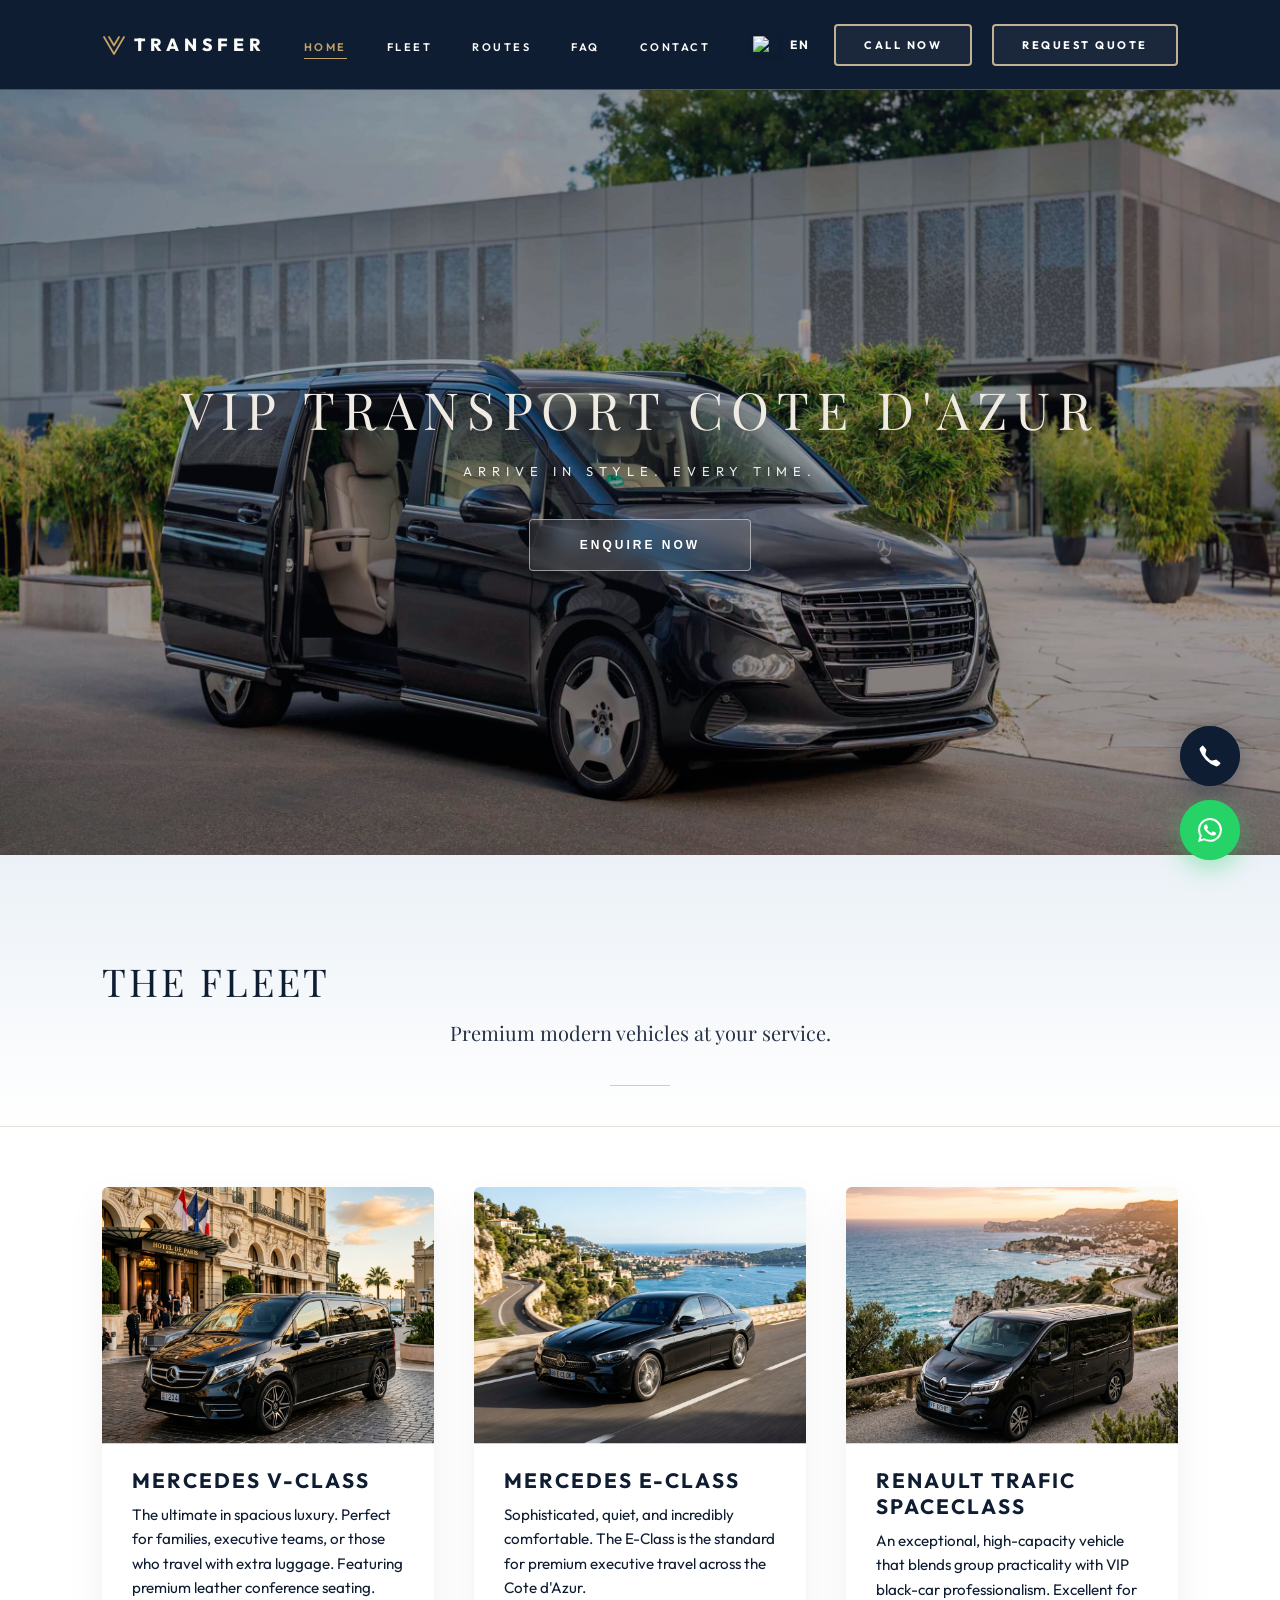
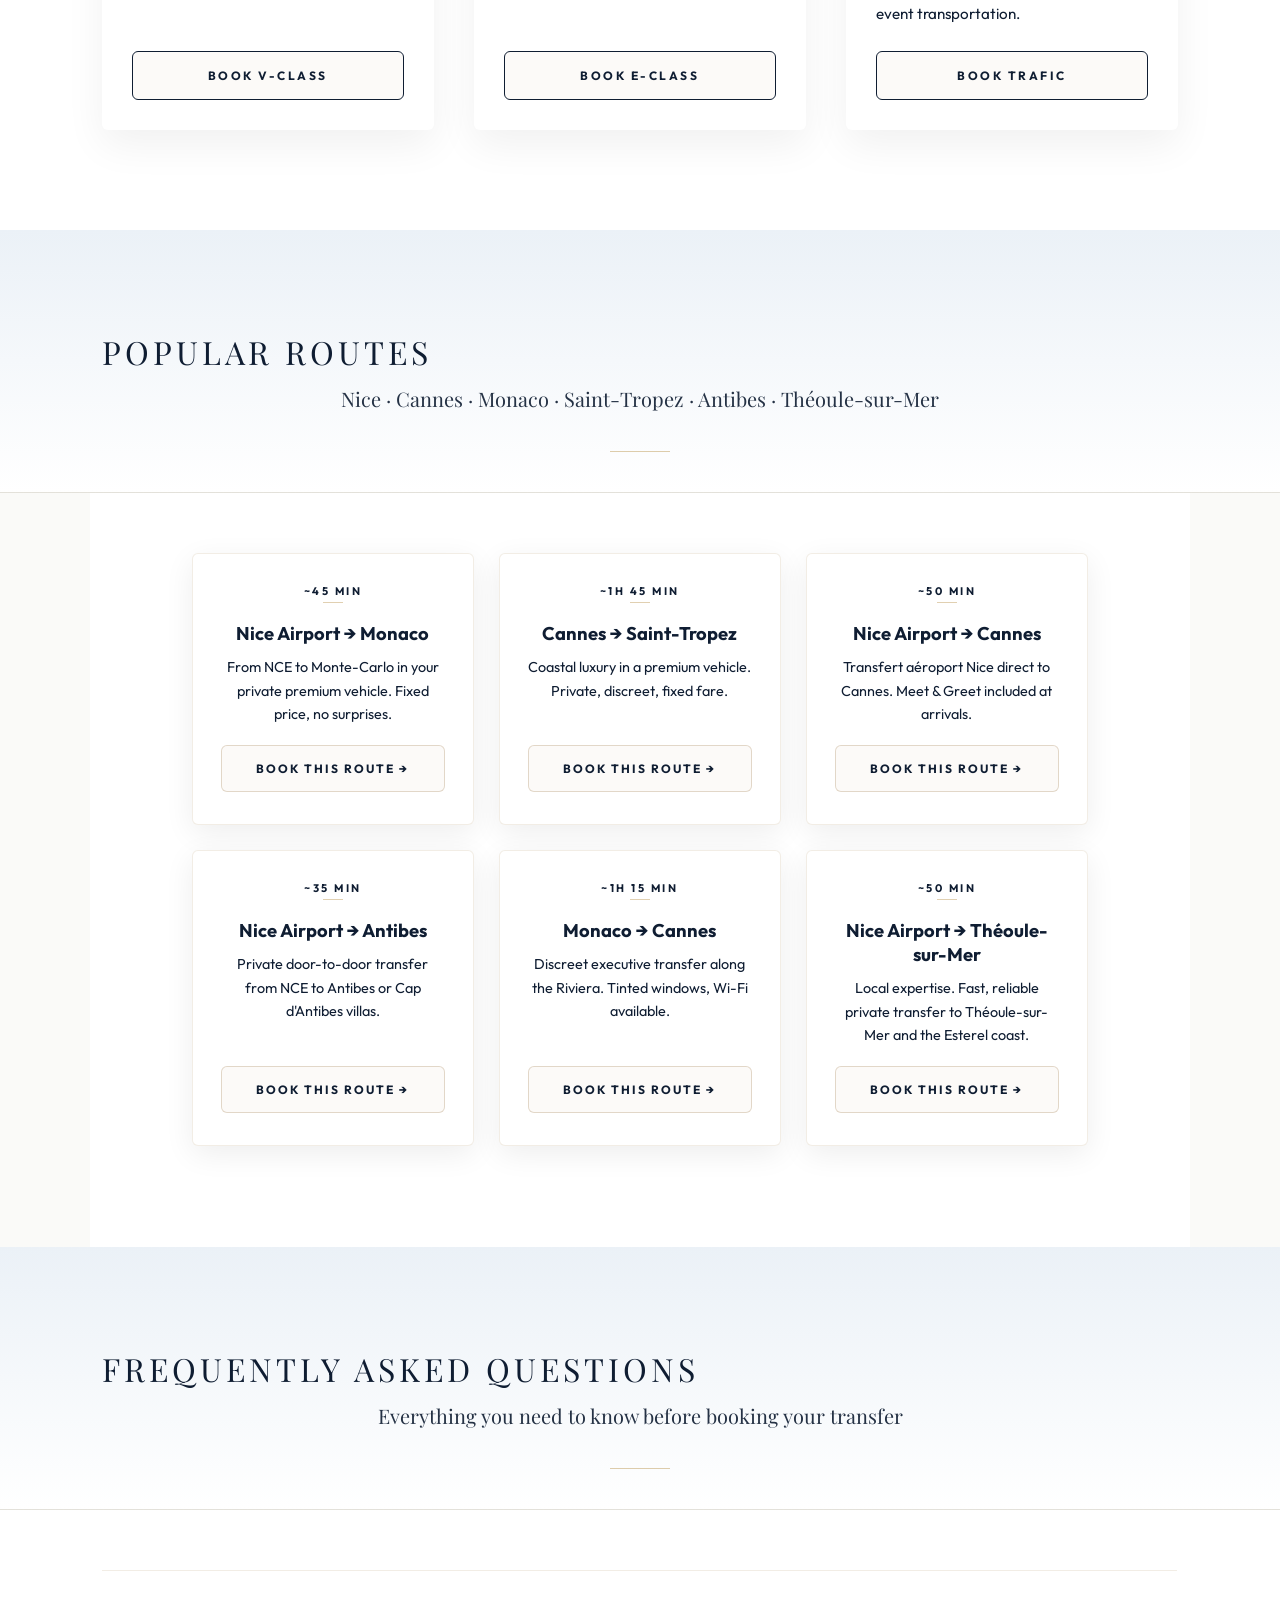
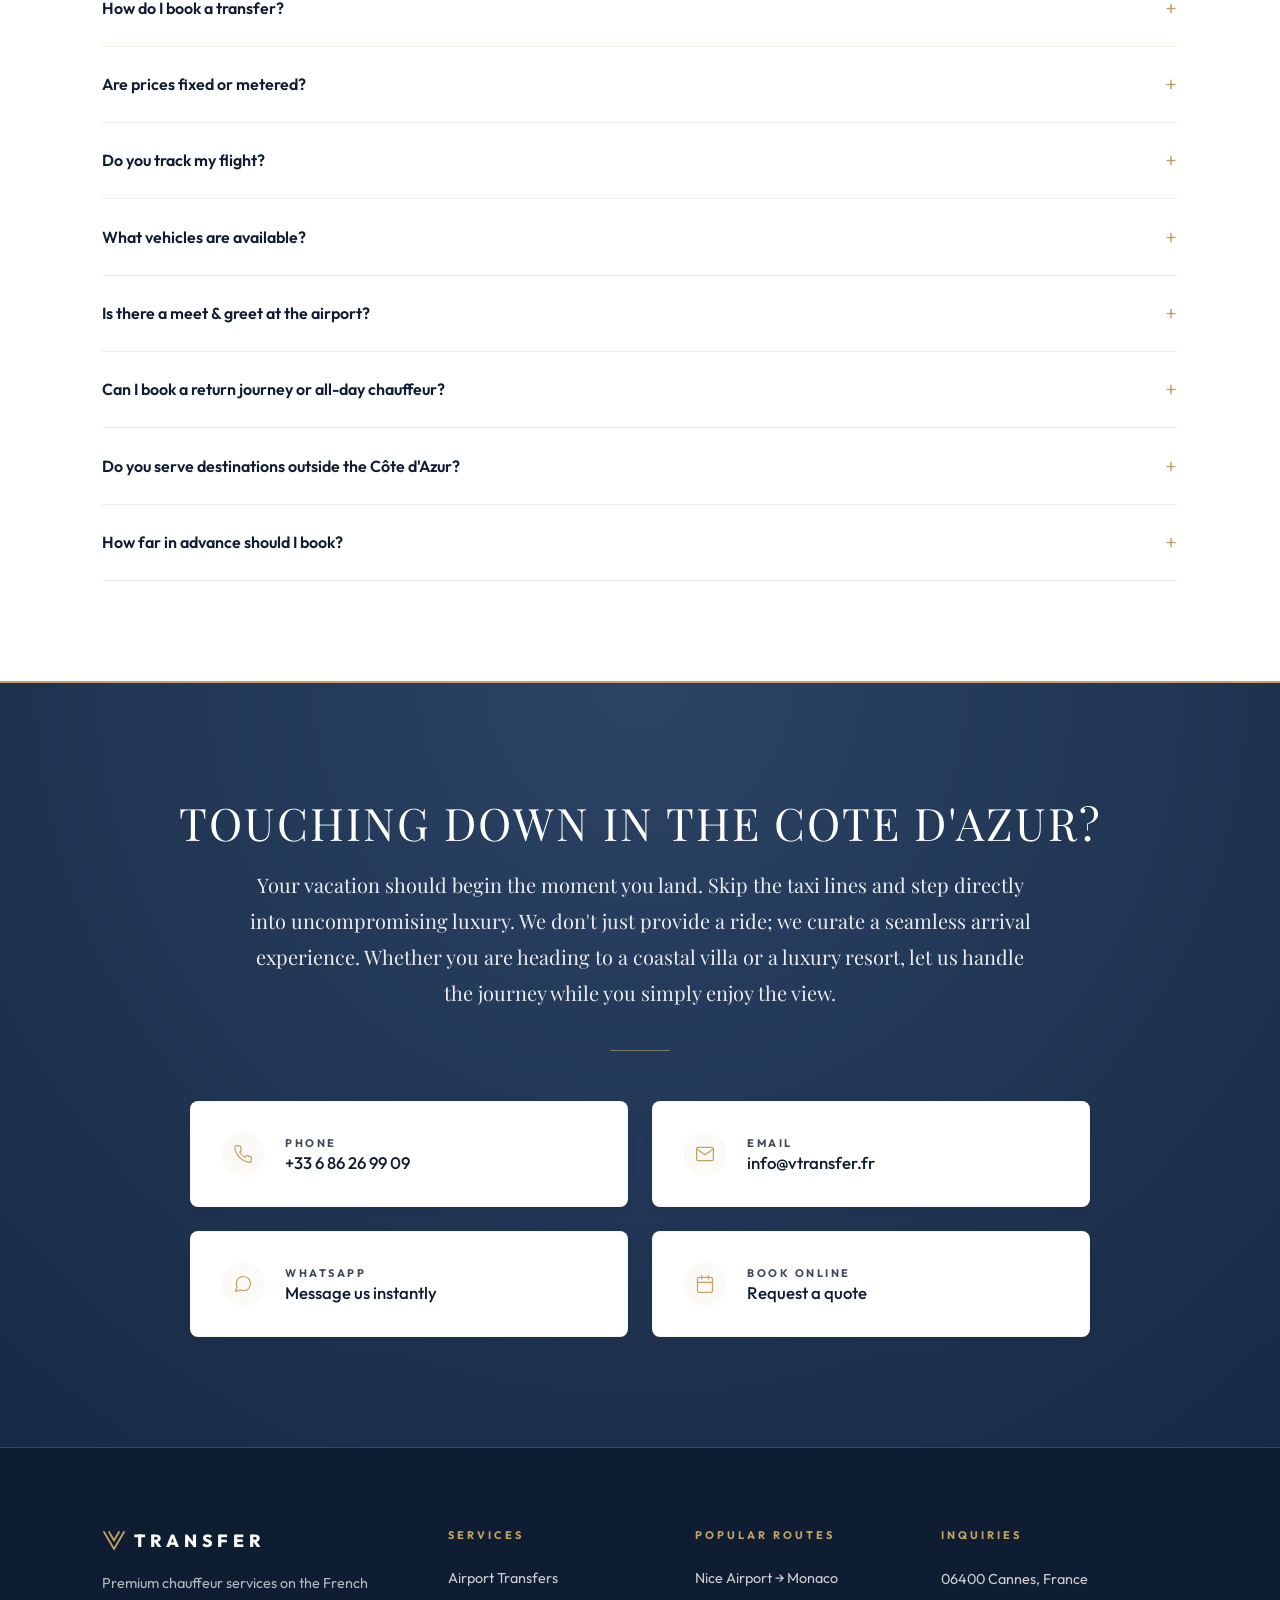
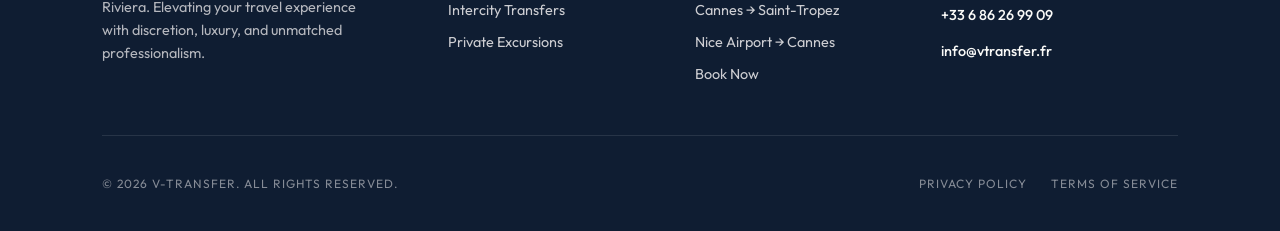
==== index.html @ 1476d82b "new colors" ====
<!DOCTYPE html>
<html lang="en">
<head>
    <meta charset="UTF-8">
    <meta name="viewport" content="width=device-width, initial-scale=1.0">
    <title>V-Transfer | Premium Airport Transfers Nice, Cannes, St Tropez</title>
    <meta name="description" content="Premium private chauffeur service in the Côte d'Azur. Luxury transfers from Nice Airport (NCE) to Cannes, Monaco, and Saint-Tropez. Chauffeur privé French Riviera. Book your professional ride today.">
    <meta name="keywords" content="private chauffeur French Riviera, luxury airport transfer Nice NCE, VIP transfer Cannes, VTC Cote d'Azur, chauffeur privé Monaco, black car service Saint-Tropez, hire driver France, Nice airport taxi alternative, premium minivan transfer, Mercedes V-Class hire, E-Class chauffeur, private driver Eze, Antibes transport, Courchevel winter transfer, voyage d'affaires VTC, transfert aéroport prestige, chauffeur de direction Cap Ferrat, Russian speaking driver Nice, русскоговорящий водитель Ницца, трансфер Ницца Монако Канны, заказать трансфер лазурный берег, VIP такси, Théoule-sur-Mer transfer service">
    <link rel="canonical" href="https://www.vtransfer.fr/">
    <!-- Open Graph -->
    <meta property="og:title" content="V-Transfer | Premium Airport Transfers Nice, Cannes, St Tropez">
    <meta property="og:description" content="Premium private chauffeur service in the Côte d'Azur. Luxury transfers from Nice Airport to Cannes, Monaco, and Saint-Tropez.">
    <meta property="og:url" content="https://www.vtransfer.fr/">
    <meta property="og:type" content="website">
    <meta property="og:locale" content="fr_FR">
    <!-- Structured Data: Local Business -->
    <script type="application/ld+json">
    {
      "@context": "https://schema.org",
      "@type": "TaxiService",
      "name": "V-Transfer – Private Chauffeur & Airport Transfer Côte d'Azur",
      "description": "Premium private chauffeur and airport transfer service on the French Riviera. Luxury VTC transfers from Nice Airport (NCE) to Cannes, Monaco, Saint-Tropez and beyond.",
      "url": "https://www.vtransfer.fr",
      "telephone": "+33686269909",
      "email": "info@vtransfer.fr",
      "address": {
        "@type": "PostalAddress",
        "addressLocality": "Théoule-sur-Mer",
        "addressRegion": "Provence-Alpes-Côte d'Azur",
        "postalCode": "06590",
        "addressCountry": "FR"
      },
      "areaServed": [
        "Nice", "Cannes", "Monaco", "Saint-Tropez", "Antibes", "Théoule-sur-Mer", "Côte d'Azur", "French Riviera"
      ],
      "priceRange": "€€€",
      "sameAs": []
    }
    </script>
    <link href="https://fonts.googleapis.com/css2?family=Playfair+Display:wght@400;600&display=swap" rel="stylesheet">
    <link rel="stylesheet" href="style.css">
</head>
<body>
<div class="scroll-progress-container"><div class="scroll-progress-bar" id="scrollProgress"></div></div>
<header class="mainHeader">
    <a href="#home" class="logo-link">
        <div class="logo">
            <svg class="logo-icon" width="24" height="24" viewBox="0 0 24 24" fill="none" stroke="currentColor" stroke-width="1.8" stroke-linecap="round" stroke-linejoin="round" style="margin-right: 6px;">
                <path d="M2 4 L12 21 L22 4"></path>
                <path d="M7 4 L12 12.5 L17 4"></path>
            </svg>
            TRANSFER
        </div>
    </a>
    <nav class="navBar">
        <ul>
            <li><a href="#home" data-i18n="nav.home">Home</a></li>
            <li><a href="#fleet" data-i18n="nav.fleet">Fleet</a></li>
            <li><a href="#routes" data-i18n="nav.routes">Routes</a></li>
            <li><a href="#faq" data-i18n="nav.faq">FAQ</a></li>
            <li><a href="#contact" data-i18n="nav.contact">Contact</a></li>
        </ul>
    </nav>
    <div class="requestButton">
        <div class="lang-picker">
            <div class="current-lang">
                <img src="https://flagcdn.com/w40/gb.png" class="flag-icon" id="current-flag" alt="Flag">
                <span class="current-lang-text">EN</span>
            </div>
            <div class="lang-dropdown">
                <a href="#" class="lang-option" data-lang="en">
                    <img src="https://flagcdn.com/w40/gb.png" class="flag-icon" alt="English"> English
                </a>
                <a href="#" class="lang-option" data-lang="fr">
                    <img src="https://flagcdn.com/w40/fr.png" class="flag-icon" alt="Français"> Français
                </a>
                <a href="#" class="lang-option" data-lang="ru">
                    <img src="https://flagcdn.com/w40/ru.png" class="flag-icon" alt="Русский"> Русский
                </a>
            </div>
        </div>
        <a href="tel:+33686269909" class="btn-call-nav" aria-label="Call Now">Call Now</a>
        <a href="request.html" class="btn-request"><span data-i18n="nav.request_quote">Request Quote</span></a>
    </div>
    <!-- Hamburger Button -->
    <button class="hamburger" id="hamburger-btn" aria-label="Open menu" aria-expanded="false">
        <span></span>
        <span></span>
        <span></span>
    </button>
</header>
<!-- Mobile Navigation Overlay -->
<div class="mobile-nav-overlay" id="mobile-nav-overlay"></div>
<!-- Mobile Menu Panel -->
<div class="mobile-menu" id="mobile-menu">
    <ul>
        <li><a href="#home" class="mobile-menu-close-on-click" data-i18n="nav.home">Home</a></li>
        <li><a href="#fleet" class="mobile-menu-close-on-click" data-i18n="nav.fleet">Fleet</a></li>
        <li><a href="#routes" class="mobile-menu-close-on-click" data-i18n="nav.routes">Routes</a></li>
        <li><a href="#faq" class="mobile-menu-close-on-click" data-i18n="nav.faq">FAQ</a></li>
        <li><a href="#contact" class="mobile-menu-close-on-click" data-i18n="nav.contact">Contact</a></li>
    </ul>
    <div class="mobile-menu-footer">
        <a href="tel:+33686269909" class="btn-call-nav mobile-menu-close-on-click" style="width:100%; justify-content:center; padding:14px;">Call Now</a>
        <a href="request.html" class="btn-request mobile-menu-close-on-click"><span data-i18n="nav.request_quote">Request Quote</span></a>
        <div class="mobile-lang-switcher">
            <a href="#" class="mobile-lang-btn" data-lang="en">
                <img src="https://flagcdn.com/w40/gb.png" alt="EN"> EN
            </a>
            <a href="#" class="mobile-lang-btn" data-lang="fr">
                <img src="https://flagcdn.com/w40/fr.png" alt="FR"> FR
            </a>
            <a href="#" class="mobile-lang-btn" data-lang="ru">
                <img src="https://flagcdn.com/w40/ru.png" alt="RU"> RU
            </a>
        </div>
    </div>
</div>
<!-- ===== HERO ===== -->
<section id="home" class="heroSection reveal">
    <div class="heroContent">
        <h1 data-i18n="index.hero_title">VIP Transport Cote D'Azur</h1>
        <p data-i18n="index.hero_subtitle">Arrive in Style. Every Time.</p>
        <a href="request.html"><button class="cta-button" data-i18n="index.enquire_now">Enquire Now</button></a>
    </div>
</section>
<!-- ===== FLEET ===== -->
<section id="fleet" class="fleet-section">
    <div class="section-header reveal">
        <h2 data-i18n="index.fleet_title">THE FLEET</h2>
        <p class="section-intro" data-i18n="index.why_subtitle2">Premium modern vehicles at your service.</p>
    </div>
    <div class="fleet-grid stagger-parent">
        <!-- V-Class -->
        <div class="fleet-card reveal">
            <img src="images/fleet_v_class.png" alt="Mercedes V-Class VIP Van" class="fleet-image">
            <div class="fleet-card-content">
                <h3>Mercedes V-Class</h3>
                <p data-i18n="index.fleet_v_class_desc">The ultimate in spacious luxury. Perfect for families, executive teams, or those who travel with extra luggage. Featuring premium leather conference seating.</p>
                <a href="request.html?car=Mercedes+V-Class" class="banner-btn" data-i18n="index.book_v_class">Book V-Class</a>
            </div>
        </div>
        <!-- E-Class -->
        <div class="fleet-card reveal">
            <img src="images/fleet_e_class.png" alt="Mercedes E-Class Sedan" class="fleet-image">
            <div class="fleet-card-content">
                <h3>Mercedes E-Class</h3>
                <p data-i18n="index.fleet_e_class_desc">Sophisticated, quiet, and incredibly comfortable. The E-Class is the standard for premium executive travel across the Cote d'Azur.</p>
                <a href="request.html?car=Mercedes+E-Class" class="banner-btn" data-i18n="index.book_e_class">Book E-Class</a>
            </div>
        </div>
        <!-- Renault Traffic -->
        <div class="fleet-card reveal">
            <img src="images/fleet_renault.png" alt="Renault Trafic Passenger Van" class="fleet-image">
            <div class="fleet-card-content">
                <h3>Renault Trafic SpaceClass</h3>
                <p data-i18n="index.fleet_renault_desc">An exceptional, high-capacity vehicle that blends group practicality with VIP black-car professionalism. Excellent for event transportation.</p>
                <a href="request.html?car=Renault+Trafic+SpaceClass" class="banner-btn" data-i18n="index.book_trafic">Book Trafic</a>
            </div>
        </div>
    </div>
</section>
<!-- ===== POPULAR ROUTES ===== -->
<section id="routes" class="popular-routes-section">
    <div class="section-header reveal">
        <h2 class="routes-title" data-i18n="routes.title">Popular Routes</h2>
        <p class="routes-subtitle" data-i18n="routes.subtitle">Nice · Cannes · Monaco · Saint-Tropez · Antibes · Théoule-sur-Mer</p>
    </div>
    <div class="routes-grid routes-grid-extended stagger-parent">
        <a href="request.html?pickup=Nice+Airport+%28NCE%29&dropoff=Monaco" class="route-card reveal">
            <div class="route-card-inner">
                <span class="route-label">~45 MIN</span>
                <h3 data-i18n="routes.route1_title">Nice Airport → Monaco</h3>
                <p data-i18n="routes.route1_desc">From NCE to Monte-Carlo in your private premium vehicle. Fixed price, no surprises.</p>
                <span class="route-link" data-i18n="routes.book_route">Book This Route →</span>
            </div>
        </a>
        <a href="request.html?pickup=Cannes&dropoff=Saint-Tropez" class="route-card reveal">
            <div class="route-card-inner">
                <span class="route-label">~1H 45 MIN</span>
                <h3 data-i18n="routes.route2_title">Cannes → Saint-Tropez</h3>
                <p data-i18n="routes.route2_desc">Coastal luxury in a premium vehicle. Private, discreet, fixed fare.</p>
                <span class="route-link" data-i18n="routes.book_route">Book This Route →</span>
            </div>
        </a>
        <a href="request.html?pickup=Nice+Airport+%28NCE%29&dropoff=Cannes" class="route-card reveal">
            <div class="route-card-inner">
                <span class="route-label">~50 MIN</span>
                <h3 data-i18n="routes.route3_title">Nice Airport → Cannes</h3>
                <p data-i18n="routes.route3_desc">Transfert aéroport Nice direct to Cannes. Meet &amp; Greet included at arrivals.</p>
                <span class="route-link" data-i18n="routes.book_route">Book This Route →</span>
            </div>
        </a>
        <a href="request.html?pickup=Nice+Airport+%28NCE%29&dropoff=Antibes" class="route-card reveal">
            <div class="route-card-inner">
                <span class="route-label">~35 MIN</span>
                <h3 data-i18n="routes.route4_title">Nice Airport → Antibes</h3>
                <p data-i18n="routes.route4_desc">Private door-to-door transfer from NCE to Antibes or Cap d'Antibes villas.</p>
                <span class="route-link" data-i18n="routes.book_route">Book This Route →</span>
            </div>
        </a>
        <a href="request.html?pickup=Monaco&dropoff=Cannes" class="route-card reveal">
            <div class="route-card-inner">
                <span class="route-label">~1H 15 MIN</span>
                <h3 data-i18n="routes.route5_title">Monaco → Cannes</h3>
                <p data-i18n="routes.route5_desc">Discreet executive transfer along the Riviera. Tinted windows, Wi-Fi available.</p>
                <span class="route-link" data-i18n="routes.book_route">Book This Route →</span>
            </div>
        </a>
        <a href="request.html?pickup=Nice+Airport+%28NCE%29&dropoff=Th%C3%A9oule-sur-Mer" class="route-card reveal">
            <div class="route-card-inner">
                <span class="route-label">~50 MIN</span>
                <h3 data-i18n="routes.route6_title">Nice Airport → Théoule-sur-Mer</h3>
                <p data-i18n="routes.route6_desc">Local expertise. Fast, reliable private transfer to Théoule-sur-Mer and the Esterel coast.</p>
                <span class="route-link" data-i18n="routes.book_route">Book This Route →</span>
            </div>
        </a>
    </div>
</section>
<!-- ===== FAQ SECTION ===== -->
<section id="faq" class="faq-section">
    <div class="section-header reveal">
        <h2 class="faq-title" data-i18n="faq.title">Frequently Asked Questions</h2>
        <p class="faq-subtitle" data-i18n="faq.subtitle">Everything you need to know before booking your transfer</p>
    </div>
    <div class="faq-list stagger-parent">
        <div class="faq-item reveal">
            <button class="faq-question" aria-expanded="false">
                <span data-i18n="faq.q1">How do I book a transfer?</span>
                <span class="faq-icon">+</span>
            </button>
            <div class="faq-answer">
                <p data-i18n="faq.a1">Simply click Request Quote or click on any route card on this page. Fill out your pickup location, destination, date, and preferred vehicle — we'll confirm your booking and send a fixed-price quote directly to your email within the hour.</p>
            </div>
        </div>
        <div class="faq-item reveal">
            <button class="faq-question" aria-expanded="false">
                <span data-i18n="faq.q2">Are prices fixed or metered?</span>
                <span class="faq-icon">+</span>
            </button>
            <div class="faq-answer">
                <p data-i18n="faq.a2">All V-Transfer prices are fixed and agreed before departure. There are no meters, no surge pricing, and no hidden fees. The price you see in your quote is exactly what you pay.</p>
            </div>
        </div>
        <div class="faq-item reveal">
            <button class="faq-question" aria-expanded="false">
                <span data-i18n="faq.q3">Do you track my flight?</span>
                <span class="faq-icon">+</span>
            </button>
            <div class="faq-answer">
                <p data-i18n="faq.a3">Yes. For all airport pickups, your chauffeur monitors your flight in real-time. If your flight is delayed, your driver adjusts automatically — you will never be left waiting, and you will never be charged extra for flight delays.</p>
            </div>
        </div>
        <div class="faq-item reveal">
            <button class="faq-question" aria-expanded="false">
                <span data-i18n="faq.q4">What vehicles are available?</span>
                <span class="faq-icon">+</span>
            </button>
            <div class="faq-answer">
                <p data-i18n="faq.a4">Our fleet includes premium modern vehicles including the E-Class (ideal for 1–3 passengers), the V-Class (up to 7 passengers, perfect for families or executive groups), and the Renault Trafic (large groups and events). All vehicles are immaculate, late-model, and fully air-conditioned.</p>
            </div>
        </div>
        <div class="faq-item reveal">
            <button class="faq-question" aria-expanded="false">
                <span data-i18n="faq.q5">Is there a meet &amp; greet at the airport?</span>
                <span class="faq-icon">+</span>
            </button>
            <div class="faq-answer">
                <p data-i18n="faq.a5">Absolutely. Your driver will be waiting in the arrivals hall with a personalised name board. They will assist with your luggage and escort you directly to the vehicle — no searching, no stress.</p>
            </div>
        </div>
        <div class="faq-item reveal">
            <button class="faq-question" aria-expanded="false">
                <span data-i18n="faq.q6">Can I book a return journey or all-day chauffeur?</span>
                <span class="faq-icon">+</span>
            </button>
            <div class="faq-answer">
                <p data-i18n="faq.a6">Yes. We offer one-way transfers, return journeys, and full-day private chauffeur hire. Use the quote form to describe your needs and we will tailor an itinerary around you.</p>
            </div>
        </div>
        <div class="faq-item reveal">
            <button class="faq-question" aria-expanded="false">
                <span data-i18n="faq.q7">Do you serve destinations outside the Côte d'Azur?</span>
                <span class="faq-icon">+</span>
            </button>
            <div class="faq-answer">
                <p data-i18n="faq.a7">Yes. We cover long-distance routes including Marseille, Sanremo (Italy), and Paris upon request. Contact us directly for custom quotes on routes beyond the French Riviera.</p>
            </div>
        </div>
        <div class="faq-item reveal">
            <button class="faq-question" aria-expanded="false">
                <span data-i18n="faq.q8">How far in advance should I book?</span>
                <span class="faq-icon">+</span>
            </button>
            <div class="faq-answer">
                <p data-i18n="faq.a8">We recommend booking at least 24 hours in advance, though last-minute bookings can often be accommodated. During peak summer season (July–August), booking 48–72 hours ahead is strongly advised.</p>
            </div>
        </div>
    </div>
</section>

<!-- ===== COMBINED CTA & CONTACT ===== -->
<section id="contact" class="cta-banner">
    <div class="cta-content contact-inline-inner reveal">
        <h2 data-i18n="index.cta_banner_title" class="contact-inline-title" style="color: #fff; margin-bottom:15px; border:none;">Touching down in the Cote d'Azur?</h2>
        <p class="section-intro" style="color: #FFFFFF; max-width: 800px; margin: 0 auto 50px; font-style:normal; font-family: 'Playfair Display', serif; font-size:1.25rem; opacity:0.9;" data-i18n="index.cta_banner_desc">Your vacation should begin the moment you land. Skip the taxi lines and step directly into uncompromising luxury. We don't just provide a ride; we curate a seamless arrival experience. Let us handle the journey while you simply enjoy the view.</p>
        
        <div class="contact-inline-grid stagger-parent" style="margin-top:20px;">
            
            <a href="tel:+33686269909" class="contact-inline-card reveal">
                <div class="contact-icon-wrapper">
                    <svg xmlns="http://www.w3.org/2000/svg" viewBox="0 0 24 24" fill="none" stroke="currentColor" stroke-width="1.5" stroke-linecap="round" stroke-linejoin="round"><path d="M22 16.92v3a2 2 0 0 1-2.18 2 19.79 19.79 0 0 1-8.63-3.07 19.5 19.5 0 0 1-6-6 19.79 19.79 0 0 1-3.07-8.67A2 2 0 0 1 4.11 2h3a2 2 0 0 1 2 1.72 12.84 12.84 0 0 0 .7 2.81 2 2 0 0 1-.45 2.11L8.09 9.91a16 16 0 0 0 6 6l1.27-1.27a2 2 0 0 1 2.11-.45 12.84 12.84 0 0 0 2.81.7A2 2 0 0 1 22 16.92z"></path></svg>
                </div>
                <div class="contact-card-info">
                    <span class="contact-inline-label">Phone</span>
                    <span class="contact-inline-value">+33 6 86 26 99 09</span>
                </div>
            </a>
            <a href="mailto:info@vtransfer.fr" class="contact-inline-card reveal">
                <div class="contact-icon-wrapper">
                    <svg xmlns="http://www.w3.org/2000/svg" viewBox="0 0 24 24" fill="none" stroke="currentColor" stroke-width="1.5" stroke-linecap="round" stroke-linejoin="round"><path d="M4 4h16c1.1 0 2 .9 2 2v12c0 1.1-.9 2-2 2H4c-1.1 0-2-.9-2-2V6c0-1.1.9-2 2-2z"></path><polyline points="22,6 12,13 2,6"></polyline></svg>
                </div>
                <div class="contact-card-info">
                    <span class="contact-inline-label">Email</span>
                    <span class="contact-inline-value">info@vtransfer.fr</span>
                </div>
            </a>
            <a href="https://wa.me/33686269909" target="_blank" rel="noopener noreferrer" class="contact-inline-card reveal">
                <div class="contact-icon-wrapper">
                    <svg xmlns="http://www.w3.org/2000/svg" viewBox="0 0 24 24" fill="none" stroke="currentColor" stroke-width="1.5" stroke-linecap="round" stroke-linejoin="round"><path d="M21 11.5a8.38 8.38 0 0 1-.9 3.8 8.5 8.5 0 0 1-7.6 4.7 8.38 8.38 0 0 1-3.8-.9L3 21l1.9-5.7a8.38 8.38 0 0 1-.9-3.8 8.5 8.5 0 0 1 4.7-7.6 8.38 8.38 0 0 1 3.8-.9h.5a8.48 8.48 0 0 1 8 8v.5z"></path></svg>
                </div>
                <div class="contact-card-info">
                    <span class="contact-inline-label">WhatsApp</span>
                    <span class="contact-inline-value">Message us instantly</span>
                </div>
            </a>
            <a href="request.html" class="contact-inline-card reveal">
                <div class="contact-icon-wrapper">
                    <svg xmlns="http://www.w3.org/2000/svg" viewBox="0 0 24 24" fill="none" stroke="currentColor" stroke-width="1.5" stroke-linecap="round" stroke-linejoin="round"><rect x="3" y="4" width="18" height="18" rx="2" ry="2"></rect><line x1="16" y1="2" x2="16" y2="6"></line><line x1="8" y1="2" x2="8" y2="6"></line><line x1="3" y1="10" x2="21" y2="10"></line></svg>
                </div>
                <div class="contact-card-info">
                    <span class="contact-inline-label">Book Online</span>
                    <span class="contact-inline-value">Request a quote</span>
                </div>
            </a>
        
    </div>
</section>
<!-- Floating buttons group -->
<div class="float-btn-group">
    <a href="tel:+33686269909" class="call-float float-btn" aria-label="Call Now">
        <span class="float-btn-icon">
            <svg xmlns="http://www.w3.org/2000/svg" viewBox="0 0 16 16" width="26" height="26" fill="white"><path d="M3.654 1.328a.678.678 0 0 0-1.015-.063L1.605 2.3c-.483.484-.661 1.169-.45 1.77a17.6 17.6 0 0 0 4.168 6.608 17.6 17.6 0 0 0 6.608 4.168c.601.211 1.286.033 1.77-.45l1.034-1.034a.678.678 0 0 0-.063-1.015l-2.307-1.794a.68.68 0 0 0-.58-.122l-2.19.547a1.75 1.75 0 0 1-1.657-.459L5.482 8.062a1.75 1.75 0 0 1-.46-1.657l.548-2.19a.68.68 0 0 0-.122-.58z"/></svg>
        </span>
        <span class="float-btn-label">Call Now</span>
    </a>
    <a href="https://wa.me/33686269909?text=Hello,%20I'm%20interested%20in%20a%20transfer." class="whatsapp-float float-btn" target="_blank" rel="noopener noreferrer">
        <span class="float-btn-icon">
            <svg xmlns="http://www.w3.org/2000/svg" viewBox="0 0 16 16" class="whatsapp-icon" style="fill: #ffffff; stroke: none !important; border: none !important;">
                <path d="M13.601 2.326A7.85 7.85 0 0 0 7.994 0C3.627 0 .068 3.558.064 7.926c0 1.399.366 2.76 1.057 3.965L0 16l4.204-1.102a7.9 7.9 0 0 0 3.79.965h.004c4.368 0 7.926-3.558 7.93-7.93A7.9 7.9 0 0 0 13.6 2.326zM7.994 14.521a6.6 6.6 0 0 1-3.356-.92l-.24-.144-2.494.654.666-2.433-.156-.251a6.56 6.56 0 0 1-1.007-3.505c0-3.626 2.957-6.584 6.591-6.584a6.56 6.56 0 0 1 4.66 1.931 6.56 6.56 0 0 1 1.928 4.66c-.004 3.639-2.961 6.592-6.592 6.592m3.615-4.934c-.197-.099-1.17-.578-1.353-.646-.182-.065-.315-.099-.445.099-.133.197-.513.646-.627.775-.114.133-.232.148-.43.05-.197-.1-.836-.308-1.592-.985-.59-.525-.985-1.175-1.103-1.372-.114-.198-.011-.304.088-.403.087-.088.197-.232.296-.346.1-.114.133-.198.198-.33.065-.134.034-.248-.015-.347-.05-.099-.445-1.076-.612-1.47-.16-.389-.323-.335-.445-.34-.114-.007-.247-.007-.38-.007a.73.73 0 0 0-.529.247c-.182.198-.691.677-.691 1.654s.71 1.916.81 2.049c.098.133 1.394 2.132 3.383 2.992.47.205.84.326 1.129.418.475.152.904.129 1.246.08.38-.058 1.171-.48 1.338-.943.164-.464.164-.86.114-.943-.049-.084-.182-.133-.38-.232"/>
            </svg>
        </span>
        <span class="float-btn-label">WhatsApp</span>
    </a>
</div>

<aside style="position:absolute; width:1px; height:1px; overflow:hidden; clip:rect(0,0,0,0); white-space:nowrap;">
    Transfert aéroport Nice (NCE) · Chauffeur privé Cannes · Luxury VTC French Riviera · Théoule-sur-Mer transfer service
</aside>
<footer class="global-footer">
    <div class="footer-container">
        <div class="footer-brand">
            <div class="logo">
            <svg class="logo-icon" width="24" height="24" viewBox="0 0 24 24" fill="none" stroke="currentColor" stroke-width="1.8" stroke-linecap="round" stroke-linejoin="round" style="margin-right: 6px;">
                <path d="M2 4 L12 21 L22 4"></path>
                <path d="M7 4 L12 12.5 L17 4"></path>
            </svg>
            TRANSFER
        </div>
            <p data-i18n="footer.brand_desc">Premium chauffeur services on the French Riviera. Elevating your travel experience with discretion, luxury, and unmatched professionalism.</p>
        </div>
        <div class="footer-links">
            <h4 class="footer-heading" data-i18n="footer.services">Services</h4>
            <ul>
                <li><a href="airport-transfers.html" data-i18n="footer.airport_transfers">Airport Transfers</a></li>
                <li><a href="intercity-transfers.html" data-i18n="footer.intercity_transfers">Intercity Transfers</a></li>
                <li><a href="private-excursions.html" data-i18n="footer.private_excursions">Private Excursions</a></li>
            </ul>
        </div>
        <div class="footer-links">
            <h4 class="footer-heading" data-i18n="routes.title">Popular Routes</h4>
            <ul>
                <li><a href="nice-to-monaco.html" data-i18n="routes.route1_title">Nice Airport → Monaco</a></li>
                <li><a href="cannes-to-st-tropez.html" data-i18n="routes.route2_title">Cannes → Saint-Tropez</a></li>
                <li><a href="request.html?pickup=Nice+Airport+%28NCE%29&dropoff=Cannes" data-i18n="routes.route3_title">Nice Airport → Cannes</a></li>
                <li><a href="request.html" data-i18n="footer.book_now">Book Now</a></li>
            </ul>
        </div>
        <div class="footer-contact-info">
            <h4 class="footer-heading" data-i18n="footer.inquiries">Inquiries</h4>
            <p>06400 Cannes, France</p>
            <p><a href="tel:+33686269909">+33 6 86 26 99 09</a></p>
            <p><a href="mailto:info@vtransfer.fr">info@vtransfer.fr</a></p>
        </div>
    </div>
    <div class="footer-bottom">
        <div class="copyright">
            &copy; 2026 V-TRANSFER. <span data-i18n="footer.rights">All rights reserved.</span>
        </div>
        <div class="legal-links">
            <a href="privacy.html" data-i18n="footer.privacy">Privacy Policy</a>
            <a href="terms.html" data-i18n="footer.terms">Terms of Service</a>
        </div>
    </div>
</footer>
<script src="translations.js"></script>
<script src="i18n.js"></script>
<script src="burger.js"></script>
<script>
// FAQ accordion
document.querySelectorAll('.faq-question').forEach(btn => {
    btn.addEventListener('click', () => {
        const item = btn.closest('.faq-item');
        const isOpen = item.classList.contains('open');
        document.querySelectorAll('.faq-item.open').forEach(el => {
            el.classList.remove('open');
            el.querySelector('.faq-question').setAttribute('aria-expanded', 'false');
        });
        if (!isOpen) {
            item.classList.add('open');
            btn.setAttribute('aria-expanded', 'true');
        }
    });
});
// Smooth scroll for anchor nav
document.querySelectorAll('a[href^="#"]').forEach(a => {
    a.addEventListener('click', e => {
        const target = document.querySelector(a.getAttribute('href'));
        if (target) {
            e.preventDefault();
            target.scrollIntoView({ behavior: 'smooth', block: 'start' });
        }
    });
});
// Scroll spy — highlight active nav link
(function() {
    const sections = document.querySelectorAll('section[id], #home, #fleet, #routes, #faq, #contact');
    const navLinks = document.querySelectorAll('.navBar a[href^="#"]');
    const mobileLinks = document.querySelectorAll('.mobile-menu a[href^="#"]');
    function setActive(id) {
        navLinks.forEach(link => {
            link.classList.toggle('active', link.getAttribute('href') === '#' + id);
        });
        mobileLinks.forEach(link => {
            link.classList.toggle('active', link.getAttribute('href') === '#' + id);
        });
    }
    const observer = new IntersectionObserver(entries => {
        entries.forEach(entry => {
            if (entry.isIntersecting) {
                setActive(entry.target.id);
            }
        });
    }, {
        rootMargin: '-30% 0px -60% 0px',
        threshold: 0
    });
    sections.forEach(section => {
        if (section.id) observer.observe(section);
    });
})();
    // Scroll Progress Bar
    window.addEventListener('scroll', () => {
        const winScroll = document.body.scrollTop || document.documentElement.scrollTop;
        const height = document.documentElement.scrollHeight - document.documentElement.clientHeight;
        const scrolled = (winScroll / height) * 100;
        const pb = document.getElementById('scrollProgress');
        if (pb) pb.style.width = scrolled + '%';
    });
    // Scroll Reveal Logic
document.addEventListener('DOMContentLoaded', () => {
    const reveals = document.querySelectorAll('.reveal, .reveal-left, .reveal-right');
    const revealObserver = new IntersectionObserver((entries) => {
        entries.forEach(entry => {
            if (entry.isIntersecting) {
                entry.target.classList.add('visible');
            }
        });
    }, {
        threshold: 0.1,
        rootMargin: '0px 0px -50px 0px'
    });
    reveals.forEach(el => revealObserver.observe(el));
});
</script>
</body>
</html>
---- style.css ----
@import url('https://fonts.googleapis.com/css2?family=Outfit:wght@300;400;500;600;700&display=swap');

:root {
    --riviera-white: #FAFAF8;
    --sea-navy: #0F1D32;
    --champagne-bronze: #C4A265; /* Sophisticated, muted premium bronze */
    --bronze-gradient: linear-gradient(135deg, #C4A265 0%, #8E6D3B 100%);
    --yacht-cream: #F0EBE3;
    --soft-gray: #6B7280;
    --transition-premium: 0.8s cubic-bezier(0.165, 0.84, 0.44, 1);
    --transition-fast: 0.3s ease;
}

* {
    box-sizing: border-box;
    margin: 0;
    padding: 0;
}

body {
    font-family: 'Outfit', -apple-system, BlinkMacSystemFont, 'Segoe UI', sans-serif;
    background-color: var(--riviera-white);
    color: var(--sea-navy);
    -webkit-font-smoothing: antialiased;
    -moz-osx-font-smoothing: grayscale;
}

/* --- HEADER & NAVBAR --- */
.mainHeader {
    display: flex;
    justify-content: space-between;
    align-items: center;
    padding: 0 8%;
    height: 90px;
    background-color: var(--sea-navy);
    backdrop-filter: blur(12px);
    -webkit-backdrop-filter: blur(12px);

    position: sticky;
    top: 0;
    z-index: 1001;
    box-shadow: 0 10px 30px rgba(0, 0, 0, 0.05);
    border-bottom: 1px solid rgba(188, 163, 127, 0.4);
    transition: box-shadow 0.3s ease;
}

.logo-link {
    text-decoration: none;
    transition: var(--transition-premium);
}

.logo {
    display: flex;
    align-items: center;
    gap: 2px;
    font-size: 1.1rem;
    font-weight: 800;
    color: var(--riviera-white);
    letter-spacing: 5px;
    text-transform: uppercase;
    transition: all 0.3s ease;
}

.logo-icon {
    color: var(--champagne-bronze);
    transition: transform 0.4s cubic-bezier(0.165, 0.84, 0.44, 1);
}

.logo-link:hover .logo {
    color: var(--champagne-bronze);
    cursor: pointer;
}

.logo-link:hover .logo-icon {
    transform: scale(1.1) rotate(5deg);
}

.logo-link:active .logo {
    transform: scale(0.98);
}

.navBar ul {
    display: flex;
    list-style: none;
    gap: 40px;
}

.navBar a {
    text-decoration: none;
    color: var(--riviera-white);
    font-size: 11px;
    font-weight: 600;
    text-transform: uppercase;
    letter-spacing: 2.5px;
    position: relative;
    padding-bottom: 5px;
    transition: color 0.3s ease;
}

.navBar a::after {
    content: '';
    position: absolute;
    width: 0;
    height: 1px;
    bottom: 0;
    left: 0;
    background-color: var(--champagne-bronze);
    transition: width 0.4s cubic-bezier(0.165, 0.84, 0.44, 1);
}

.navBar a:hover::after,
.navBar a.active::after {
    width: 100%;
}

.navBar a:hover,
.navBar a.active {
    color: var(--champagne-bronze);
}

.requestButton {
    display: flex;
    align-items: center;
    gap: 20px;
}

/* --- LANGUAGE PICKER --- */
.lang-picker {
    position: relative;
    cursor: pointer;
    display: flex;
    align-items: center;
    padding: 0 5px;
    height: 100%;
}

.current-lang {
    display: flex;
    align-items: center;
    gap: 10px;
    font-size: 12px;
    font-weight: 700;
    letter-spacing: 1.5px;
    color: var(--riviera-white);
    text-transform: uppercase;
}

.flag-icon {
    width: 28px;
    height: 20px;
    border-radius: 2px;
    object-fit: cover;
    box-shadow: 0 2px 5px rgba(0,0,0,0.1);
    border: 1px solid rgba(0,0,0,0.05);
}

.lang-dropdown {
    position: absolute;
    top: 100%;
    left: 50%;
    transform: translateX(-50%) translateY(10px);
    background-color: var(--riviera-white);
    border: 1px solid rgba(188, 163, 127, 0.2);
    box-shadow: 0 15px 35px rgba(0,0,0,0.1);
    border-radius: 4px;
    padding: 8px 0;
    opacity: 0;
    visibility: hidden;
    transition: all 0.4s cubic-bezier(0.165, 0.84, 0.44, 1);
    min-width: 120px;
    z-index: 1000;
}

.lang-picker:hover .lang-dropdown {
    opacity: 1;
    visibility: visible;
    transform: translateX(-50%) translateY(0);
}

.lang-option {
    display: flex !important;
    align-items: center !important;
    gap: 10px !important;
    padding: 10px 20px !important;
    color: var(--sea-navy) !important;
    font-size: 11px !important;
    font-weight: 600 !important;
    text-decoration: none;
    letter-spacing: 1px;
    transition: all 0.3s ease;
    text-align: left !important;
}

.lang-option::after {
    display: none !important;
}

.lang-option:hover {
    background-color: rgba(188, 163, 127, 0.1);
    color: var(--champagne-bronze) !important;
}

.lang-option.active {
    color: var(--champagne-bronze) !important;
    background-color: rgba(188, 163, 127, 0.05);
}

/* --- BUTTONS --- */
.btn-request {
    display: inline-flex;
    align-items: center;
    gap: 8px;
    background: rgba(255, 255, 255, 0.05);
    backdrop-filter: blur(10px);
    -webkit-backdrop-filter: blur(10px);
    color: #FFFFFF; /* Pure white for visibility */
    padding: 12px 28px;
    text-decoration: none;
    font-size: 11px;
    letter-spacing: 2.5px;
    text-transform: uppercase;
    font-weight: 700;
    border: 2px solid rgba(235, 211, 168, 0.8); /* Lighter, thicker champagne border */
    border-radius: 4px;
    position: relative;
    overflow: hidden;
    z-index: 10;
    transition: all 0.5s cubic-bezier(0.165, 0.84, 0.44, 1);
    cursor: pointer;
    pointer-events: auto;
}

.btn-request:hover {
    background: var(--bronze-gradient);
    border-color: transparent;
    color: #FFFFFF; /* Matches the Enquire Now button's premium feel */
    transform: translateY(-3px) scale(1.05);
    box-shadow: 0 15px 35px rgba(142, 109, 59, 0.4);
}

/* --- HERO SECTION --- */
.heroSection {
    position: relative;
    height: 85vh;
    display: flex;
    justify-content: center;
    align-items: center;
    overflow: hidden;
    background-color: #000;
}

.heroSection::before {
    content: "";
    position: absolute;
    top: 0; left: 0; right: 0; bottom: 0;
    background: linear-gradient(rgba(22, 34, 56, 0.4), rgba(0, 0, 0, 0.4)), url('images/s-class.webp');
    background-size: cover;
    background-position: center;
    transform: scale(1.1);
    z-index: 1;
    transition: transform 1.5s cubic-bezier(0.165, 0.84, 0.44, 1);
}

.heroSection.visible::before {
    transform: scale(1);
}

.heroSection:hover::before {
    filter: blur(0px);
    transform: scale(1.01);
}

.heroContent {
    position: relative;
    z-index: 2;
    color: white;
    text-align: center;
}

.heroContent h1 {
    font-family: 'Playfair Display', serif;
    font-size: 3.2rem;
    font-weight: 400;
    letter-spacing: 8px;
    text-transform: uppercase;
    margin-bottom: 20px;
    color: var(--yacht-cream);
    text-shadow: 0 4px 20px rgba(0, 0, 0, 0.4);
}

.heroContent p {
    font-size: 13px;
    letter-spacing: 6px;
    text-transform: uppercase;
    margin-bottom: 40px;
    color: rgba(255, 255, 255, 0.9);
    text-shadow: 0 2px 10px rgba(0, 0, 0, 0.3);
}

.cta-button {
    background-color: rgba(255, 255, 255, 0.1);
    backdrop-filter: blur(10px);
    -webkit-backdrop-filter: blur(10px);
    color: white;
    padding: 18px 50px;
    font-size: 12px;
    font-weight: 600;
    text-transform: uppercase;
    letter-spacing: 3px;
    border: 1px solid rgba(255, 255, 255, 0.5);
    border-radius: 4px;
    cursor: pointer;
    transition: all 0.4s cubic-bezier(0.165, 0.84, 0.44, 1);
    position: relative;
    overflow: hidden;
}

.cta-button:hover {
    background: var(--bronze-gradient);
    border-color: transparent;
    color: #FFFFFF;
    transform: translateY(-4px) scale(1.02);
    box-shadow: 0 15px 35px rgba(142, 109, 59, 0.3);
    backdrop-filter: blur(0);
}

/* --- WHY CHOOSE US (CARDS) --- */
.why-choose-us {
    max-width: 1200px;
    margin: 90px auto;
    padding: 0 20px;
}

.features-container {
    display: flex;
    justify-content: space-between;
    gap: 35px;
}

.feature-card {
    background-color: #ffffff;
    border-radius: 6px;
    overflow: hidden;
    box-shadow: 0 15px 35px rgba(0, 0, 0, 0.04);
    flex: 1;
    transition: transform 0.4s ease, box-shadow 0.4s ease;
}

.feature-card:hover {
    transform: translateY(-8px);
    box-shadow: 0 20px 40px rgba(0, 0, 0, 0.08);
}

.feature-image {
    width: 100%;
    height: 260px;
    object-fit: cover;
    display: block;
}

.feature-content {
    padding: 35px 30px;
}

.feature-content h3 {
    /* Reverted to strict minimal sans-serif */
    font-size: 1.3rem;
    font-weight: 700;
    color: var(--sea-navy);
    margin-bottom: 8px;
}

.feature-content h4 {
    /* Reverted to a simple, quiet italic */
    font-size: 0.95rem;
    font-weight: 400;
    color: var(--champagne-bronze);
    margin-bottom: 18px;
    font-style: italic;
}

.feature-content p {
    font-size: 0.95rem;
    line-height: 1.7;
    color: #555;
}

/* --- RIVIERA CONCIERGE BANNER --- */
.cta-banner {
    background: radial-gradient(circle at center top, #2C4365 0%, #172A45 100%);
    color: #fff;
    padding: 110px 20px;
    text-align: center;
    border-top: 2px solid var(--champagne-bronze);
    position: relative;
    overflow: hidden;
}

.cta-content {
    max-width: 800px;
    margin: 0 auto;
}

.cta-content h2 {
    font-family: 'Playfair Display', serif; /* Kept serif ONLY for this banner */
    font-size: 2.8rem;
    font-weight: 400;
    letter-spacing: 2px;
    margin-bottom: 20px;
    color: var(--yacht-cream);
}

.cta-content p {
    font-size: 1.1rem;
    line-height: 1.8;
    color: rgba(239, 233, 224, 0.7);
    margin-bottom: 45px;
}

.banner-btn {
    display: inline-flex;
    align-items: center;
    justify-content: center;
    background-color: rgba(188, 163, 127, 0.05); /* Very subtle bronze tint */
    color: var(--sea-navy);
    padding: 16px 45px;
    font-size: 12px;
    font-weight: 700;
    text-transform: uppercase;
    letter-spacing: 2.5px;
    border: 1px solid rgba(188, 163, 127, 0.4);
    border-radius: 6px;
    cursor: pointer;
    text-decoration: none;
    transition: all 0.4s cubic-bezier(0.165, 0.84, 0.44, 1);
    position: relative;
    overflow: hidden;
    z-index: 5;
    pointer-events: auto;
}

.banner-btn:hover {
    background: var(--bronze-gradient);
    border-color: transparent;
    color: #FFFFFF;
    transform: translateY(-5px) scale(1.02);
    box-shadow: 0 15px 30px rgba(142, 109, 59, 0.3);
}

/* --- HAMBURGER BUTTON --- */
.hamburger {
    display: none;
    flex-direction: column;
    justify-content: center;
    align-items: center;
    width: 44px;
    height: 44px;
    cursor: pointer;
    background: none;
    border: none;
    padding: 8px;
    gap: 5px;
    border-radius: 4px;
    transition: background 0.2s ease;
    z-index: 1001;
    flex-shrink: 0;
}

.hamburger:hover {
    background: rgba(188, 163, 127, 0.1);
}

.hamburger span {
    display: block;
    width: 22px;
    height: 2px;
    background-color: var(--sea-navy);
    border-radius: 2px;
    transition: all 0.35s cubic-bezier(0.165, 0.84, 0.44, 1);
    transform-origin: center;
}

/* Animated X when open */
.hamburger.open span:nth-child(1) {
    transform: translateY(7px) rotate(45deg);
}
.hamburger.open span:nth-child(2) {
    opacity: 0;
    transform: scaleX(0);
}
.hamburger.open span:nth-child(3) {
    transform: translateY(-7px) rotate(-45deg);
}

/* --- MOBILE NAV OVERLAY --- */
.mobile-nav-overlay {
    display: none;
    position: fixed;
    inset: 0;
    background: rgba(22, 34, 56, 0.45);
    backdrop-filter: blur(2px);
    z-index: 999;
    opacity: 0;
    transition: opacity 0.3s ease;
}
.mobile-nav-overlay.open {
    opacity: 1;
}

/* --- MOBILE MENU PANEL --- */
.mobile-menu {
    position: fixed;
    top: 0;
    left: 0;
    right: 0;
    background: rgba(239, 233, 224, 0.98);
    backdrop-filter: blur(20px);
    -webkit-backdrop-filter: blur(20px);
    z-index: 1000;
    padding: 100px 8% 50px;
    transform: translateY(-100%);
    transition: transform 0.45s cubic-bezier(0.165, 0.84, 0.44, 1);
    box-shadow: 0 20px 50px rgba(0,0,0,0.12);
    border-bottom: 1px solid rgba(188, 163, 127, 0.4);
}

.mobile-menu.open {
    transform: translateY(0);
}

.mobile-menu ul {
    list-style: none;
    display: flex;
    flex-direction: column;
    gap: 0;
    margin-bottom: 40px;
}

.mobile-menu ul li a {
    display: block;
    padding: 16px 0;
    font-size: 13px;
    font-weight: 700;
    color: var(--sea-navy);
    text-decoration: none;
    letter-spacing: 3px;
    text-transform: uppercase;
    border-bottom: 1px solid rgba(188, 163, 127, 0.2);
    transition: color 0.3s ease, padding-left 0.3s ease;
}

.mobile-menu ul li:first-child a {
    border-top: 1px solid rgba(188, 163, 127, 0.2);
}

.mobile-menu ul li a:hover {
    color: var(--champagne-bronze);
    padding-left: 8px;
}

.mobile-menu-footer {
    display: flex;
    flex-direction: column;
    gap: 20px;
    align-items: flex-start;
}

.mobile-menu-footer .btn-request {
    width: 100%;
    text-align: center;
    padding: 16px 28px;
    font-size: 12px;
}

.mobile-lang-switcher {
    display: flex;
    gap: 8px;
    align-items: center;
}

.mobile-lang-btn {
    display: flex;
    align-items: center;
    gap: 8px;
    padding: 8px 14px;
    border: 1px solid rgba(188, 163, 127, 0.3);
    border-radius: 3px;
    background: transparent;
    cursor: pointer;
    font-size: 11px;
    font-weight: 700;
    letter-spacing: 1.5px;
    color: var(--sea-navy);
    text-transform: uppercase;
    transition: all 0.3s ease;
    text-decoration: none;
}

.mobile-lang-btn:hover,
.mobile-lang-btn.active {
    background: var(--sea-navy);
    color: var(--riviera-white);
    border-color: var(--sea-navy);
}

.mobile-lang-btn img {
    width: 20px;
    height: 14px;
    border-radius: 2px;
    object-fit: cover;
}

/* --- MOBILE RESPONSIVENESS --- */
@media (max-width: 900px) {
    .mainHeader {
        flex-direction: row;
        justify-content: space-between;
        height: 72px;
        padding: 0 5%;
        gap: 0;
        position: sticky;
        top: 0;
        z-index: 1001;
    }

    .navBar {
        display: none;
    }

    .requestButton {
        display: none;
    }

    .hamburger {
        display: flex;
    }

    .mobile-nav-overlay {
        display: block;
    }

    .features-container {
        flex-direction: column;
    }

    .heroSection {
        height: 70vh;
    }

    .heroContent h1 {
        font-size: 2rem;
        letter-spacing: 4px;
        margin-bottom: 12px;
    }

    .heroContent p {
        font-size: 11px;
        letter-spacing: 3px;
    }

    .service-info-section {
        grid-template-columns: 1fr;
        padding: 50px 5%;
        gap: 30px;
    }

    .service-info-image {
        order: -1;
    }

    .fleet-grid {
        grid-template-columns: 1fr;
    }

    .why-choose-us {
        margin: 50px auto;
        padding: 0 15px;
    }

    .services-hero {
    text-align: center;
    background-color: transparent;
    /* Removed padding so it does not double up with .services-section */
}
    
    .services-grid {
    max-width: 1200px;
    margin: 30px auto 30px; /* Reduced margin from 60px/100px */
    padding: 0 20px;
    display: grid;
    grid-template-columns: repeat(auto-fit, minmax(300px, 1fr));
    gap: 40px;
}
    
    .cta-banner {
        padding: 60px 5%;
    }

    .cta-content {
        max-width: 100%;
    }

    .service-detail-hero {
        height: 45vh;
        min-height: 260px;
    }
}

@media (max-width: 480px) {
    .heroContent h1 {
        font-size: 1.6rem;
        letter-spacing: 3px;
    }

    .mobile-menu {
        padding: 90px 6% 50px;
    }
}



/* --- REQUEST PAGE STYLES --- */
.request-container {
    max-width: 800px;
    margin: 80px auto;
    padding: 60px;
    background: #fff;
    border-radius: 8px;
    box-shadow: 0 20px 50px rgba(0,0,0,0.05);
    border: 1px solid rgba(188, 163, 127, 0.2);
}

.request-container h1 {
    font-family: 'Playfair Display', serif;
    font-size: 2.8rem;
    color: var(--sea-navy);
    margin-bottom: 10px;
    text-align: center;
}

.request-container p {
    text-align: center;
    color: #666;
    margin-bottom: 40px;
    letter-spacing: 1px;
}

.booking-form {
    display: grid;
    grid-template-columns: 1fr 1fr;
    gap: 25px;
}

.form-group {
    display: flex;
    flex-direction: column;
}

.form-group.full-width {
    grid-column: span 2;
}

.form-group label {
    font-size: 11px;
    text-transform: uppercase;
    letter-spacing: 2px;
    font-weight: 700;
    margin-bottom: 8px;
    color: var(--champagne-bronze);
}

.form-group input {
    padding: 15px;
    border: 1px solid #ddd;
    background-color: var(--riviera-white);
    border-radius: 4px;
    font-family: inherit;
    transition: border-color 0.3s ease;
}

.form-group input:focus {
    outline: none;
    border-color: var(--champagne-bronze);
}

.btn-submit {
    grid-column: span 2;
    background-color: rgba(188, 163, 127, 0.05);
    color: var(--sea-navy);
    padding: 18px;
    border: 1px solid rgba(188, 163, 127, 0.4);
    border-radius: 4px;
    text-transform: uppercase;
    letter-spacing: 3px;
    font-weight: 700;
    cursor: pointer;
    transition: all 0.4s cubic-bezier(0.165, 0.84, 0.44, 1);
    margin-top: 10px;
    position: relative;
    overflow: hidden;
    z-index: 5;
    pointer-events: auto;
}

.btn-submit:hover {
    background: var(--bronze-gradient);
    border-color: transparent;
    color: #FFFFFF;
    transform: translateY(-4px) scale(1.02);
    box-shadow: 0 15px 35px rgba(142, 109, 59, 0.3);
}

@media (max-width: 768px) {
    .booking-form { grid-template-columns: 1fr; }
    .form-group.full-width { grid-column: span 1; }
    .btn-submit { grid-column: span 1; }
    .request-container { padding: 30px; margin: 40px 20px; }
}

/* --- FOOTER STYLES --- */
.global-footer {
    background-color: var(--sea-navy);
    color: var(--riviera-white);
    padding: 80px 8% 40px;
    border-top: 1px solid rgba(188, 163, 127, 0.3);
}

.footer-container {
    display: grid;
    grid-template-columns: 1.5fr 1fr 1fr 1.2fr;
    gap: 50px;
    margin-bottom: 40px;
    align-items: stretch;
}

.footer-brand .logo {
    color: var(--riviera-white);
    margin-bottom: 20px;
    display: flex;
}

.footer-brand p {
    font-size: 0.9rem;
    line-height: 1.6;
    color: rgba(252, 250, 250, 0.7);
    max-width: 280px;
}

.footer-heading {
    font-size: 11px;
    text-transform: uppercase;
    letter-spacing: 3px;
    color: var(--champagne-bronze);
    margin-bottom: 25px;
    font-weight: 700;
}

.footer-links ul {
    list-style: none;
}

.footer-links ul li {
    margin-bottom: 12px;
}

.footer-links ul li a {
    color: rgba(252, 250, 250, 0.8);
    text-decoration: none;
    font-size: 0.9rem;
    transition: color 0.3s ease;
}

.footer-links ul li a:hover {
    color: var(--champagne-bronze);
}

.footer-contact-info p {
    font-size: 0.9rem;
    line-height: 1.8;
    color: rgba(252, 250, 250, 0.8);
    margin-bottom: 10px;
}

.footer-contact-info a {
    color: var(--riviera-white);
    text-decoration: none;
    font-weight: 500;
}

.footer-bottom {
    padding-top: 40px;
    border-top: 1px solid rgba(252, 250, 250, 0.1);
    display: flex;
    justify-content: space-between;
    align-items: center;
    font-size: 0.75rem;
    color: rgba(252, 250, 250, 0.5);
    letter-spacing: 1px;
    text-transform: uppercase;
}

.legal-links a {
    color: rgba(252, 250, 250, 0.5);
    text-decoration: none;
    margin-left: 20px;
    transition: color 0.3s ease;
}

.legal-links a:hover {
    color: var(--champagne-bronze);
}

/* Responsive Footer */
@media (max-width: 1024px) {
    .footer-container {
        grid-template-columns: 1fr 1fr;
    }
}

@media (max-width: 600px) {
    .footer-container {
        grid-template-columns: 1fr;
        gap: 40px;
    }
    .footer-bottom {
        flex-direction: column;
        gap: 20px;
        text-align: center;
    }
    .legal-links a {
        margin: 0 10px;
    }
}

/* --- SERVICES PAGE SPECIFIC --- */

.services-hero {
    padding: 100px 8% 60px;
    text-align: center;
    background-color: transparent;
}

.services-hero h1 {
    font-family: 'Playfair Display', serif;
    font-size: 3rem;
    color: var(--sea-navy);
    margin-bottom: 20px;
}

.service-subtitle {
    letter-spacing: 3px;
    text-transform: uppercase;
    font-size: 11px;
    color: var(--champagne-bronze);
    font-weight: 700;
}

.services-grid {
    max-width: 1200px;
    margin: 60px auto 100px;
    padding: 0 20px;
    display: grid;
    grid-template-columns: repeat(auto-fit, minmax(300px, 1fr));
    gap: 40px;
}

.service-type-card {
    background: #FFFFFF;
    padding: 40px;
    border-radius: 4px;
    border: 1px solid rgba(188, 163, 127, 0.15);
    box-shadow: 0 10px 30px rgba(0,0,0,0.08);
    transition: transform 0.4s ease;
    position: relative;
    overflow: hidden;
    display: flex;
    flex-direction: column;
    height: 100%;
}

.service-type-card:hover {
    transform: translateY(-5px);
}

.service-type-card h3 {
    font-size: 1.2rem;
    letter-spacing: 2px;
    text-transform: uppercase;
    margin-bottom: 15px;
    color: var(--sea-navy);
}

.service-type-card p {
    font-size: 0.95rem;
    color: #666;
    line-height: 1.6;
    margin-bottom: 25px;
}

.service-type-card .banner-btn {
    color: var(--sea-navy);
    border-color: var(--sea-navy);
    padding: 12px 25px;
    font-size: 10px;
    margin-top: auto;
    width: 100%;
    justify-content: center;
}
.service-type-card .banner-btn:hover {
    color: #fff;
}

/* --- FLEET SECTION --- */
.fleet-section { background-color: transparent; }

.fleet-section h2 {
    font-family: 'Playfair Display', serif;
    font-size: 2.4rem;
    color: var(--sea-navy);
    margin-bottom: 12px;
    letter-spacing: 3px;
    text-transform: uppercase;
}



.fleet-grid {
    display: grid;
    grid-template-columns: repeat(3, 1fr);
    gap: 40px;
}

.fleet-card {
    background: #ffffff;
    border-radius: 6px;
    overflow: hidden;
    box-shadow: 0 15px 40px rgba(0,0,0,0.06);
    text-align: left;
    transition: transform var(--transition-premium);
    display: flex;
    flex-direction: column;
    height: 100%;
}

.fleet-card:hover {
    transform: translateY(-8px);
}

.fleet-image {
    width: 100%;
    height: 250px;
    object-fit: cover;
}

.fleet-card-content {
    padding: 30px;
    display: flex;
    flex-direction: column;
    flex-grow: 1;
}

.fleet-card h3 {
    font-size: 1.3rem;
    color: var(--sea-navy);
    margin-bottom: 10px;
    text-transform: uppercase;
    letter-spacing: 2px;
}

.fleet-card p {
    font-size: 0.95rem;
    color: #555;
    line-height: 1.6;
    margin-bottom: 25px;
}

.fleet-card .banner-btn {
    color: var(--sea-navy);
    border-color: var(--sea-navy);
    margin-top: auto;
    width: 100%;
    justify-content: center;
}

.fleet-card .banner-btn:hover {
    color: #fff;
    background-color: var(--champagne-bronze);
    border-color: var(--champagne-bronze);
}

@media (max-width: 900px) {
    .fleet-grid {
        grid-template-columns: 1fr;
    }
}

/* --- PREMIUM SERVICE PAGES --- */
.service-detail-hero {
    position: relative;
    height: 70vh;
    display: flex;
    align-items: center;
    justify-content: center;
    background-color: #000;
    overflow: hidden;
}

.service-detail-hero::before {
    content: "";
    position: absolute;
    top: 0; left: 0; right: 0; bottom: 0;
    background-size: cover;
    background-position: center;
    opacity: 0.6;
    z-index: 1;
}

.hero-airport::before { background-image: url('images/airport_transfer.png'); }
.hero-intercity::before { background-image: url('images/intercity_transfer.png'); }
.hero-excursion::before { background-image: url('images/private_excursion.png'); }

.service-detail-hero .heroContent {
    z-index: 2;
    text-align: center;
}

.service-detail-hero h1 {
    font-family: 'Playfair Display', serif;
    font-size: 2.8rem;
    color: var(--yacht-cream);
    letter-spacing: 6px;
    text-transform: uppercase;
    text-shadow: 0 4px 25px rgba(0,0,0,0.4);
    margin-bottom: 15px;
}

.service-info-section {
    padding: 100px 8%;
    display: grid;
    grid-template-columns: 1fr 1fr;
    gap: 60px;
    align-items: center;
}

.service-info-text h2 {
    font-family: 'Playfair Display', serif;
    font-size: 2.2rem;
    color: var(--sea-navy);
    margin-bottom: 20px;
}

.service-info-text p {
    font-size: 1.05rem;
    line-height: 1.8;
    color: #555;
    margin-bottom: 20px;
}

.service-info-features {
    list-style: none;
    margin-top: 30px;
}

.service-info-features li {
    font-size: 1rem;
    color: var(--sea-navy);
    margin-bottom: 15px;
    position: relative;
    padding-left: 25px;
}

.service-info-features li::before {
    content: "✓";
    position: absolute;
    left: 0;
    color: var(--champagne-bronze);
    font-weight: bold;
}

.service-info-image img {
    border-radius: 8px;
    width: 100%;
    box-shadow: 0 20px 40px rgba(0,0,0,0.1);
}

@media (max-width: 900px) {
    .service-info-section {
        grid-template-columns: 1fr;
    }
}

/* --- PRICING TABLE --- */

.pricing-section {
    background-color: var(--riviera-white);
    padding: 100px 8%;
}

.section-title h2 {
    font-family: 'Playfair Display', serif;
    font-size: 2.5rem;
    text-align: center;
    margin-bottom: 60px;
    color: var(--sea-navy);
}

.table-container {
    max-width: 1000px;
    margin: 0 auto;
    overflow-x: auto;
    background: #fff;
    padding: 20px;
    border-radius: 8px;
    box-shadow: 0 20px 50px rgba(0,0,0,0.03);
}

.pricing-table {
    width: 100%;
    border-collapse: collapse;
}

.pricing-table th {
    background-color: var(--sea-navy);
    color: #fff;
    text-align: left;
    padding: 18px;
    text-transform: uppercase;
    letter-spacing: 1px;
    font-size: 0.8rem;
}

.pricing-table td {
    padding: 15px 18px;
    border-bottom: 1px solid #eee;
    color: #444;
}

.text-right { text-align: right !important; }

.price-col {
    font-weight: 600;
    color: var(--sea-navy);
    text-align: right;
}

.extra-notes {
    max-width: 1000px;
    margin: 40px auto 0;
    font-size: 0.85rem;
    color: #888;
    line-height: 1.8;
}

.footer-contact {
    text-align: center;
    padding: 80px 20px;
    background: var(--sea-navy);
    color: #fff;
}

.footer-contact h3 {
    font-family: 'Playfair Display', serif;
    font-size: 2rem;
    margin-bottom: 20px;
}

.footer-contact p {
    color: var(--yacht-cream);
    opacity: 0.8;
    margin-bottom: 10px;
}

/* --- LEGAL PAGES (Terms, Privacy) --- */
.legal-hero {
    padding: 140px 8% 60px;
    text-align: center;
    background-color: var(--yacht-cream);
    border-bottom: 1px solid rgba(188, 163, 127, 0.2);
}

.legal-hero h1 {
    font-family: 'Segoe UI', Arial, sans-serif;
    font-weight: 600;
    font-size: 3rem;
    color: var(--sea-navy);
    margin-bottom: 15px;
}

.legal-subtitle {
    letter-spacing: 3px;
    text-transform: uppercase;
    font-size: 11px;
    color: var(--champagne-bronze);
    font-weight: 700;
}

.legal-container {
    max-width: 800px;
    margin: -40px auto 80px;
    padding: 50px 60px;
    background: #fff;
    border-radius: 6px;
    box-shadow: 0 15px 40px rgba(0,0,0,0.06);
    position: relative;
    z-index: 2;
    border: 1px solid rgba(188, 163, 127, 0.1);
}

.legal-container h2 {
    font-family: 'Segoe UI', Arial, sans-serif;
    font-weight: 600;
    font-size: 1.5rem;
    color: var(--sea-navy);
    margin-top: 40px;
    margin-bottom: 20px;
    border-bottom: 1px solid rgba(188, 163, 127, 0.2);
    padding-bottom: 10px;
}

.legal-container p, .legal-container ul {
    font-size: 1rem;
    line-height: 1.8;
    color: #555;
    margin-bottom: 20px;
}

.legal-container ul {
    margin-left: 20px;
}

.legal-container li {
    margin-bottom: 10px;
}

@media (max-width: 768px) {
    .legal-container {
        padding: 30px;
        margin: -20px 20px 60px;
    }
    .legal-hero {
        padding: 120px 5% 50px;
    }
    .legal-hero h1 {
        font-size: 2.2rem;
    }
}

/* ===== POPULAR ROUTES SECTION (index.html) ===== */
.popular-routes-section { background-color: transparent; }

.routes-title {
    font-family: 'Playfair Display', serif;
    font-size: 2rem;
    font-weight: 400;
    color: var(--sea-navy);
    letter-spacing: 4px;
    text-transform: uppercase;
    margin-bottom: 12px;
}



.routes-grid {
    display: grid;
    grid-template-columns: repeat(3, 1fr);
    gap: 25px;
    max-width: 1100px;
    margin: 0 auto;
}

.route-card {
    background: #FFFFFF;
    display: flex;
    flex-direction: column;
    height: 100%;
    text-decoration: none;
    border-radius: 6px;
    border: 1px solid rgba(188, 163, 127, 0.2);
    box-shadow: 0 8px 30px rgba(0,0,0,0.07);
    transition: all 0.4s cubic-bezier(0.165, 0.84, 0.44, 1);
    text-align: left;
    overflow: hidden;
}

.route-card:hover {
    transform: translateY(-8px);
    box-shadow: 0 25px 60px rgba(0,0,0,0.1);
    border-color: var(--champagne-bronze);
    background: #FFFAF5; /* Very subtle luxury cream tint on hover */
}

.route-card-inner {
    padding: 32px 28px;
    display: flex;
    flex-direction: column;
    flex: 1;
}

.route-label {
    display: inline-flex;
    align-items: center;
    justify-content: center;
    align-self: center;
    font-size: 11px;
    font-weight: 700;
    letter-spacing: 2.5px;
    text-transform: uppercase;
    color: var(--champagne-bronze);
    padding: 0;
    margin-bottom: 25px;
    line-height: 1;
    position: relative;
    width: fit-content;
}

.route-label::after {
    content: '';
    position: absolute;
    bottom: -6px;
    left: 50%;
    transform: translateX(-50%);
    width: 20px;
    height: 1px;
    background-color: var(--champagne-bronze);
    opacity: 0.5;
}

.route-card-inner h3 {
    font-size: 1.15rem;
    font-weight: 700;
    color: var(--sea-navy);
    margin-bottom: 10px;
    line-height: 1.3;
    text-align: center;
}

.route-card-inner p {
    font-size: 0.9rem;
    color: #666;
    line-height: 1.65;
    margin-bottom: 18px;
    text-align: center;
}

.route-link {
    display: inline-flex;
    align-items: center;
    justify-content: center;
    width: 100%;
    font-size: 12px;
    font-weight: 700;
    letter-spacing: 2px;
    text-transform: uppercase;
    color: var(--sea-navy);
    background-color: rgba(188, 163, 127, 0.05);
    padding: 15px 20px;
    border-radius: 6px;
    margin-top: auto;
    transition: all 0.4s cubic-bezier(0.165, 0.84, 0.44, 1);
    border: 1px solid rgba(188, 163, 127, 0.4);
    position: relative;
    overflow: hidden;
    z-index: 5;
    pointer-events: auto;
}

.route-card:hover .route-link {
    background: var(--bronze-gradient);
    border-color: transparent;
    color: #fff;
    transform: translateY(-4px) scale(1.02);
    box-shadow: 0 15px 30px rgba(142, 109, 59, 0.3);
    filter: brightness(1.05);
}

@media (max-width: 900px) {
    .routes-grid {
        grid-template-columns: 1fr;
    }
    .popular-routes-section {
        padding: 60px 5%;
    }
}

/* ===== ROUTE DETAIL PAGES (nice-to-monaco, cannes-to-st-tropez) ===== */
.route-hero {
    position: relative;
    background: linear-gradient(135deg, var(--sea-navy) 0%, #0d1826 100%);
    padding: 130px 8% 90px;
    border-bottom: 3px solid var(--champagne-bronze);
}

.route-breadcrumb {
    font-size: 11px;
    letter-spacing: 1.5px;
    text-transform: uppercase;
    color: rgba(255,255,255,0.5);
    margin-bottom: 20px;
}

.route-breadcrumb a {
    color: rgba(255,255,255,0.5);
    text-decoration: none;
    transition: color 0.3s ease;
}

.route-breadcrumb a:hover {
    color: var(--champagne-bronze);
}

.route-hero-content h1 {
    font-family: 'Playfair Display', serif;
    font-size: 3rem;
    font-weight: 400;
    color: var(--yacht-cream);
    letter-spacing: 3px;
    margin-bottom: 16px;
}

.route-hero-sub {
    font-size: 13px;
    letter-spacing: 2px;
    color: rgba(239,233,224,0.7);
    text-transform: uppercase;
    margin-bottom: 35px;
}

.route-detail-section {
    max-width: 1100px;
    margin: 70px auto;
    padding: 0 8%;
}

.route-info-grid {
    display: flex;
    flex-direction: column;
    gap: 50px;
}

.route-stats {
    display: grid;
    grid-template-columns: repeat(4, 1fr);
    gap: 20px;
    background: var(--yacht-cream);
    border-radius: 8px;
    padding: 30px 40px;
    border: 1px solid rgba(188, 163, 127, 0.2);
}

.route-stat {
    display: flex;
    flex-direction: column;
    align-items: center;
    text-align: center;
    gap: 4px;
}

.stat-icon {
    font-size: 1.6rem;
    margin-bottom: 6px;
}

.route-stat strong {
    font-size: 10px;
    text-transform: uppercase;
    letter-spacing: 2px;
    color: var(--champagne-bronze);
    font-weight: 700;
}

.route-stat span {
    font-size: 0.95rem;
    color: var(--sea-navy);
    font-weight: 600;
}

.route-text h2 {
    font-family: 'Playfair Display', serif;
    font-size: 1.9rem;
    font-weight: 400;
    color: var(--sea-navy);
    margin-bottom: 20px;
}

.route-text h3 {
    font-size: 1.15rem;
    font-weight: 700;
    color: var(--sea-navy);
    margin: 30px 0 12px;
}

.route-text p {
    font-size: 1rem;
    line-height: 1.8;
    color: #555;
    margin-bottom: 16px;
}

.route-features {
    list-style: none;
    padding: 0;
    display: grid;
    grid-template-columns: 1fr 1fr;
    gap: 10px 30px;
    margin: 16px 0;
}

.route-features li {
    font-size: 0.95rem;
    color: #444;
    line-height: 1.6;
    padding-left: 18px;
    position: relative;
}

.route-features li::before {
    content: '✓';
    position: absolute;
    left: 0;
    color: var(--champagne-bronze);
    font-weight: 700;
}

@media (max-width: 900px) {
    .route-hero {
        padding: 100px 5% 60px;
    }
    .route-hero-content h1 {
        font-size: 2rem;
    }
    .route-stats {
        grid-template-columns: repeat(2, 1fr);
        padding: 20px;
    }
    .route-features {
        grid-template-columns: 1fr;
    }
    .route-detail-section {
        padding: 0 5%;
        margin: 40px auto;
    }
}

/* ===== CALL NOW BUTTON IN NAV ===== */
.btn-call-nav {
    display: inline-flex;
    align-items: center;
    gap: 8px;
    background: rgba(255, 255, 255, 0.05);
    color: #FFFFFF;
    padding: 12px 28px;
    text-decoration: none;
    font-size: 11px;
    letter-spacing: 2.5px;
    text-transform: uppercase;
    font-weight: 700;
    border: 2px solid rgba(235, 211, 168, 0.8); /* Lighter, thicker champagne border */
    border-radius: 4px;
    transition: all 0.5s cubic-bezier(0.165, 0.84, 0.44, 1);
    white-space: nowrap;
    position: relative;
    z-index: 10;
    overflow: hidden;
    cursor: pointer;
    pointer-events: auto;
}

.btn-call-nav:hover {
    background: var(--bronze-gradient);
    border-color: transparent;
    color: #FFFFFF;
    transform: translateY(-3px) scale(1.05);
    box-shadow: 0 15px 35px rgba(142, 109, 59, 0.4);
}

/* ===== FLOATING BUTTON GROUP (Call + WhatsApp) ===== */
.float-btn-group {
    position: fixed;
    bottom: 40px;
    right: 40px;
    display: flex;
    flex-direction: column;
    align-items: flex-end;
    gap: 14px;
    z-index: 999;
}

.float-btn {
    display: flex;
    align-items: center;
    gap: 0;
    height: 60px;
    border-radius: 30px;
    text-decoration: none;
    overflow: hidden;
    transition: all 0.4s cubic-bezier(0.165, 0.84, 0.44, 1);
    cursor: pointer;
}

.float-btn-icon {
    width: 60px;
    height: 60px;
    min-width: 60px;
    display: flex;
    justify-content: center;
    align-items: center;
    border-radius: 50%;
    transition: border-radius 0.4s ease;
}

.float-btn-label {
    max-width: 0;
    overflow: hidden;
    white-space: nowrap;
    font-size: 12px;
    font-weight: 700;
    letter-spacing: 1.5px;
    text-transform: uppercase;
    color: #fff;
    padding: 0;
    transition: max-width 0.4s cubic-bezier(0.165, 0.84, 0.44, 1), padding 0.4s ease;
}

.float-btn:hover .float-btn-label {
    max-width: 160px;
    padding-right: 22px;
}

.float-btn:hover .float-btn-icon {
    border-radius: 30px 0 0 30px;
}

.float-btn:hover {
    transform: translateY(-3px);
}

/* Call button */
.call-float {
    background-color: var(--sea-navy);
    box-shadow: 0 8px 25px rgba(22, 34, 56, 0.4);
}

.call-float:hover {
    box-shadow: 0 14px 35px rgba(22, 34, 56, 0.55);
    background-color: var(--sea-navy);
}

.call-float .float-btn-icon {
    background-color: var(--sea-navy);
}

.call-float svg {
    width: 24px !important;
    height: 24px !important;
}

/* WhatsApp button */
.float-btn-group .whatsapp-float {
    position: static;
    width: auto;
    height: 60px;
    bottom: auto;
    right: auto;
    background-color: #25d366;
    box-shadow: 0 8px 25px rgba(37, 211, 102, 0.4);
    border-radius: 30px;
}

.float-btn-group .whatsapp-float:hover {
    box-shadow: 0 14px 35px rgba(37, 211, 102, 0.6);
    transform: translateY(-3px);
}

.float-btn-group .whatsapp-float .float-btn-icon {
    background-color: #25d366;
    width: 60px;
    height: 60px;
    min-width: 60px;
}

.float-btn-group .whatsapp-float .whatsapp-icon {
    width: 24px !important;
    height: 24px !important;
}

@media (max-width: 900px) {
    .float-btn-group {
        bottom: 25px;
        right: 25px;
        gap: 10px;
    }
    .float-btn, .float-btn-icon {
        height: 50px;
        width: 50px;
        min-width: 50px;
    }
    .float-btn {
        width: auto;
        border-radius: 25px;
    }
    .call-float svg {
        width: 20px !important;
        height: 20px !important;
    }
    .float-btn-group .whatsapp-float {
        height: 50px;
        border-radius: 25px;
    }
    .float-btn-group .whatsapp-float .float-btn-icon {
        width: 50px;
        height: 50px;
        min-width: 50px;
    }
    .float-btn-group .whatsapp-float .whatsapp-icon {
        width: 22px !important;
        height: 22px !important;
    }
    .float-btn-label {
        font-size: 10px;
    }
}

/* ===== FAQ SECTION ===== */
.faq-section {
    max-width: 100%;
    margin: 0 auto;
    background-color: transparent;
}

.faq-title {
    font-family: 'Playfair Display', serif;
    font-size: 2rem;
    font-weight: 400;
    color: var(--sea-navy);
    letter-spacing: 4px;
    text-transform: uppercase;
    margin-bottom: 12px;
}



.faq-list {
    display: flex;
    flex-direction: column;
    gap: 0;
}

.faq-item {
    border-bottom: 1px solid rgba(188, 163, 127, 0.2);
}

.faq-item:first-child {
    border-top: 1px solid rgba(188, 163, 127, 0.2);
}

.faq-question {
    width: 100%;
    background: none;
    border: none;
    display: flex;
    justify-content: space-between;
    align-items: center;
    padding: 22px 0;
    cursor: pointer;
    font-family: inherit;
    font-size: 1rem;
    font-weight: 600;
    color: var(--sea-navy);
    text-align: left;
    line-height: 1.4;
    transition: color 0.3s ease;
}

.faq-question:hover {
    color: var(--champagne-bronze);
}

.faq-icon {
    font-size: 1.4rem;
    font-weight: 300;
    color: var(--champagne-bronze);
    transition: transform 0.35s ease;
    flex-shrink: 0;
    margin-left: 20px;
}

.faq-item.open .faq-icon {
    transform: rotate(45deg);
}

.faq-answer {
    max-height: 0;
    overflow: hidden;
    transition: max-height 0.4s cubic-bezier(0.165, 0.84, 0.44, 1), padding 0.4s ease;
    padding: 0;
}

.faq-item.open .faq-answer {
    max-height: 300px;
    padding-bottom: 22px;
}

.faq-answer p {
    font-size: 0.95rem;
    line-height: 1.75;
    color: #555;
}

@media (max-width: 900px) {
    .faq-section {
        padding: 60px 5%;
    }
    .faq-question {
        font-size: 0.95rem;
        padding: 18px 0;
    }
}

/* ===== INLINE CONTACT SECTION ===== */
.contact-inline-section {
    background: var(--riviera-white);
    padding: 90px 8%;
}

.contact-inline-inner {
    max-width: 1000px;
    margin: 0 auto;
    text-align: center;
}

.contact-inline-title {
    font-family: 'Playfair Display', serif;
    font-size: 2rem;
    font-weight: 400;
    color: var(--sea-navy);
    letter-spacing: 4px;
    text-transform: uppercase;
    margin-bottom: 8px;
}

.contact-inline-sub {
    font-size: 12px;
    letter-spacing: 1.5px;
    color: var(--champagne-bronze);
    text-transform: uppercase;
    margin-bottom: 50px;
}

.contact-inline-grid {
    display: grid;
    grid-template-columns: repeat(2, 1fr);
    gap: 24px;
    max-width: 900px;
    margin: 0 auto;
}

.contact-inline-card {
    display: flex;
    align-items: center;
    gap: 20px;
    padding: 30px;
    background: #fff;
    border-radius: 8px;
    border: 1px solid rgba(196, 162, 101, 0.1);
    text-decoration: none;
    transition: all 0.4s cubic-bezier(0.165, 0.84, 0.44, 1);
    text-align: left;
    box-shadow: 0 4px 15px rgba(0,0,0,0.02);
}

.contact-inline-card:hover {
    background: #fff;
    transform: translateY(-4px);
    border-color: var(--champagne-bronze);
    box-shadow: 0 12px 30px rgba(188, 163, 127, 0.1);
}

.contact-icon-wrapper {
    width: 44px;
    height: 44px;
    min-width: 44px;
    display: flex;
    align-items: center;
    justify-content: center;
    background: rgba(188, 163, 127, 0.06);
    color: var(--champagne-bronze);
    border-radius: 50%;
    transition: all 0.3s ease;
}

.contact-inline-card:hover .contact-icon-wrapper {
    background: var(--champagne-bronze);
    color: #fff;
}

.contact-icon-wrapper svg {
    width: 20px;
    height: 20px;
}

.contact-card-info {
    display: flex;
    flex-direction: column;
    gap: 2px;
}

.contact-inline-label {
    font-size: 11px;
    font-weight: 700;
    letter-spacing: 2.5px;
    text-transform: uppercase;
    color: var(--champagne-bronze);
    opacity: 0.8;
}

.contact-inline-value {
    font-size: 1.05rem;
    color: var(--sea-navy);
    font-weight: 500;
}

@media (max-width: 900px) {
    .contact-inline-grid {
        grid-template-columns: 1fr;
        max-width: 500px;
    }
    .contact-inline-section {
        padding: 60px 8%;
    }
}

@media (max-width: 480px) {
}

/* ===== EXTENDED ROUTES GRID (6 cards, 2 rows) ===== */
.routes-grid-extended {
    grid-template-columns: repeat(3, 1fr);
}

@media (max-width: 900px) {
    .routes-grid-extended {
        grid-template-columns: 1fr;
    }
}

/* ===== CAR SELECTOR ON REQUEST PAGE ===== */
.car-selector-section {
    margin-bottom: 35px;
}

.car-selector-label {
    display: block;
    font-size: 11px;
    text-transform: uppercase;
    letter-spacing: 2px;
    font-weight: 700;
    margin-bottom: 14px;
    color: var(--champagne-bronze);
}

.car-selector-grid {
    display: grid;
    grid-template-columns: repeat(3, 1fr);
    gap: 16px;
}

.car-option {
    position: relative;
    display: flex;
    flex-direction: column;
    align-items: center;
    padding: 20px 14px 16px;
    background: var(--riviera-white);
    border: 2px solid rgba(188, 163, 127, 0.2);
    border-radius: 6px;
    cursor: pointer;
    transition: all 0.35s ease;
    text-align: center;
}

.car-option:hover {
    border-color: var(--champagne-bronze);
    box-shadow: 0 8px 20px rgba(0,0,0,0.06);
    transform: translateY(-3px);
}

.car-option.selected {
    border-color: var(--champagne-bronze);
    background: rgba(188, 163, 127, 0.08);
    box-shadow: 0 8px 25px rgba(188, 163, 127, 0.2);
}

.car-option img {
    width: 100%;
    max-width: 200px;
    height: auto;
    object-fit: contain;
    margin-bottom: 12px;
    border-radius: 4px;
}

.car-option-info {
    display: flex;
    flex-direction: column;
    gap: 3px;
}

.car-option-info strong {
    font-size: 0.9rem;
    color: var(--sea-navy);
}

.car-option-info span {
    font-size: 0.78rem;
    color: #888;
    letter-spacing: 0.5px;
}

.car-option-check {
    position: absolute;
    top: 10px;
    right: 10px;
    width: 24px;
    height: 24px;
    border-radius: 50%;
    background: var(--champagne-bronze);
    color: #fff;
    display: flex;
    align-items: center;
    justify-content: center;
    font-size: 13px;
    font-weight: 700;
    opacity: 0;
    transform: scale(0.5);
    transition: all 0.3s ease;
}

.car-option.selected .car-option-check {
    opacity: 1;
    transform: scale(1);
}

@media (max-width: 900px) {
    .car-selector-grid {
        grid-template-columns: 1fr;
        gap: 12px;
    }
    .car-option {
        flex-direction: row;
        text-align: left;
        gap: 14px;
        padding: 14px;
    }
    .car-option img {
        width: 80px;
        max-width: 80px;
        margin-bottom: 0;
    }
}

/* Smooth scroll anchor offset for fixed header */
html {
    scroll-behavior: smooth;
    scroll-padding-top: 100px;
}

/* --- PREMIUM SCROLL REVEAL ANIMATIONS --- */
.reveal {
    opacity: 0;
    transform: translateY(20px);
    transition: opacity 0.5s ease-out, transform 0.5s ease-out;
    will-change: transform, opacity;
    pointer-events: none;
}

.reveal.visible {
    opacity: 1;
    transform: translateY(0);
    pointer-events: auto;
}

/* Stagger delays for children */
.stagger-parent > *:nth-child(1) { transition-delay: 0s; }
.stagger-parent > *:nth-child(2) { transition-delay: 0.15s; }
.stagger-parent > *:nth-child(3) { transition-delay: 0.3s; }
.stagger-parent > *:nth-child(4) { transition-delay: 0.45s; }
.stagger-parent > *:nth-child(5) { transition-delay: 0.6s; }
.stagger-parent > *:nth-child(6) { transition-delay: 0.75s; }

/* Horizontal reveal variant */
.reveal-left {
    opacity: 0;
    transform: translateX(-30px);
    transition: opacity 0.6s ease-out, transform 0.6s ease-out;
    will-change: transform, opacity;
    pointer-events: none;
}

.reveal-left.visible {
    opacity: 1;
    transform: translateX(0);
    pointer-events: auto;
}

.reveal-right {
    opacity: 0;
    transform: translateX(30px);
    transition: opacity 0.6s ease-out, transform 0.6s ease-out;
    will-change: transform, opacity;
    pointer-events: none;
}

.reveal-right.visible {
    opacity: 1;
    transform: translateX(0);
    pointer-events: auto;
}

/* --- SCROLL PROGRESS BAR --- */
.scroll-progress-bar {
    height: 100%;
    background: var(--bronze-gradient);
    width: 0%;
    box-shadow: 0 0 20px rgba(188, 163, 101, 0.9);
    transition: width 0.1s ease-out;
}

.scroll-progress-container {
    position: fixed;
    top: 0;
    left: 0;
    width: 100%;
    height: 4px;
    z-index: 9999;
    background: transparent;
}

/* Horizontal reveals usage */
.routes-grid .route-card:nth-child(even) {
    transform: translateX(40px);
}
.routes-grid .route-card:nth-child(odd) {
    transform: translateX(-40px);
}
.routes-grid .route-card.visible {
    transform: translateX(0);
}

/* Parallax zoom for fleet images on scroll */
.fleet-card img {
    transition: transform 1.5s cubic-bezier(0.165, 0.84, 0.44, 1);
}
.fleet-card.visible img {
    transform: scale(1.05);
}

#services {
    background-color: var(--riviera-white);
    display: block;
}

/* Services Section */
.services-section { background-color: transparent; }
.services-section h2 {
    font-family: 'Playfair Display', serif;
    font-size: 2.4rem;
    color: var(--sea-navy);
    margin-bottom: 12px;
    letter-spacing: 3px;
    text-transform: uppercase;
}
.services-section .section-intro {
    margin-bottom: 55px;
}

/* === MOBILE BUTTON FIXES === */
@media (max-width: 768px) {
    /* Sections */
    .fleet-section,
    .popular-routes-section,
    .services-section,
    .faq-section {
        padding-left: 5% !important;
        padding-right: 5% !important;
        padding-top: 70px !important;
        padding-bottom: 70px !important;
    }

    /* Ensure ALL buttons are tappable */
    .banner-btn,
    .cta-button,
    .btn-request,
    .btn-call-nav,
    .route-link {
        min-height: 48px;
        display: inline-flex !important;
        align-items: center;
        justify-content: center;
        padding: 14px 24px;
        touch-action: manipulation;
        cursor: pointer;
    }

    /* Fleet cards stack */
    .fleet-grid {
        grid-template-columns: 1fr !important;
        gap: 24px !important;
    }

    /* Route cards stack */
    .routes-grid,
    .routes-grid-extended {
        grid-template-columns: 1fr !important;
        gap: 18px !important;
    }

    /* Service cards stack */
    .services-grid {
        grid-template-columns: 1fr !important;
        gap: 24px !important;
    }

    /* Hero button */
    .cta-button {
        padding: 16px 36px;
        font-size: 11px;
    }

    /* Section titles */
    .fleet-section h2,
    .services-section h2,
    .routes-title,
    .faq-title {
        font-size: 1.8rem !important;
        letter-spacing: 2px !important;
    }

    /* FAQ */
    .faq-section {
        padding: 70px 6% !important;
    }

    /* Request form */
    .booking-form {
        grid-template-columns: 1fr !important;
    }
    .form-group.full-width {
        grid-column: span 1 !important;
    }
}

/* --- UNIVERSAL BUTTON SHINE EFFECT --- */
.btn-request::before,
.cta-button::before,
.banner-btn::before,
.route-link::before,
.btn-submit::before,
.btn-call-nav::before {
    content: '';
    position: absolute;
    top: 0;
    left: -100%;
    width: 60%;
    height: 100%;
    background: linear-gradient(
        120deg,
        transparent,
        rgba(255, 255, 255, 0.25),
        transparent
    );
    transition: all 0.6s ease;
    z-index: 2;
}

.btn-request:hover::before,
.cta-button:hover::before,
.banner-btn:hover::before,
.route-link:hover::before,
.btn-submit:hover::before,
.btn-call-nav:hover::before {
    left: 140%;
}

/* === MOBILE UX FIXES === */
@media (max-width: 768px) {
    

    /* Fix Buttons for touch */
    .banner-btn, .cta-button, .btn-request, .route-link {
        min-height: 48px;
        display: inline-flex !important;
        align-items: center;
        justify-content: center;
        padding: 12px 24px;
        touch-action: manipulation;
        position: relative;
        overflow: hidden; /* Ensure shine stays inside on mobile */
        z-index: 100 !important;
        pointer-events: auto !important;
    }

    .fleet-grid, .routes-grid, .services-grid {
        grid-template-columns: 1fr !important;
        gap: 20px !important;
    }
}

/* === UNIFIED HEADER & SEPARATION === */
.fleet-section > p, 
.section-intro, 
.routes-subtitle, 
.faq-subtitle,
.service-subtitle {
    font-family: 'Playfair Display', serif;
    font-weight: 400; /* MATCH THE HEADER THICKNESS EXACTLY */
    font-style: normal;
    font-size: 1.25rem;
    color: var(--sea-navy);
    opacity: 0.85; /* slight transparency so color separates subtly from header */
    text-align: center;
    max-width: 650px;
    margin: 0 auto 0px;
    padding-bottom: 40px; 
    position: relative;
    text-transform: none;
    letter-spacing: 0px; /* Don't stretch lowercase words */
}

/* The Subtle Separation Line */
.fleet-section > p::after, 
.section-intro::after, 
.routes-subtitle::after, 
.faq-subtitle::after,
.service-subtitle::after {
    content: '';
    position: absolute;
    bottom: 0;
    left: 50%;
    transform: translateX(-50%);
    width: 60px; /* Elegant short line */
    height: 1px;
    background-color: var(--champagne-bronze);
    opacity: 0.6;
}

/* === UNIFIED HEADING THICKNESS === */
.fleet-section h2, 
.services-section h2, 
.routes-title, 
.faq-title {
    font-weight: 400 !important; /* Force EXACT match with subtitles */
}

/* === HORIZONTAL COLOR SEPARATION === */
.section-header {
    background: linear-gradient(180deg, #EBF1F7 0%, #FFFFFF 100%); /* Smooth Coastal Blue-to-White Transition */
    padding: 100px 8% 40px;
    border-bottom: 1px solid rgba(196,162,101,0.2);
    width: 100%;
}

.fleet-grid, 
.routes-grid, 
.services-grid, 
.faq-list {
    padding: 60px 8% 100px;
    margin: 0 auto;
    background-color: #FFFFFF;
}

@media (max-width: 768px) {
    .section-header {
        padding: 70px 5% 30px;
    }
    .fleet-grid, 
    .routes-grid, 
    .services-grid, 
    .faq-list {
        padding: 50px 5% 70px;
    }
}

/* === MIDNIGHT AESTHETIC TEXT FIXES === */
.section-header h2 {
    color: var(--sea-navy) !important;
}

.section-intro,
.routes-subtitle,
.faq-subtitle,
.service-subtitle {
    color: var(--sea-navy); /* Standardized for better legibility */
    opacity: 0.9;
}

/* Ensure text inside cards remains dark navy for perfect contrast against the white cards */
.fleet-card h3, .fleet-card p, .fleet-card .fleet-features li,
.route-card h3, .route-card p,
.service-type-card h3, .service-type-card p,
.contact-inline-card .contact-inline-value, .contact-inline-card .contact-inline-label,
.faq-question, .faq-answer {
    color: var(--sea-navy);
}
.route-label {
    color: var(--sea-navy);
}
.faq-answer p {
    color: #444; /* Dark gray for legibility on white */
}
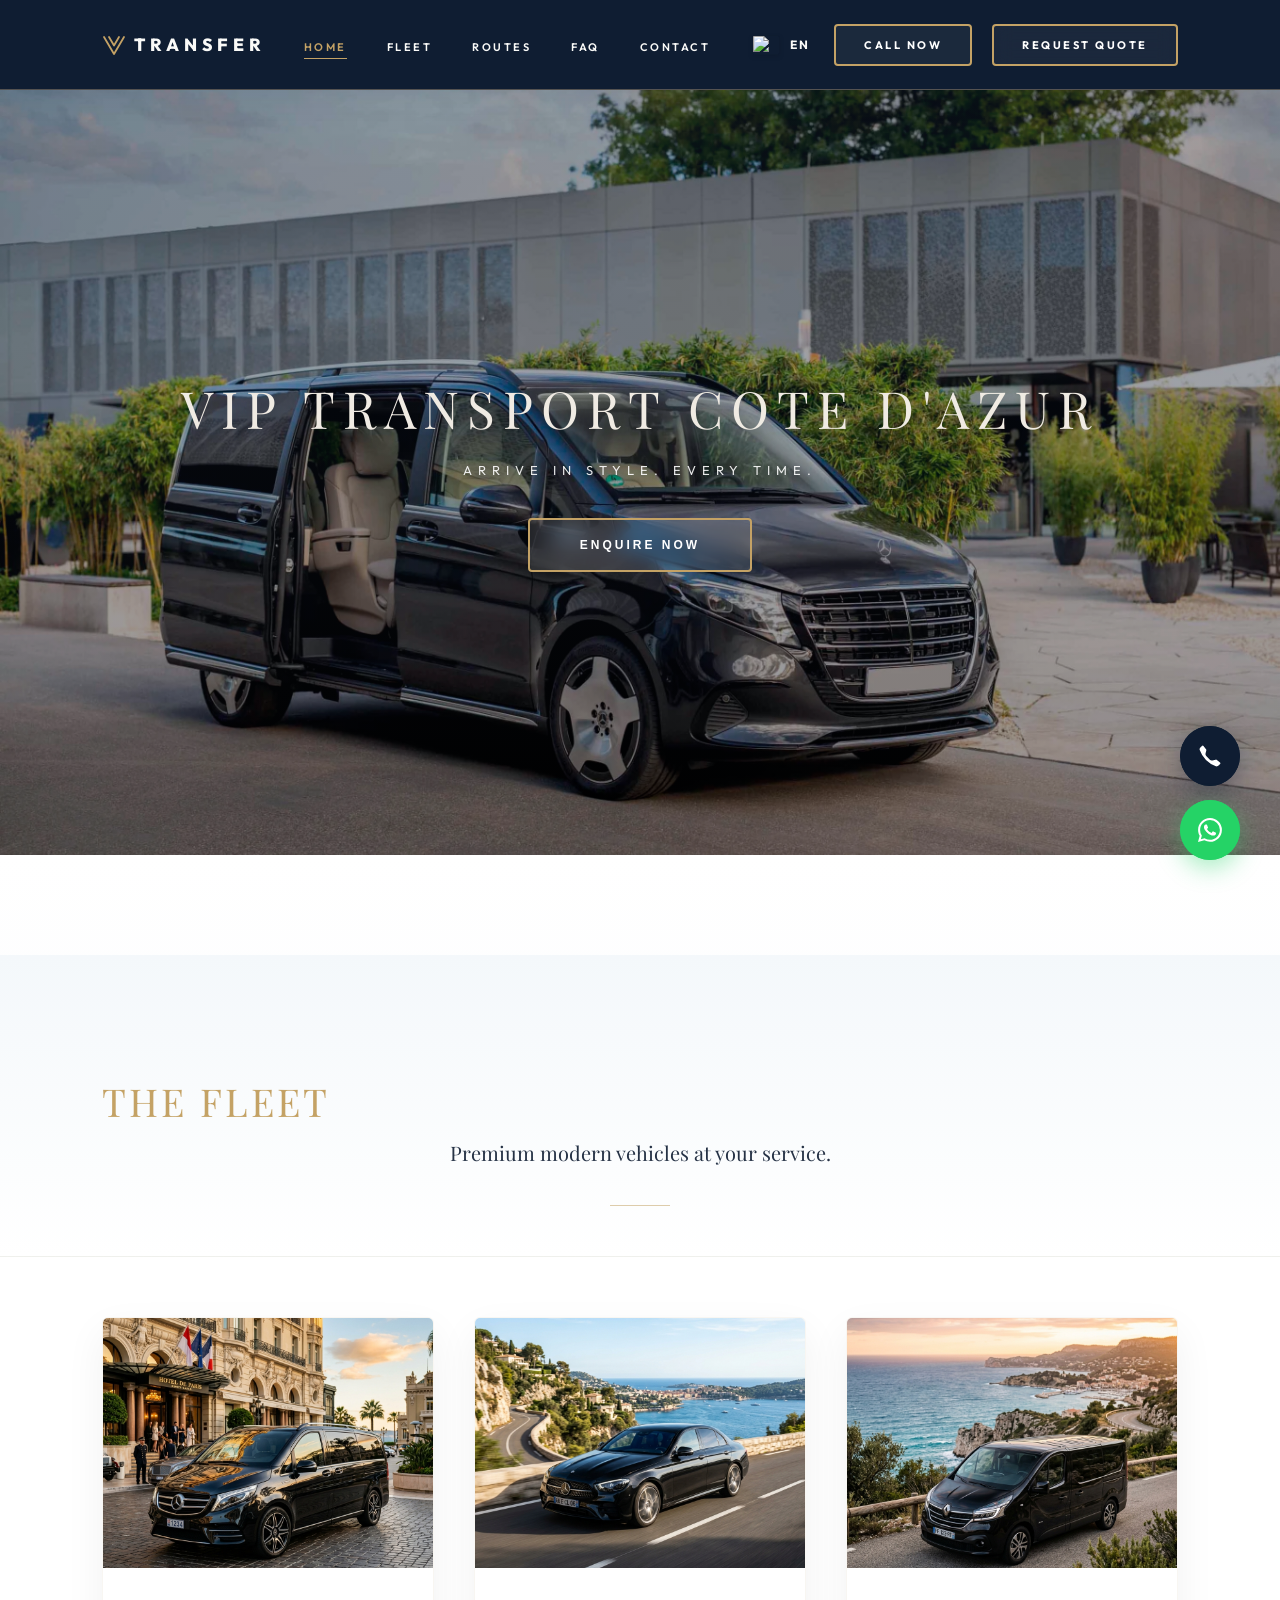
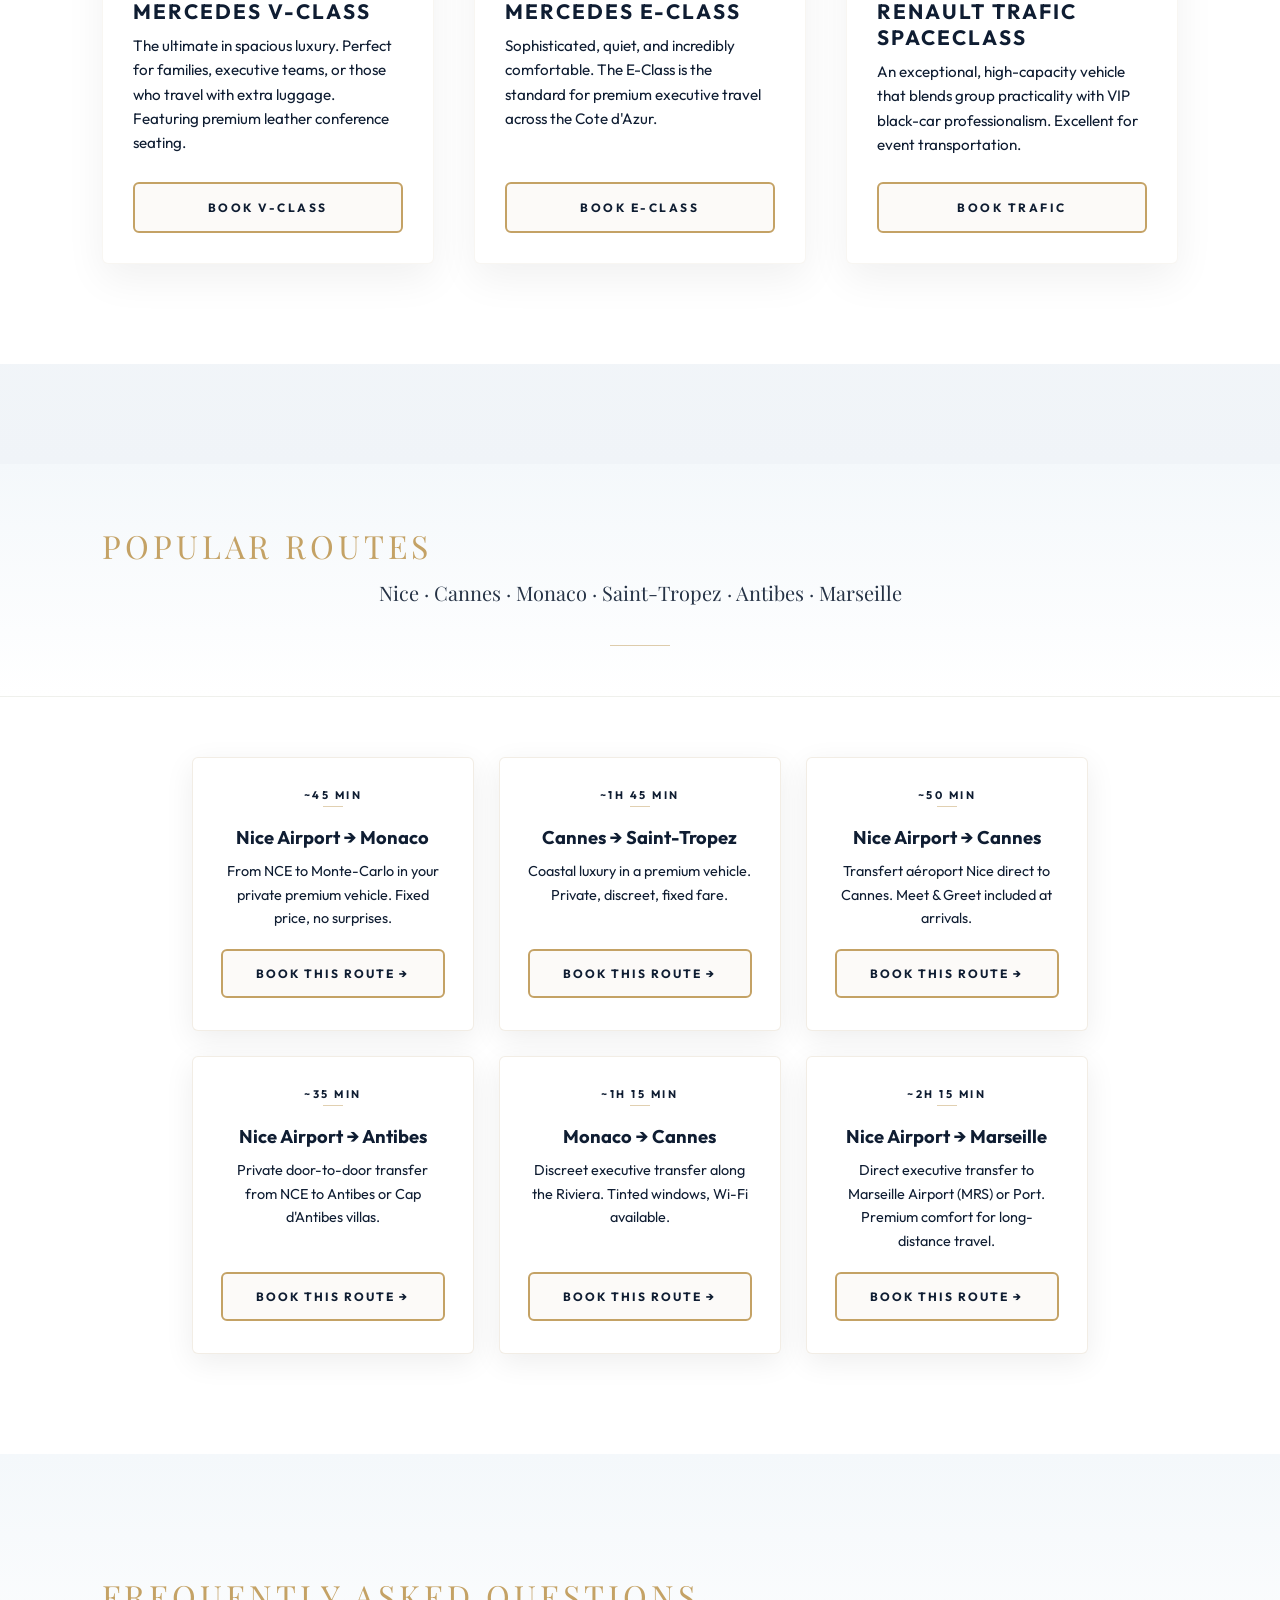
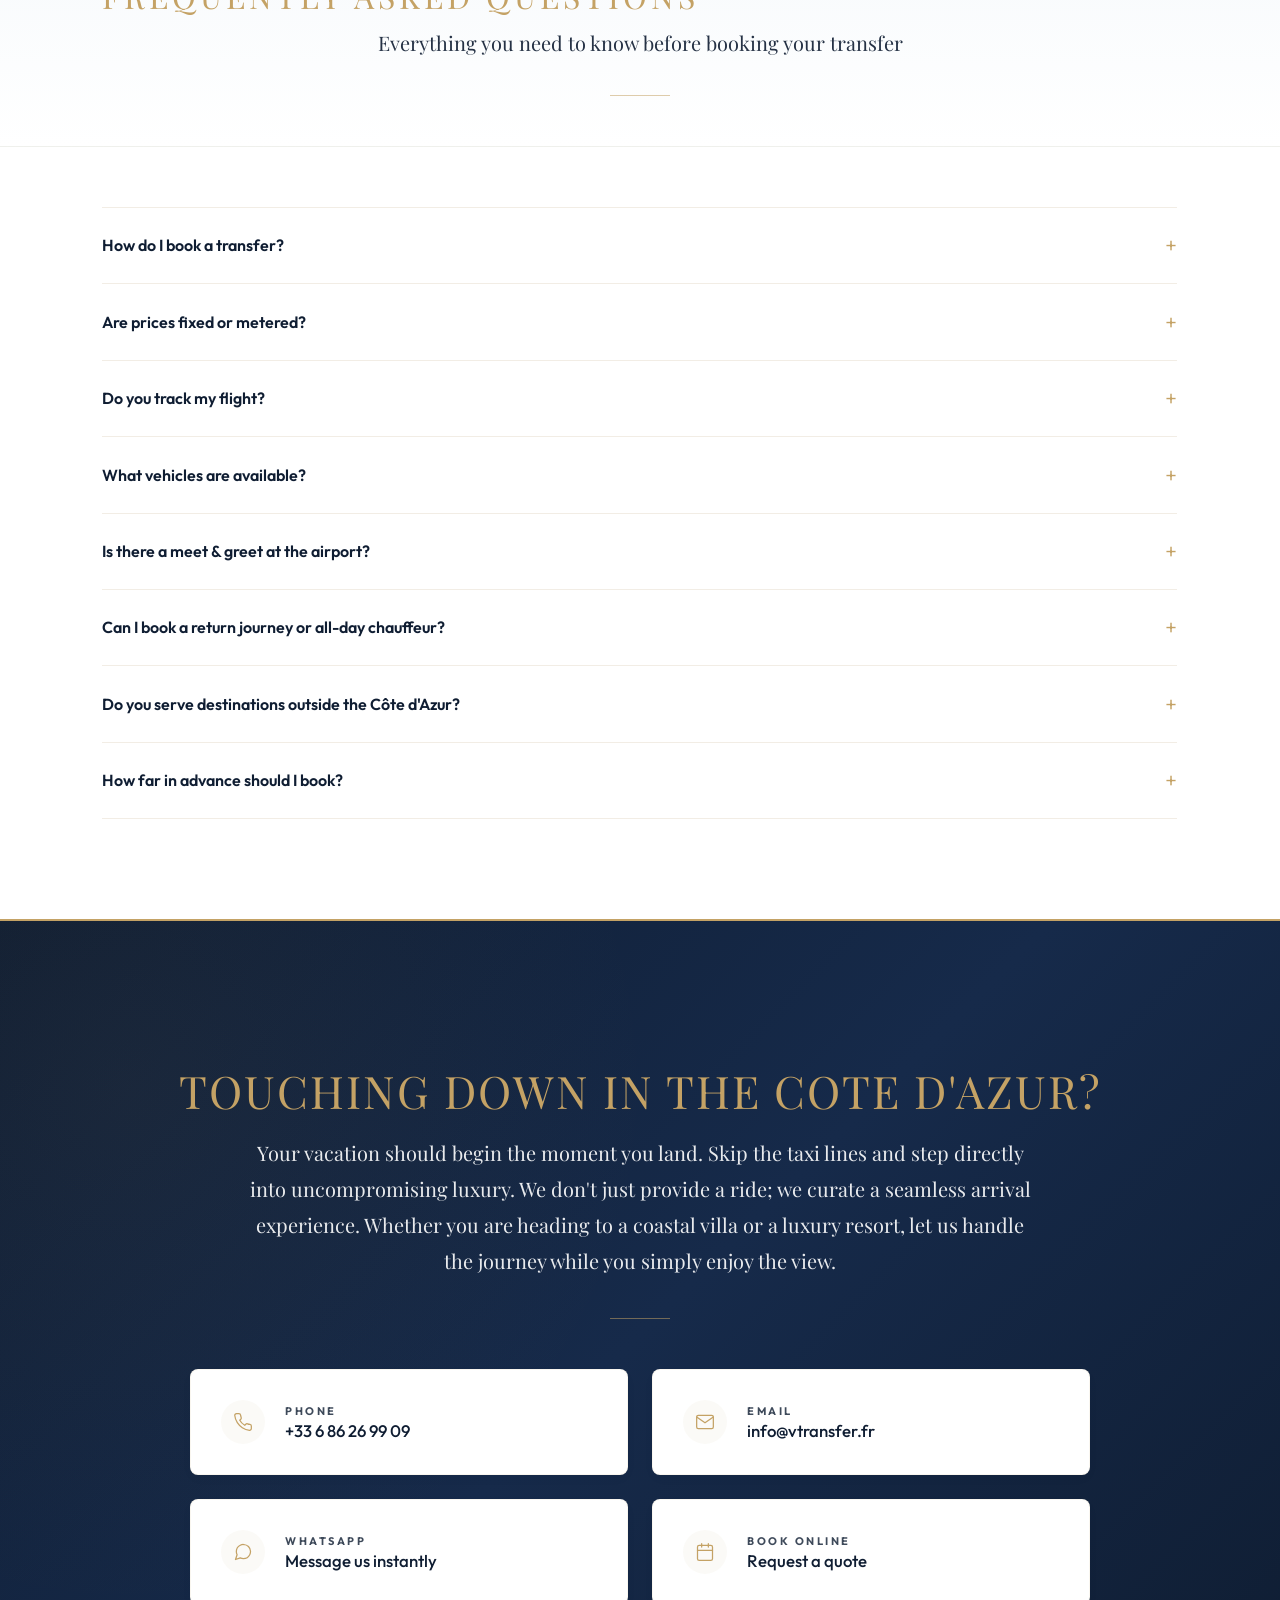
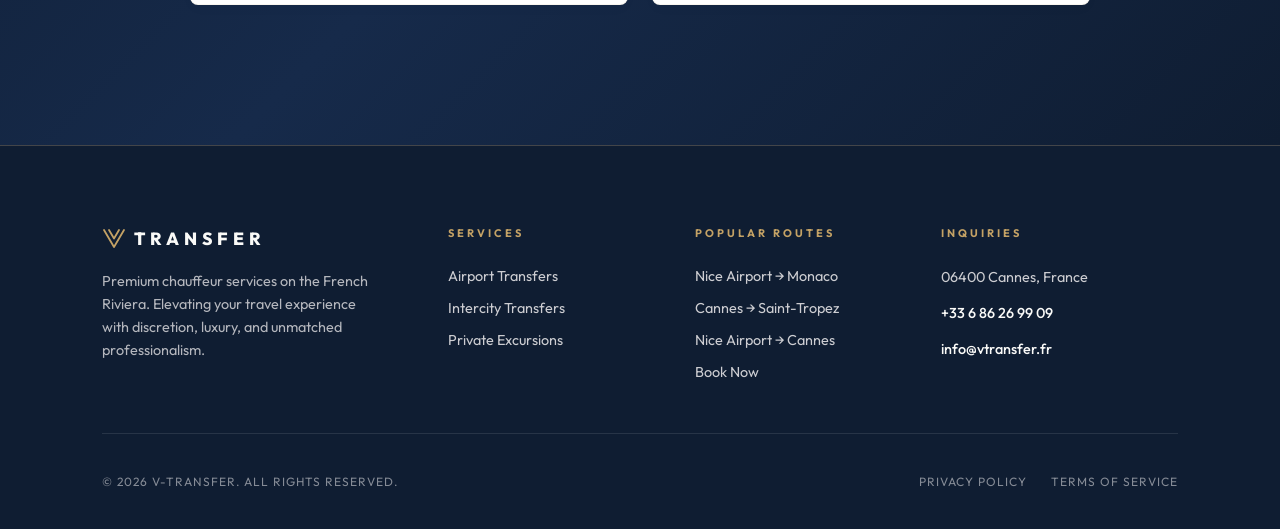
==== commit 9520fe6e: "new destinations" ====
--- a/index.html
+++ b/index.html
@@ -164,7 +164,7 @@
 <section id="routes" class="popular-routes-section">
     <div class="section-header reveal">
         <h2 class="routes-title" data-i18n="routes.title">Popular Routes</h2>
-        <p class="routes-subtitle" data-i18n="routes.subtitle">Nice · Cannes · Monaco · Saint-Tropez · Antibes · Théoule-sur-Mer</p>
+        <p class="routes-subtitle" data-i18n="routes.subtitle">Nice · Cannes · Monaco · Saint-Tropez · Antibes · Marseille</p>
     </div>
     <div class="routes-grid routes-grid-extended stagger-parent">
         <a href="request.html?pickup=Nice+Airport+%28NCE%29&dropoff=Monaco" class="route-card reveal">
@@ -207,11 +207,11 @@
                 <span class="route-link" data-i18n="routes.book_route">Book This Route →</span>
             </div>
         </a>
-        <a href="request.html?pickup=Nice+Airport+%28NCE%29&dropoff=Th%C3%A9oule-sur-Mer" class="route-card reveal">
-            <div class="route-card-inner">
-                <span class="route-label">~50 MIN</span>
-                <h3 data-i18n="routes.route6_title">Nice Airport → Théoule-sur-Mer</h3>
-                <p data-i18n="routes.route6_desc">Local expertise. Fast, reliable private transfer to Théoule-sur-Mer and the Esterel coast.</p>
+        <a href="request.html?pickup=Nice+Airport+%28NCE%29&dropoff=Marseille" class="route-card reveal">
+            <div class="route-card-inner">
+                <span class="route-label">~2H 15 MIN</span>
+                <h3 data-i18n="routes.route6_title">Nice Airport → Marseille</h3>
+                <p data-i18n="routes.route6_desc">Direct executive transfer to Marseille Airport (MRS) or Port. Premium comfort for long-distance travel.</p>
                 <span class="route-link" data-i18n="routes.book_route">Book This Route →</span>
             </div>
         </a>
@@ -302,7 +302,7 @@
 <!-- ===== COMBINED CTA & CONTACT ===== -->
 <section id="contact" class="cta-banner">
     <div class="cta-content contact-inline-inner reveal">
-        <h2 data-i18n="index.cta_banner_title" class="contact-inline-title" style="color: #fff; margin-bottom:15px; border:none;">Touching down in the Cote d'Azur?</h2>
+        <h2 data-i18n="index.cta_banner_title" class="contact-inline-title" style="color: #C4A265; margin-bottom:15px; border:none;">Touching down in the Cote d'Azur?</h2>
         <p class="section-intro" style="color: #FFFFFF; max-width: 800px; margin: 0 auto 50px; font-style:normal; font-family: 'Playfair Display', serif; font-size:1.25rem; opacity:0.9;" data-i18n="index.cta_banner_desc">Your vacation should begin the moment you land. Skip the taxi lines and step directly into uncompromising luxury. We don't just provide a ride; we curate a seamless arrival experience. Let us handle the journey while you simply enjoy the view.</p>
         
         <div class="contact-inline-grid stagger-parent" style="margin-top:20px;">
@@ -343,7 +343,7 @@
                     <span class="contact-inline-value">Request a quote</span>
                 </div>
             </a>
-        
+        </div>
     </div>
 </section>
 <!-- Floating buttons group -->
@@ -484,6 +484,8 @@
         entries.forEach(entry => {
             if (entry.isIntersecting) {
                 entry.target.classList.add('visible');
+            } else {
+                entry.target.classList.remove('visible');
             }
         });
     }, {
--- a/style.css
+++ b/style.css
@@ -220,7 +220,7 @@
     letter-spacing: 2.5px;
     text-transform: uppercase;
     font-weight: 700;
-    border: 2px solid rgba(235, 211, 168, 0.8); /* Lighter, thicker champagne border */
+    border: 2px solid #C4A265;
     border-radius: 4px;
     position: relative;
     overflow: hidden;
@@ -304,10 +304,10 @@
     color: white;
     padding: 18px 50px;
     font-size: 12px;
-    font-weight: 600;
+    font-weight: 700;
     text-transform: uppercase;
     letter-spacing: 3px;
-    border: 1px solid rgba(255, 255, 255, 0.5);
+    border: 2px solid #C4A265; /* Unified premium gold border */
     border-radius: 4px;
     cursor: pointer;
     transition: all 0.4s cubic-bezier(0.165, 0.84, 0.44, 1);
@@ -428,7 +428,7 @@
     font-weight: 700;
     text-transform: uppercase;
     letter-spacing: 2.5px;
-    border: 1px solid rgba(188, 163, 127, 0.4);
+    border: 2px solid #C4A265; /* Unified premium gold border */
     border-radius: 6px;
     cursor: pointer;
     text-decoration: none;
@@ -730,6 +730,15 @@
     border: 1px solid rgba(188, 163, 127, 0.2);
 }
 
+.popular-routes-section {
+    position: relative;
+    background: #FFFFFF; /* Match the content background */
+}
+
+.popular-routes-section .section-header {
+    padding-top: 60px; /* Reduced since Fleet provides gap */
+}
+
 .request-container h1 {
     font-family: 'Playfair Display', serif;
     font-size: 2.8rem;
@@ -788,7 +797,7 @@
     background-color: rgba(188, 163, 127, 0.05);
     color: var(--sea-navy);
     padding: 18px;
-    border: 1px solid rgba(188, 163, 127, 0.4);
+    border: 2px solid #C4A265;
     border-radius: 4px;
     text-transform: uppercase;
     letter-spacing: 3px;
@@ -976,6 +985,7 @@
     display: flex;
     flex-direction: column;
     height: 100%;
+    position: relative; /* For stretched link */
 }
 
 .service-type-card:hover {
@@ -999,7 +1009,7 @@
 
 .service-type-card .banner-btn {
     color: var(--sea-navy);
-    border-color: var(--sea-navy);
+    border: 2px solid #C4A265;
     padding: 12px 25px;
     font-size: 10px;
     margin-top: auto;
@@ -1011,7 +1021,10 @@
 }
 
 /* --- FLEET SECTION --- */
-.fleet-section { background-color: transparent; }
+.fleet-section { 
+    background: linear-gradient(180deg, #FFFFFF 0%, #f0f4f8 100%); 
+    padding: 100px 0;
+}
 
 .fleet-section h2 {
     font-family: 'Playfair Display', serif;
@@ -1036,20 +1049,38 @@
     overflow: hidden;
     box-shadow: 0 15px 40px rgba(0,0,0,0.06);
     text-align: left;
-    transition: transform var(--transition-premium);
+    transition: all 0.6s cubic-bezier(0.165, 0.84, 0.44, 1);
     display: flex;
     flex-direction: column;
     height: 100%;
+    border: 1px solid rgba(188, 163, 127, 0.1);
+    position: relative; /* For stretched link */
 }
 
 .fleet-card:hover {
-    transform: translateY(-8px);
+    transform: translateY(-10px);
+    border-color: rgba(188, 163, 127, 0.5);
+    background: #FFFAF5; /* Luxury cream tint */
+    box-shadow: 0 25px 60px rgba(0,0,0,0.12);
+}
+
+.fleet-card:hover .banner-btn {
+    background: var(--bronze-gradient);
+    border-color: transparent;
+    color: #FFFFFF;
+    transform: translateY(-3px) scale(1.02);
+    box-shadow: 0 10px 20px rgba(188, 163, 101, 0.3);
 }
 
 .fleet-image {
     width: 100%;
     height: 250px;
     object-fit: cover;
+    transition: transform 0.8s cubic-bezier(0.165, 0.84, 0.44, 1);
+}
+
+.fleet-card:hover .fleet-image {
+    transform: scale(1.08); /* Subtle zoom in */
 }
 
 .fleet-card-content {
@@ -1076,7 +1107,7 @@
 
 .fleet-card .banner-btn {
     color: var(--sea-navy);
-    border-color: var(--sea-navy);
+    border: 2px solid #C4A265;
     margin-top: auto;
     width: 100%;
     justify-content: center;
@@ -1346,7 +1377,7 @@
 }
 
 /* ===== POPULAR ROUTES SECTION (index.html) ===== */
-.popular-routes-section { background-color: transparent; }
+
 
 .routes-title {
     font-family: 'Playfair Display', serif;
@@ -1457,7 +1488,7 @@
     border-radius: 6px;
     margin-top: auto;
     transition: all 0.4s cubic-bezier(0.165, 0.84, 0.44, 1);
-    border: 1px solid rgba(188, 163, 127, 0.4);
+    border: 2px solid #C4A265;
     position: relative;
     overflow: hidden;
     z-index: 5;
@@ -1654,7 +1685,7 @@
     letter-spacing: 2.5px;
     text-transform: uppercase;
     font-weight: 700;
-    border: 2px solid rgba(235, 211, 168, 0.8); /* Lighter, thicker champagne border */
+    border: 2px solid #C4A265;
     border-radius: 4px;
     transition: all 0.5s cubic-bezier(0.165, 0.84, 0.44, 1);
     white-space: nowrap;
@@ -1969,10 +2000,10 @@
 }
 
 .contact-inline-card:hover {
-    background: #fff;
-    transform: translateY(-4px);
+    background: #FFFAF5; /* Luxury cream tint on hover */
+    transform: translateY(-8px) scale(1.02);
     border-color: var(--champagne-bronze);
-    box-shadow: 0 12px 30px rgba(188, 163, 127, 0.1);
+    box-shadow: 0 20px 45px rgba(188, 163, 127, 0.25);
 }
 
 .contact-icon-wrapper {
@@ -2372,6 +2403,18 @@
     z-index: 2;
 }
 
+/* Stretched Link for Fleet & Service Cards */
+.fleet-card .banner-btn::after,
+.service-type-card .banner-btn::after {
+    content: "";
+    position: absolute;
+    top: 0;
+    left: 0;
+    right: 0;
+    bottom: 0;
+    z-index: 10;
+}
+
 .btn-request:hover::before,
 .cta-button:hover::before,
 .banner-btn:hover::before,
@@ -2452,10 +2495,21 @@
 }
 
 /* === HORIZONTAL COLOR SEPARATION === */
+.cta-banner {
+    position: relative;
+    padding: 140px 8%;
+    background: radial-gradient(circle at 10% 20%, rgba(196, 162, 101, 0.05) 0%, transparent 40%),
+                linear-gradient(135deg, var(--sea-navy) 0%, #162a4a 50%, var(--sea-navy) 100%);
+    color: #fff;
+    text-align: center;
+    overflow: hidden;
+}
+
+/* Enhanced Section Fades */
 .section-header {
-    background: linear-gradient(180deg, #EBF1F7 0%, #FFFFFF 100%); /* Smooth Coastal Blue-to-White Transition */
-    padding: 100px 8% 40px;
-    border-bottom: 1px solid rgba(196,162,101,0.2);
+    background: linear-gradient(180deg, #f4f8fb 0%, #FFFFFF 100%);
+    padding: 120px 8% 50px;
+    border-bottom: 1px solid rgba(196,162,101,0.1);
     width: 100%;
 }
 
@@ -2482,7 +2536,7 @@
 
 /* === MIDNIGHT AESTHETIC TEXT FIXES === */
 .section-header h2 {
-    color: var(--sea-navy) !important;
+    color: var(--champagne-bronze) !important; /* Premium gold for larger titles */
 }
 
 .section-intro,
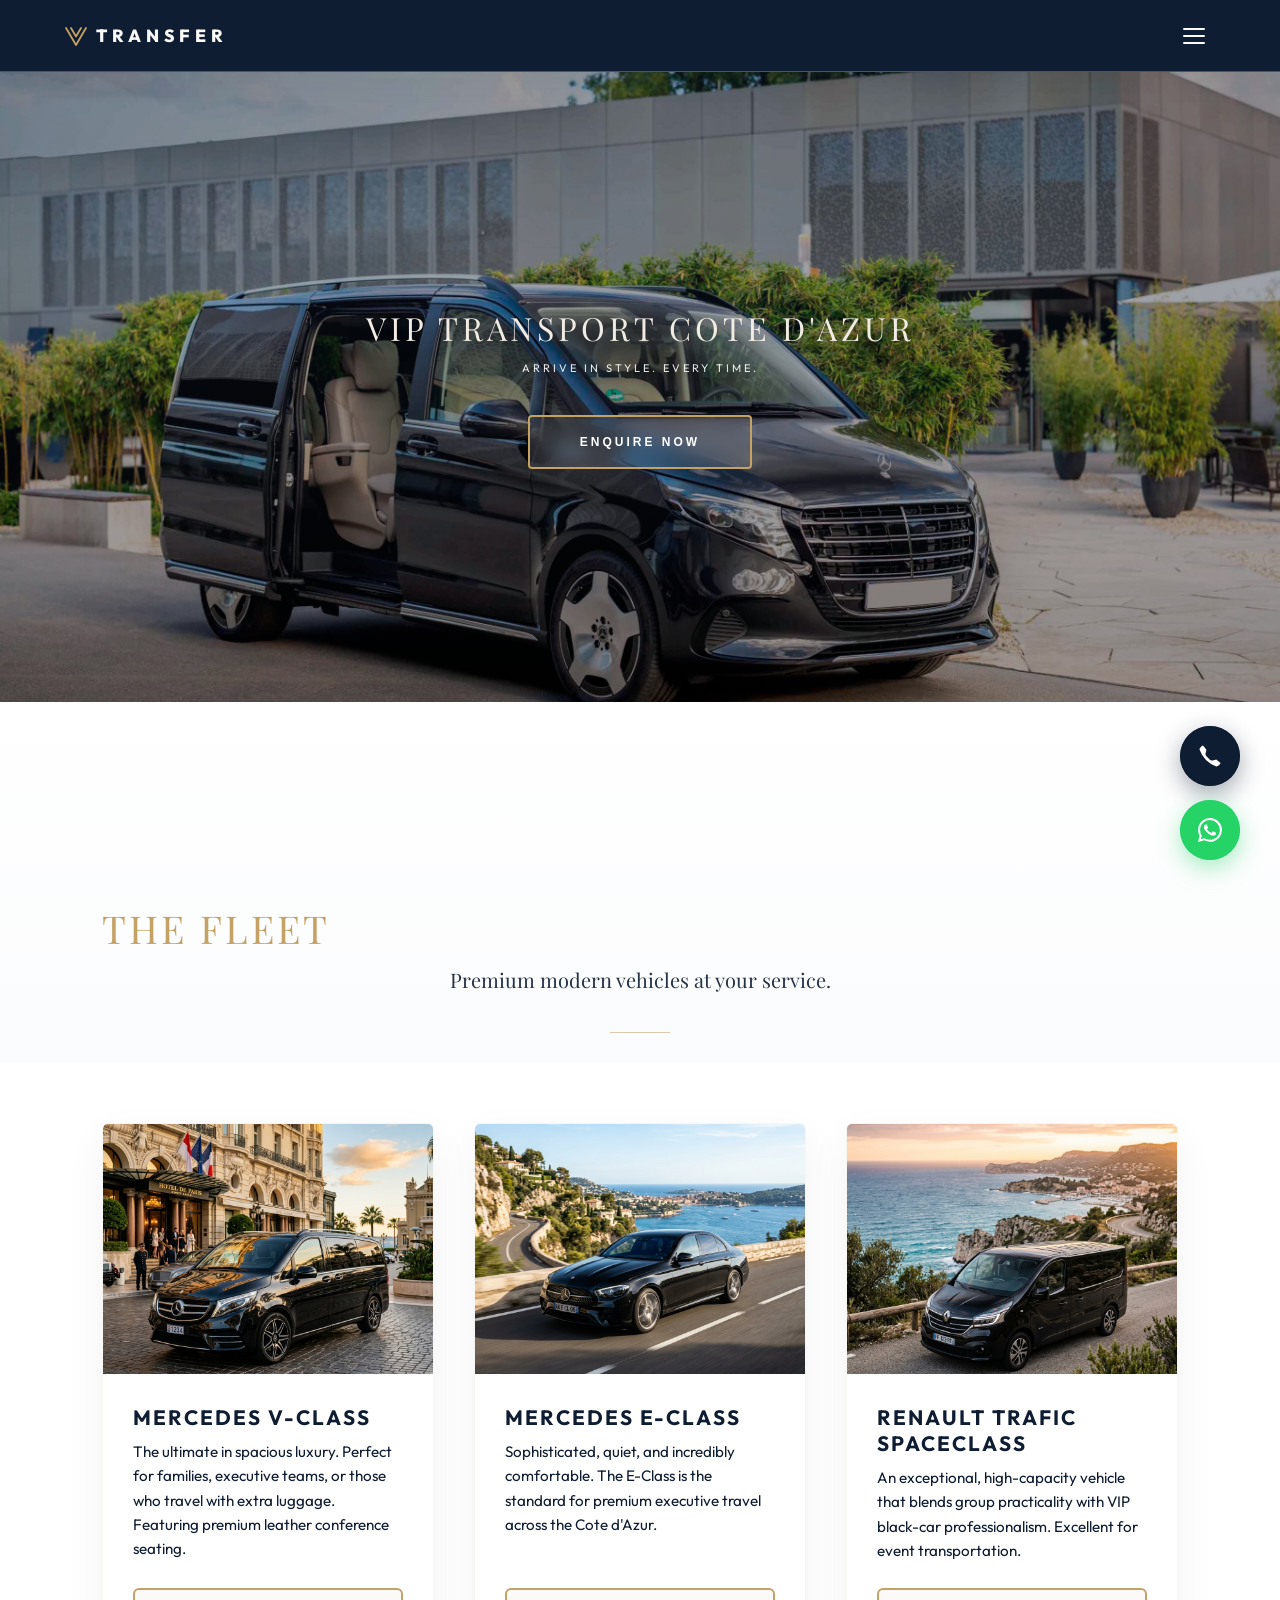
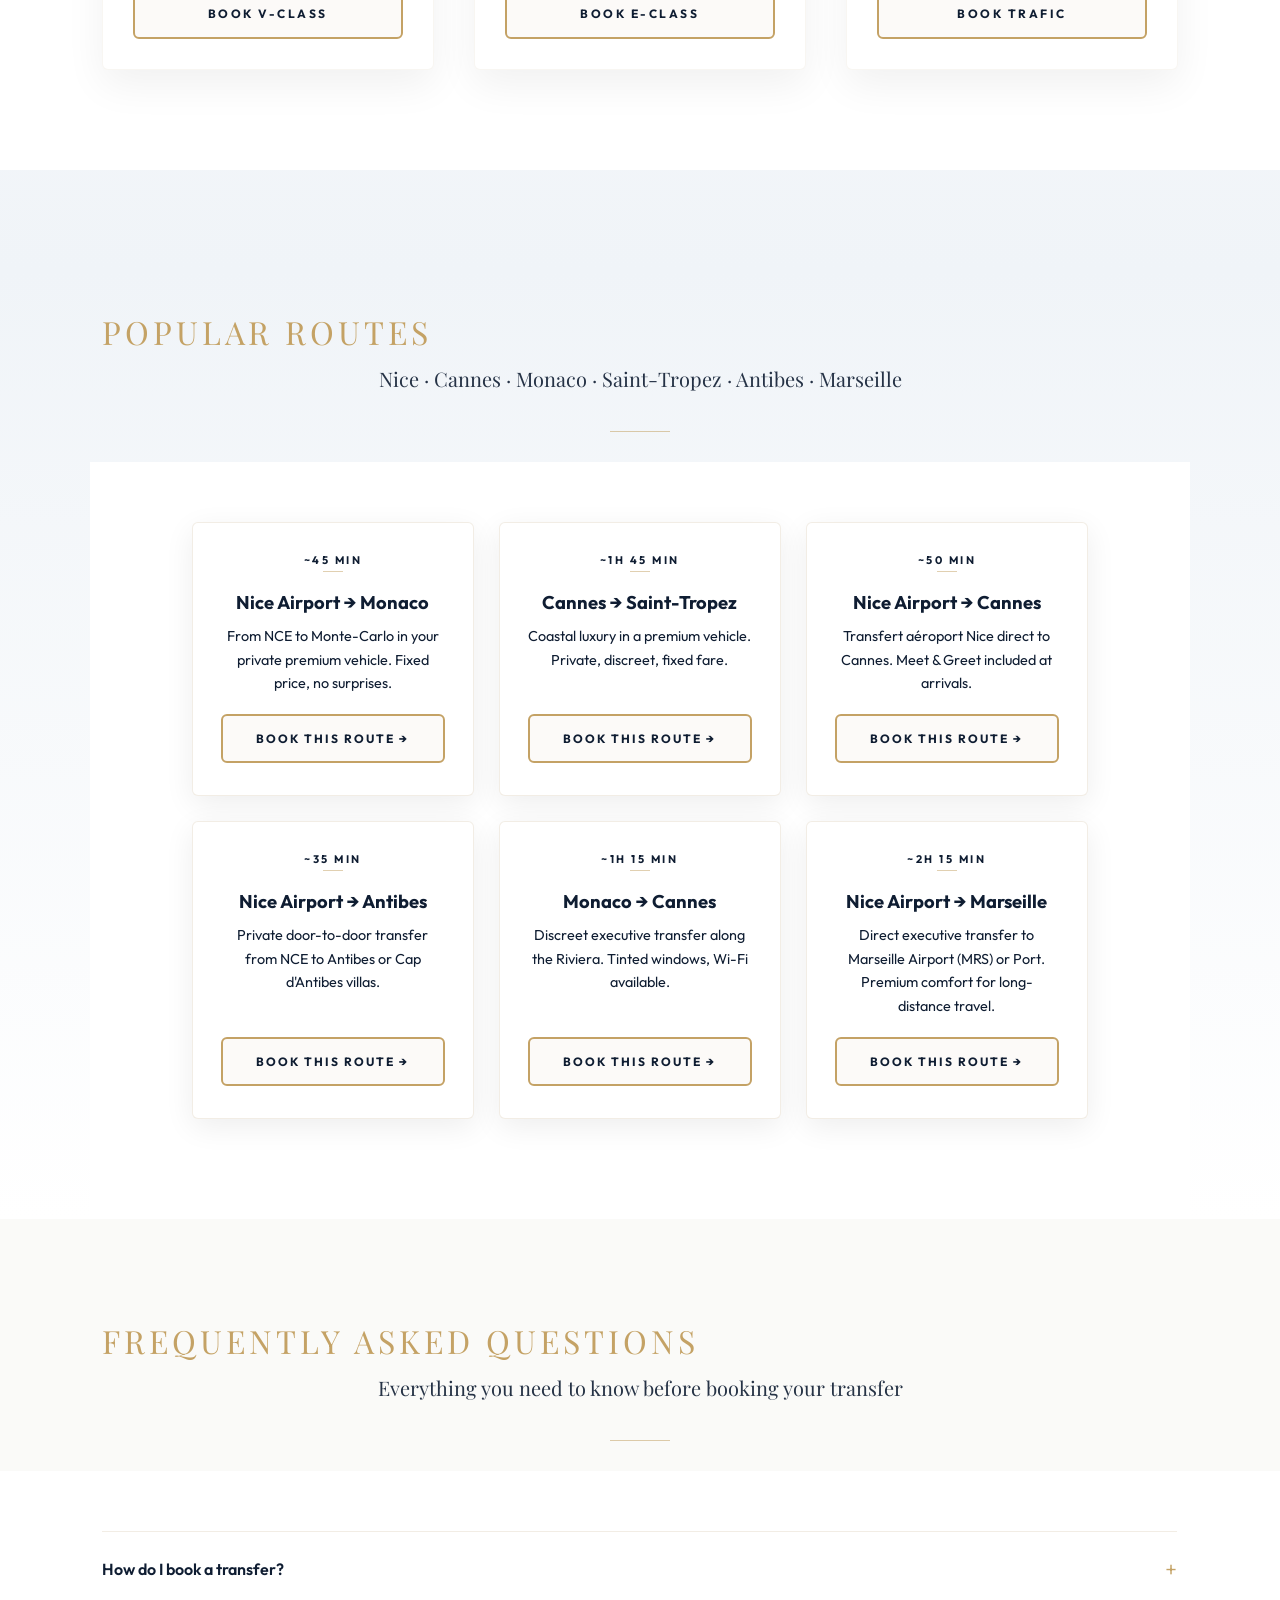
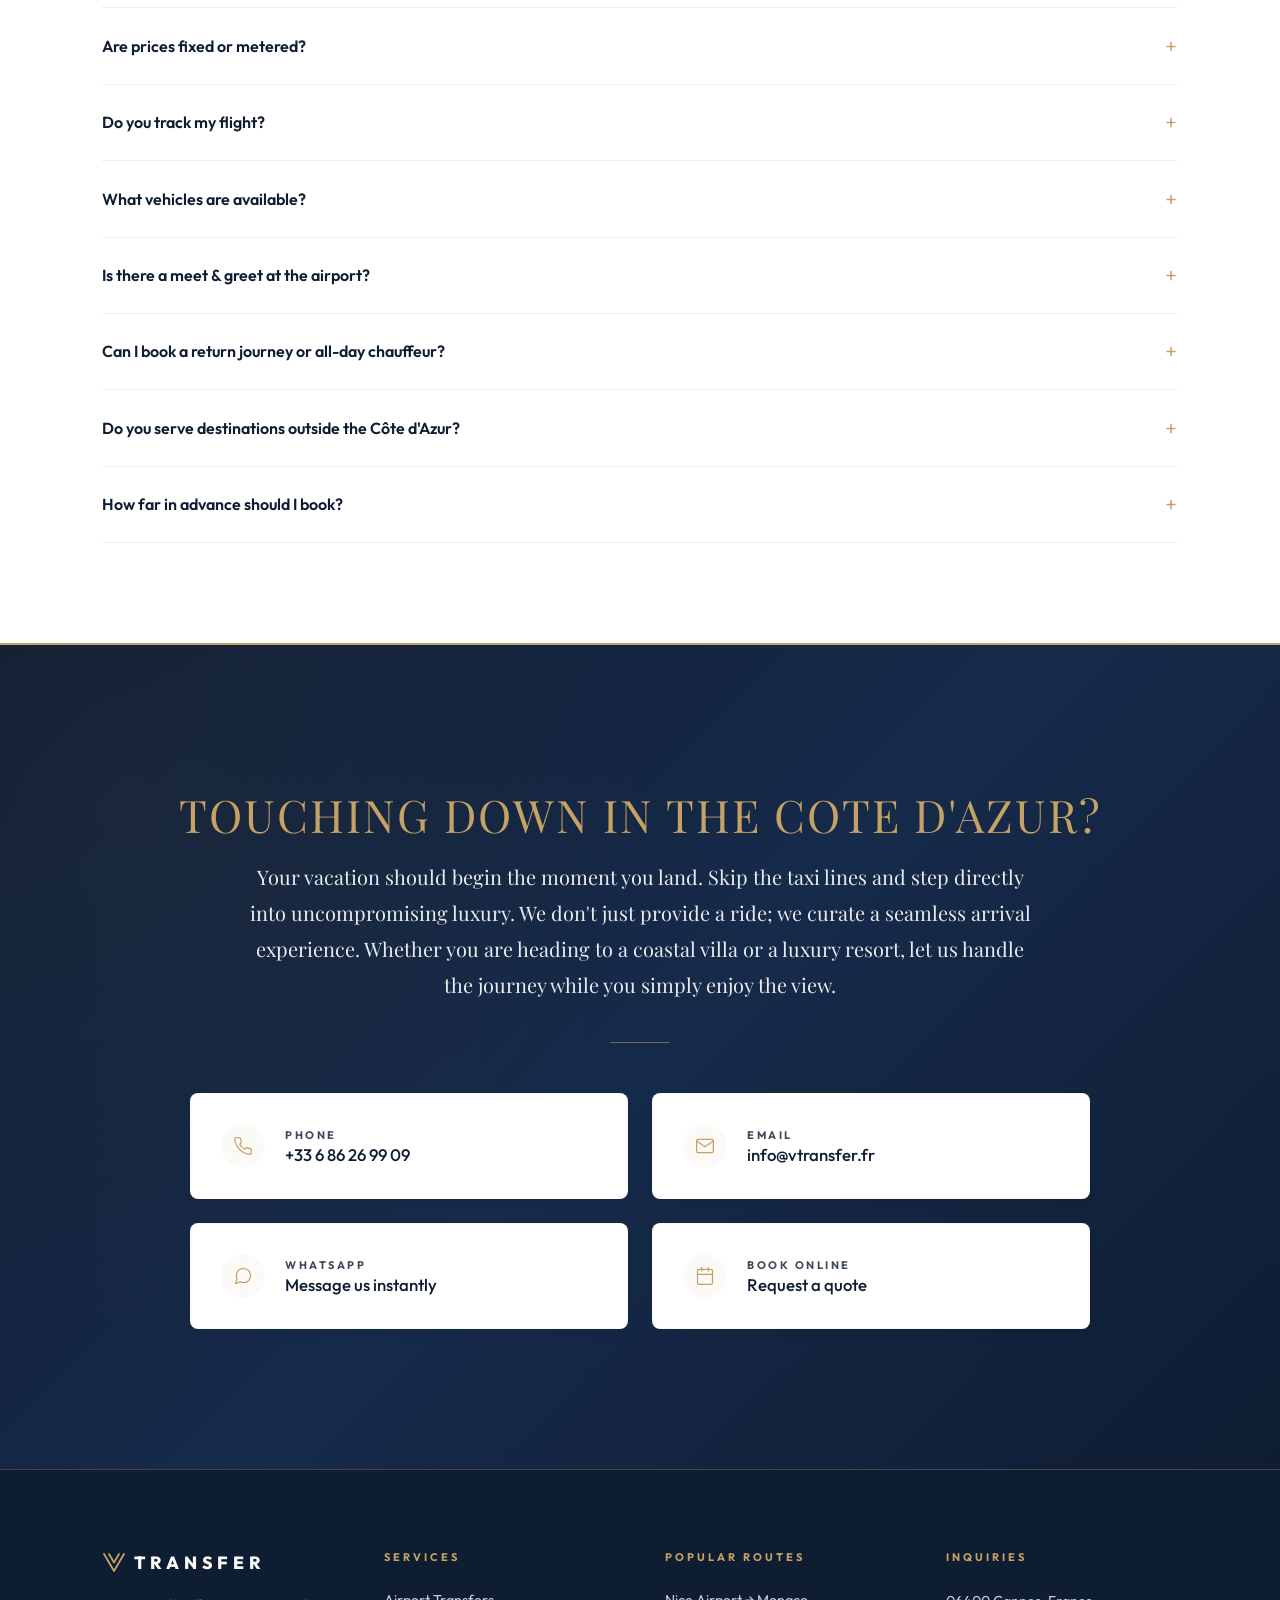
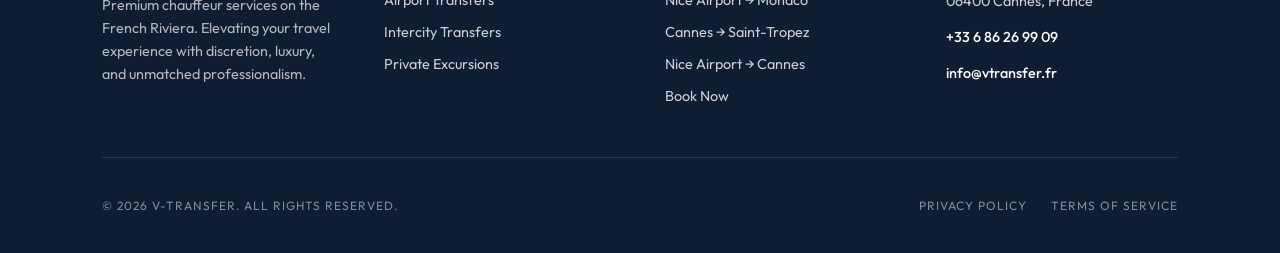
==== commit c7d8b608: "fixed responsiveness" ====
--- a/index.html
+++ b/index.html
@@ -79,7 +79,7 @@
                 </a>
             </div>
         </div>
-        <a href="tel:+33686269909" class="btn-call-nav" aria-label="Call Now">Call Now</a>
+        <a href="tel:+33686269909" class="btn-call-nav" aria-label="Call Now" data-i18n="nav.call_now">Call Now</a>
         <a href="request.html" class="btn-request"><span data-i18n="nav.request_quote">Request Quote</span></a>
     </div>
     <!-- Hamburger Button -->
@@ -101,7 +101,7 @@
         <li><a href="#contact" class="mobile-menu-close-on-click" data-i18n="nav.contact">Contact</a></li>
     </ul>
     <div class="mobile-menu-footer">
-        <a href="tel:+33686269909" class="btn-call-nav mobile-menu-close-on-click" style="width:100%; justify-content:center; padding:14px;">Call Now</a>
+        <a href="tel:+33686269909" class="btn-call-nav mobile-menu-close-on-click" style="width:100%; justify-content:center; padding:14px;" data-i18n="nav.call_now">Call Now</a>
         <a href="request.html" class="btn-request mobile-menu-close-on-click"><span data-i18n="nav.request_quote">Request Quote</span></a>
         <div class="mobile-lang-switcher">
             <a href="#" class="mobile-lang-btn" data-lang="en">
@@ -352,7 +352,7 @@
         <span class="float-btn-icon">
             <svg xmlns="http://www.w3.org/2000/svg" viewBox="0 0 16 16" width="26" height="26" fill="white"><path d="M3.654 1.328a.678.678 0 0 0-1.015-.063L1.605 2.3c-.483.484-.661 1.169-.45 1.77a17.6 17.6 0 0 0 4.168 6.608 17.6 17.6 0 0 0 6.608 4.168c.601.211 1.286.033 1.77-.45l1.034-1.034a.678.678 0 0 0-.063-1.015l-2.307-1.794a.68.68 0 0 0-.58-.122l-2.19.547a1.75 1.75 0 0 1-1.657-.459L5.482 8.062a1.75 1.75 0 0 1-.46-1.657l.548-2.19a.68.68 0 0 0-.122-.58z"/></svg>
         </span>
-        <span class="float-btn-label">Call Now</span>
+        <span class="float-btn-label" data-i18n="nav.call_now">Call Now</span>
     </a>
     <a href="https://wa.me/33686269909?text=Hello,%20I'm%20interested%20in%20a%20transfer." class="whatsapp-float float-btn" target="_blank" rel="noopener noreferrer">
         <span class="float-btn-icon">
--- a/style.css
+++ b/style.css
@@ -23,6 +23,11 @@
     color: var(--sea-navy);
     -webkit-font-smoothing: antialiased;
     -moz-osx-font-smoothing: grayscale;
+    overflow-x: hidden;
+}
+
+html {
+    overflow-x: hidden;
 }
 
 /* --- HEADER & NAVBAR --- */
@@ -47,6 +52,8 @@
 .logo-link {
     text-decoration: none;
     transition: var(--transition-premium);
+    flex-shrink: 0;
+    margin-right: 20px;
 }
 
 .logo {
@@ -95,6 +102,7 @@
     position: relative;
     padding-bottom: 5px;
     transition: color 0.3s ease;
+    white-space: nowrap;
 }
 
 .navBar a::after {
@@ -122,6 +130,8 @@
     display: flex;
     align-items: center;
     gap: 20px;
+    flex-shrink: 0;
+    margin-left: 20px;
 }
 
 /* --- LANGUAGE PICKER --- */
@@ -228,6 +238,7 @@
     transition: all 0.5s cubic-bezier(0.165, 0.84, 0.44, 1);
     cursor: pointer;
     pointer-events: auto;
+    white-space: nowrap;
 }
 
 .btn-request:hover {
@@ -279,9 +290,9 @@
 
 .heroContent h1 {
     font-family: 'Playfair Display', serif;
-    font-size: 3.2rem;
+    font-size: clamp(1.8rem, 5vw, 3.2rem);
     font-weight: 400;
-    letter-spacing: 8px;
+    letter-spacing: clamp(2px, 1vw, 8px);
     text-transform: uppercase;
     margin-bottom: 20px;
     color: var(--yacht-cream);
@@ -313,6 +324,7 @@
     transition: all 0.4s cubic-bezier(0.165, 0.84, 0.44, 1);
     position: relative;
     overflow: hidden;
+    white-space: nowrap;
 }
 
 .cta-button:hover {
@@ -437,6 +449,7 @@
     overflow: hidden;
     z-index: 5;
     pointer-events: auto;
+    white-space: nowrap;
 }
 
 .banner-btn:hover {
@@ -474,7 +487,7 @@
     display: block;
     width: 22px;
     height: 2px;
-    background-color: var(--sea-navy);
+    background-color: var(--riviera-white);
     border-radius: 2px;
     transition: all 0.35s cubic-bezier(0.165, 0.84, 0.44, 1);
     transform-origin: center;
@@ -501,10 +514,12 @@
     backdrop-filter: blur(2px);
     z-index: 999;
     opacity: 0;
+    pointer-events: none;
     transition: opacity 0.3s ease;
 }
 .mobile-nav-overlay.open {
     opacity: 1;
+    pointer-events: auto;
 }
 
 /* --- MOBILE MENU PANEL --- */
@@ -561,15 +576,16 @@
 .mobile-menu-footer {
     display: flex;
     flex-direction: column;
-    gap: 20px;
-    align-items: flex-start;
-}
-
-.mobile-menu-footer .btn-request {
+    gap: 15px;
+    align-items: center;
     width: 100%;
+}
+
+.mobile-menu-footer .btn-request,
+.mobile-menu-footer .btn-call-nav {
+    width: 100%;
+    justify-content: center;
     text-align: center;
-    padding: 16px 28px;
-    font-size: 12px;
 }
 
 .mobile-lang-switcher {
@@ -610,8 +626,16 @@
     object-fit: cover;
 }
 
-/* --- MOBILE RESPONSIVENESS --- */
-@media (max-width: 900px) {
+@media (max-width: 1400px) {
+    .mainHeader {
+        padding: 0 3%;
+    }
+    .navBar ul {
+        gap: 20px;
+    }
+}
+
+@media (max-width: 1300px) {
     .mainHeader {
         flex-direction: row;
         justify-content: space-between;
@@ -732,11 +756,11 @@
 
 .popular-routes-section {
     position: relative;
-    background: #FFFFFF; /* Match the content background */
+    background: linear-gradient(180deg, #f0f4f8 0%, #FFFFFF 100%);
 }
 
 .popular-routes-section .section-header {
-    padding-top: 60px; /* Reduced since Fleet provides gap */
+    padding-top: 40px; /* Minimal gap since Fleet ends with a gradient */
 }
 
 .request-container h1 {
@@ -809,6 +833,7 @@
     overflow: hidden;
     z-index: 5;
     pointer-events: auto;
+    white-space: nowrap;
 }
 
 .btn-submit:hover {
@@ -836,8 +861,8 @@
 
 .footer-container {
     display: grid;
-    grid-template-columns: 1.5fr 1fr 1fr 1.2fr;
-    gap: 50px;
+    grid-template-columns: repeat(auto-fit, minmax(200px, 1fr));
+    gap: clamp(30px, 5vw, 50px);
     margin-bottom: 40px;
     align-items: stretch;
 }
@@ -1039,7 +1064,7 @@
 
 .fleet-grid {
     display: grid;
-    grid-template-columns: repeat(3, 1fr);
+    grid-template-columns: repeat(auto-fit, minmax(320px, 1fr));
     gap: 40px;
 }
 
@@ -1166,10 +1191,10 @@
 }
 
 .service-info-section {
-    padding: 100px 8%;
+    padding: 80px 5%;
     display: grid;
-    grid-template-columns: 1fr 1fr;
-    gap: 60px;
+    grid-template-columns: repeat(auto-fit, minmax(320px, 1fr));
+    gap: clamp(30px, 5vw, 60px);
     align-items: center;
 }
 
@@ -1393,7 +1418,7 @@
 
 .routes-grid {
     display: grid;
-    grid-template-columns: repeat(3, 1fr);
+    grid-template-columns: repeat(auto-fit, minmax(320px, 1fr));
     gap: 25px;
     max-width: 1100px;
     margin: 0 auto;
@@ -1493,6 +1518,7 @@
     overflow: hidden;
     z-index: 5;
     pointer-events: auto;
+    white-space: nowrap;
 }
 
 .route-card:hover .route-link {
@@ -2330,6 +2356,7 @@
         padding: 14px 24px;
         touch-action: manipulation;
         cursor: pointer;
+        white-space: nowrap;
     }
 
     /* Fleet cards stack */
@@ -2507,9 +2534,9 @@
 
 /* Enhanced Section Fades */
 .section-header {
-    background: linear-gradient(180deg, #f4f8fb 0%, #FFFFFF 100%);
-    padding: 120px 8% 50px;
-    border-bottom: 1px solid rgba(196,162,101,0.1);
+    background: transparent;
+    padding: 100px 8% 30px;
+    border-bottom: none;
     width: 100%;
 }
 
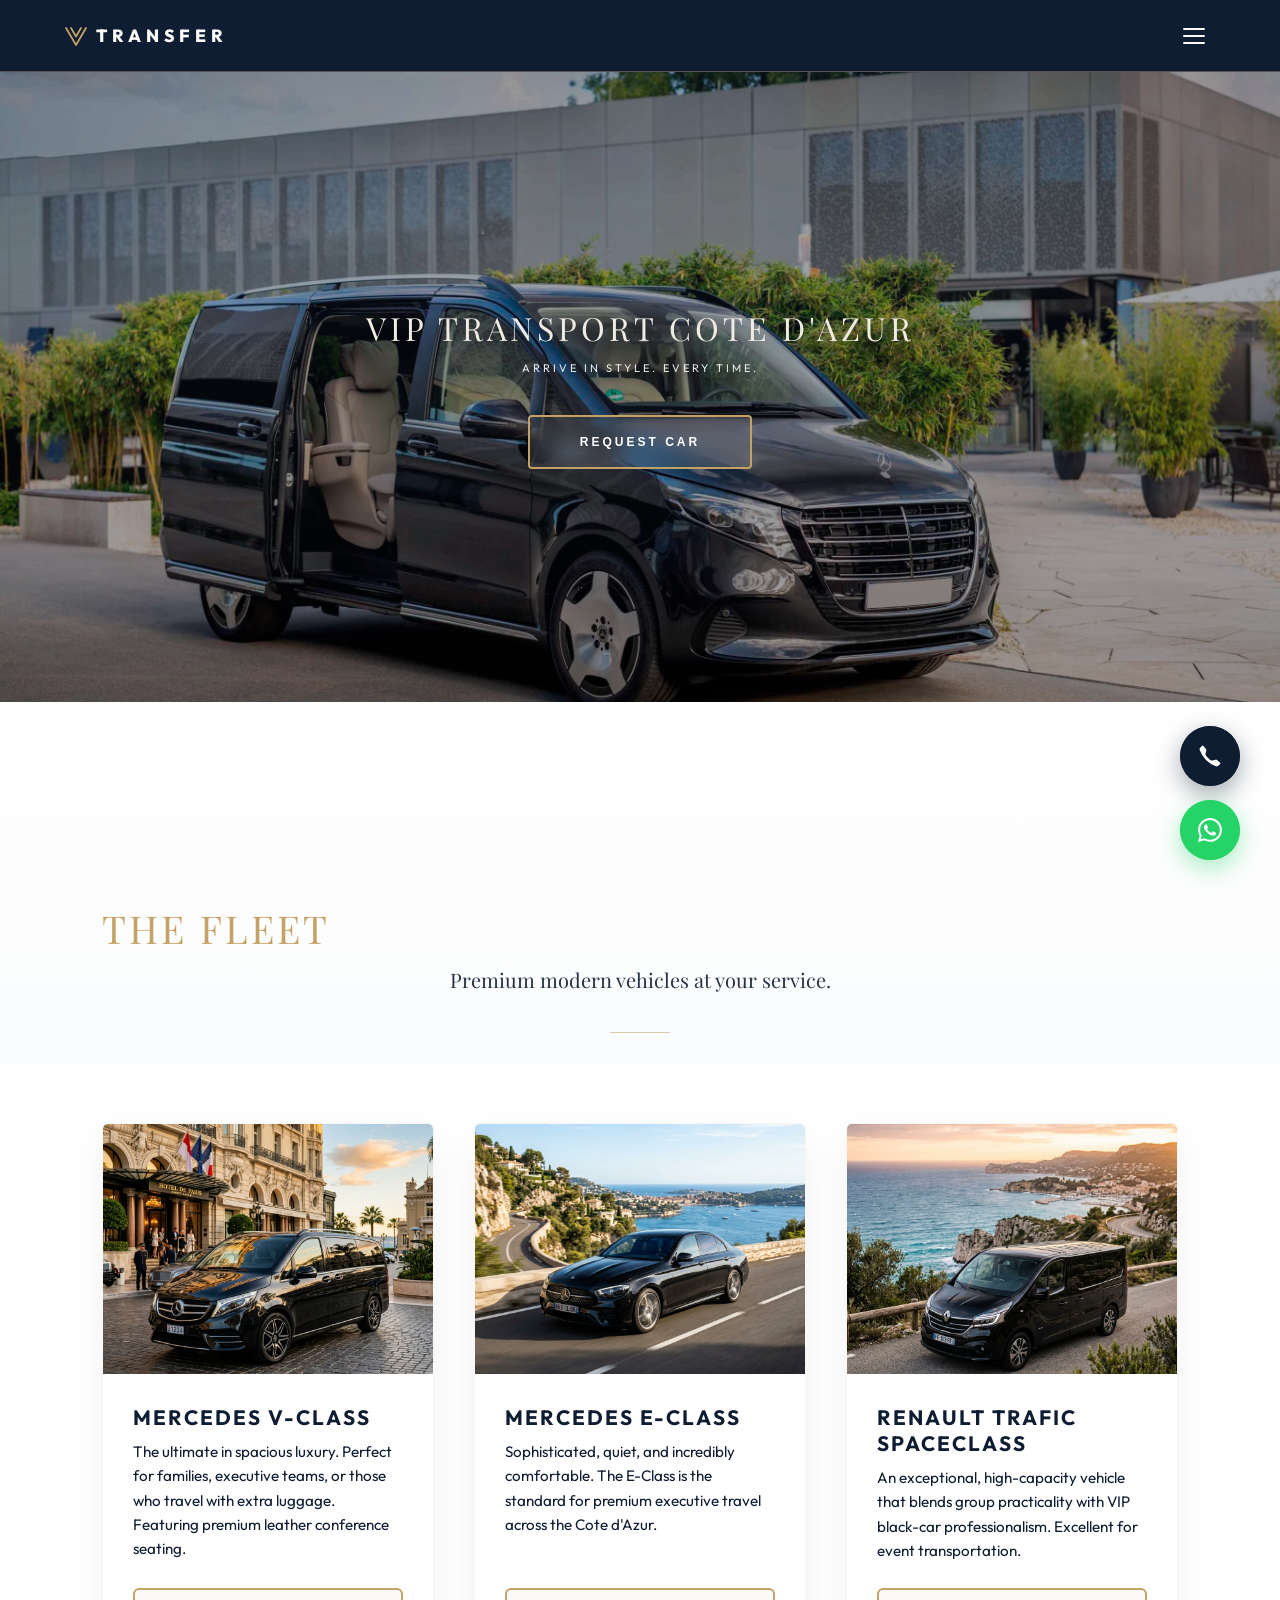
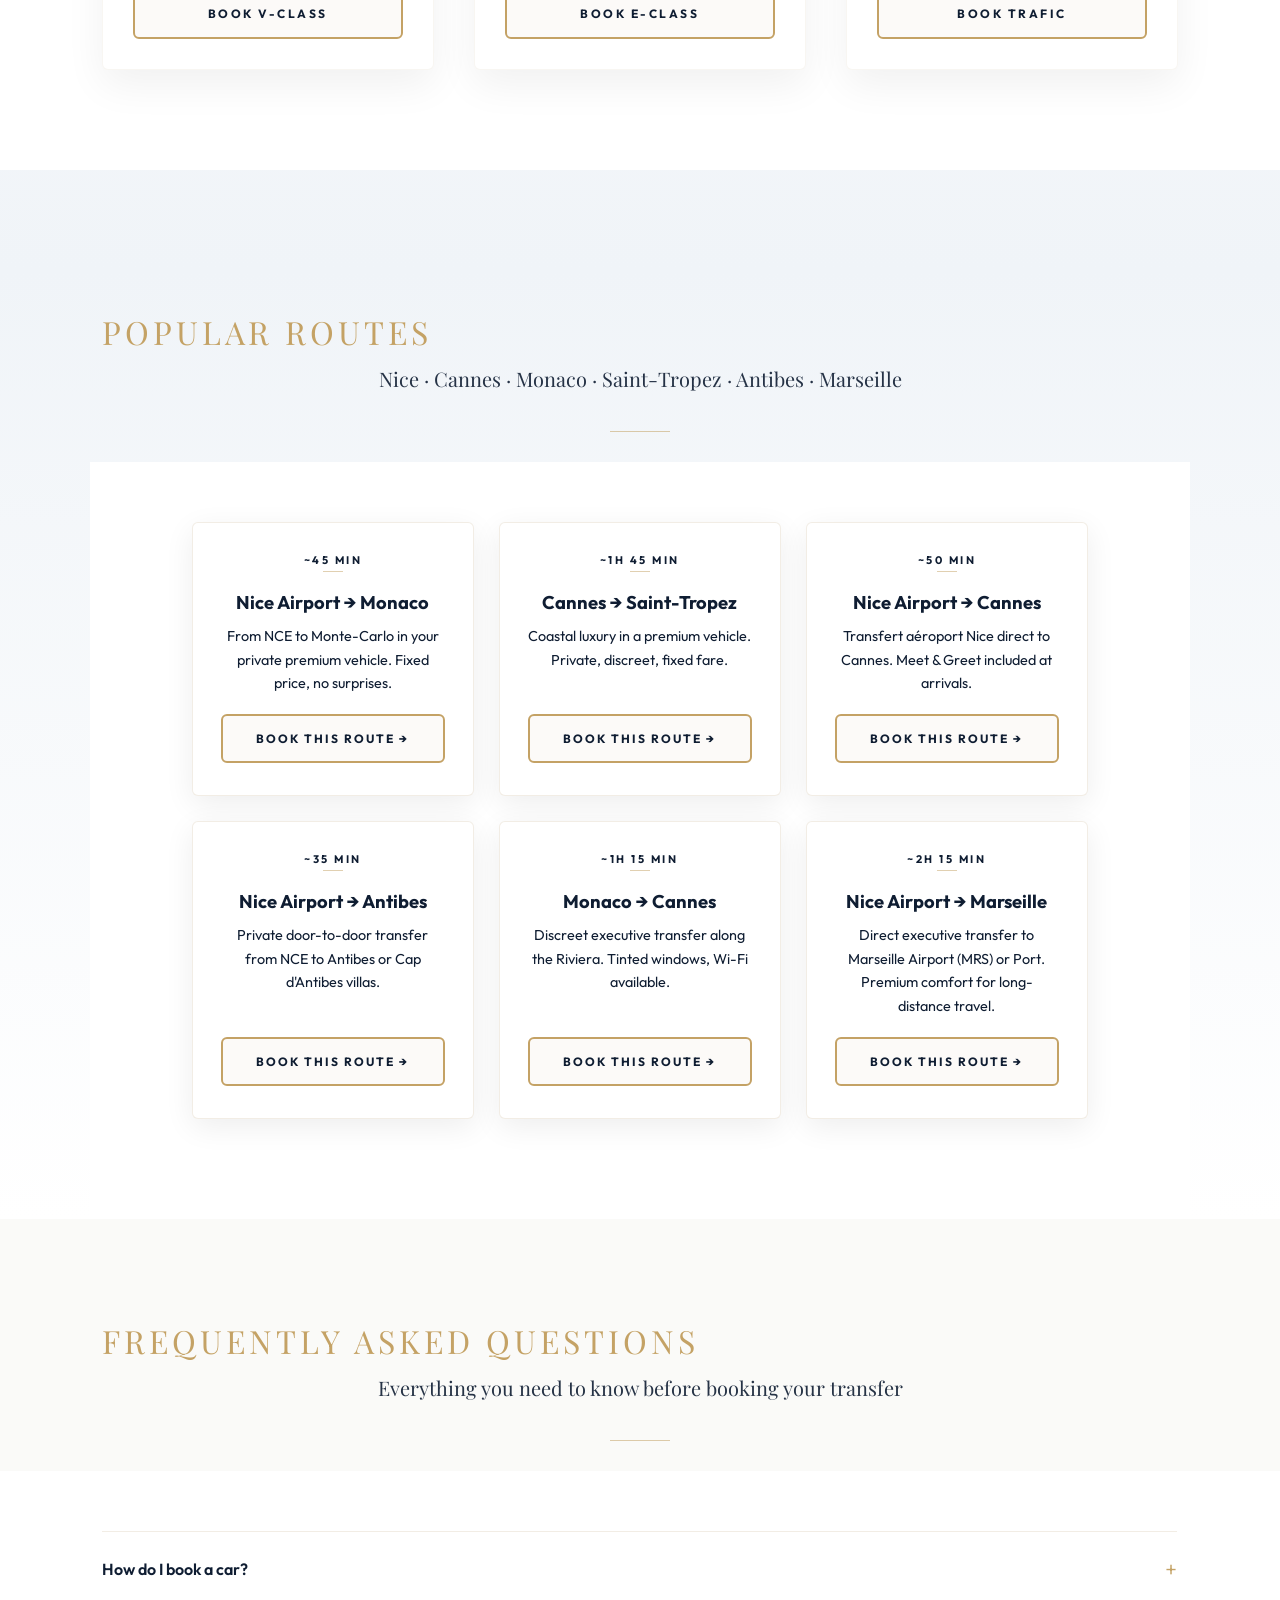
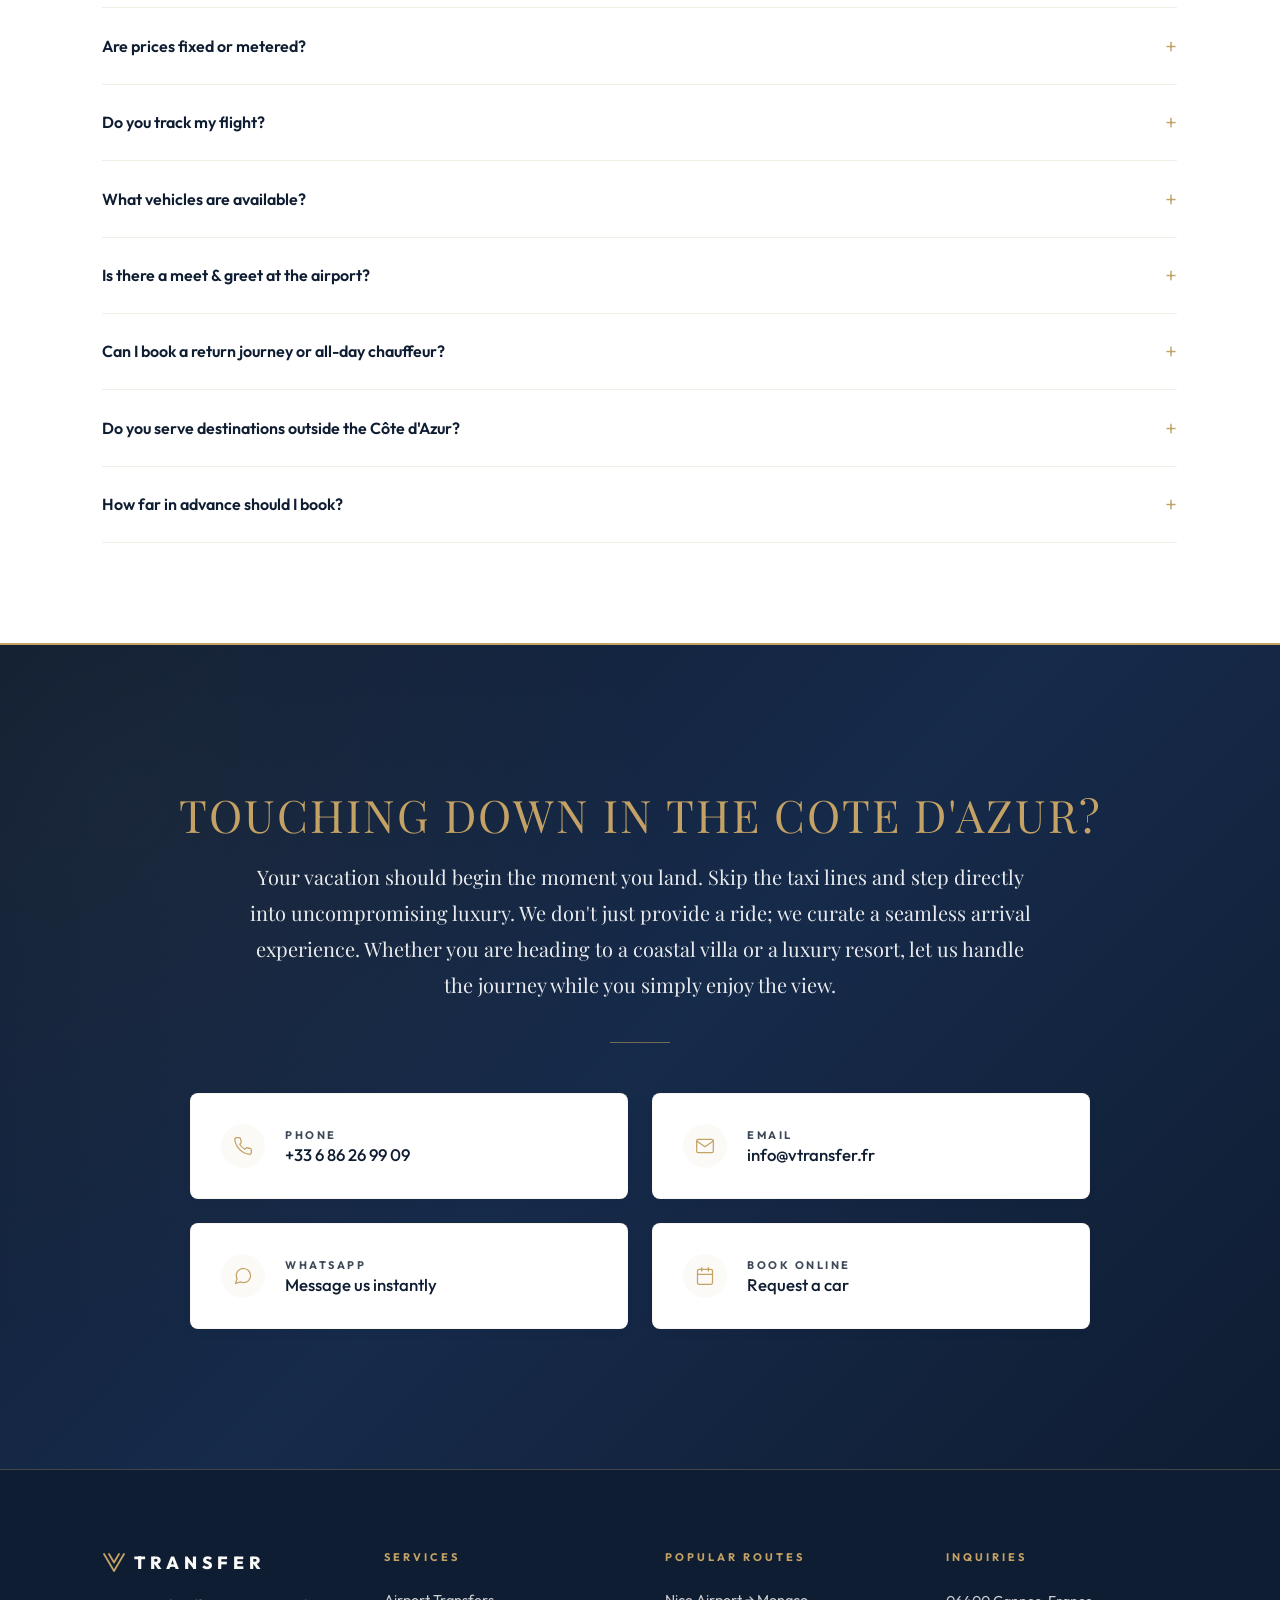
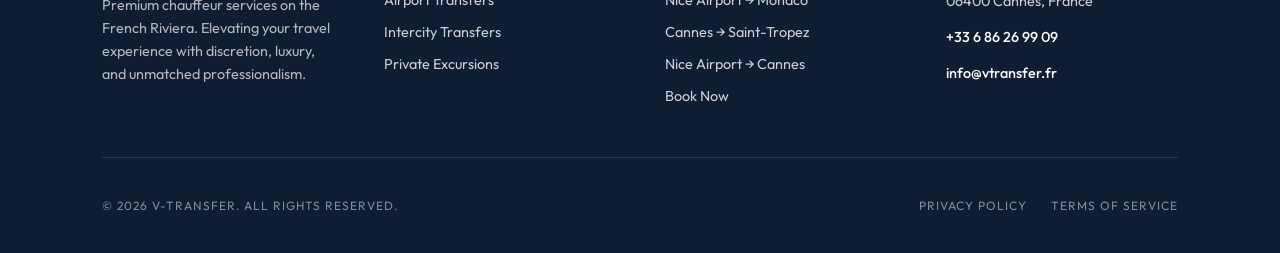
==== commit cd9c7377: "changed request quote to request car" ====
--- a/index.html
+++ b/index.html
@@ -80,7 +80,7 @@
             </div>
         </div>
         <a href="tel:+33686269909" class="btn-call-nav" aria-label="Call Now" data-i18n="nav.call_now">Call Now</a>
-        <a href="request.html" class="btn-request"><span data-i18n="nav.request_quote">Request Quote</span></a>
+        <a href="request.html" class="btn-request"><span data-i18n="nav.request_quote">Request Car</span></a>
     </div>
     <!-- Hamburger Button -->
     <button class="hamburger" id="hamburger-btn" aria-label="Open menu" aria-expanded="false">
@@ -102,7 +102,7 @@
     </ul>
     <div class="mobile-menu-footer">
         <a href="tel:+33686269909" class="btn-call-nav mobile-menu-close-on-click" style="width:100%; justify-content:center; padding:14px;" data-i18n="nav.call_now">Call Now</a>
-        <a href="request.html" class="btn-request mobile-menu-close-on-click"><span data-i18n="nav.request_quote">Request Quote</span></a>
+        <a href="request.html" class="btn-request mobile-menu-close-on-click"><span data-i18n="nav.request_quote">Request Car</span></a>
         <div class="mobile-lang-switcher">
             <a href="#" class="mobile-lang-btn" data-lang="en">
                 <img src="https://flagcdn.com/w40/gb.png" alt="EN"> EN
@@ -121,7 +121,7 @@
     <div class="heroContent">
         <h1 data-i18n="index.hero_title">VIP Transport Cote D'Azur</h1>
         <p data-i18n="index.hero_subtitle">Arrive in Style. Every Time.</p>
-        <a href="request.html"><button class="cta-button" data-i18n="index.enquire_now">Enquire Now</button></a>
+        <a href="request.html"><button class="cta-button" data-i18n="index.enquire_now">Request Car</button></a>
     </div>
 </section>
 <!-- ===== FLEET ===== -->
@@ -230,7 +230,7 @@
                 <span class="faq-icon">+</span>
             </button>
             <div class="faq-answer">
-                <p data-i18n="faq.a1">Simply click Request Quote or click on any route card on this page. Fill out your pickup location, destination, date, and preferred vehicle — we'll confirm your booking and send a fixed-price quote directly to your email within the hour.</p>
+                <p data-i18n="faq.a1">Simply click Request Car or select any route on this page. Fill out your pickup location, destination, date, and preferred vehicle — we will confirm availability and send a secure invoice to your email to complete your booking within the hour.</p>
             </div>
         </div>
         <div class="faq-item reveal">
@@ -266,7 +266,7 @@
                 <span class="faq-icon">+</span>
             </button>
             <div class="faq-answer">
-                <p data-i18n="faq.a5">Absolutely. Your driver will be waiting in the arrivals hall with a personalised name board. They will assist with your luggage and escort you directly to the vehicle — no searching, no stress.</p>
+                <p data-i18n="faq.a5">Absolutely. Your driver will be waiting in the arrivals hall with a personalized name board. They will assist with your luggage and escort you directly to the vehicle — no searching, no stress.</p>
             </div>
         </div>
         <div class="faq-item reveal">
@@ -340,7 +340,7 @@
                 </div>
                 <div class="contact-card-info">
                     <span class="contact-inline-label">Book Online</span>
-                    <span class="contact-inline-value">Request a quote</span>
+                    <span class="contact-inline-value">Request a car</span>
                 </div>
             </a>
         </div>
--- a/style.css
+++ b/style.css
@@ -586,6 +586,12 @@
     width: 100%;
     justify-content: center;
     text-align: center;
+    color: var(--sea-navy) !important;
+    border-color: rgba(44, 67, 101, 0.2);
+}
+
+.mobile-menu-footer .btn-request span {
+    color: var(--sea-navy) !important;
 }
 
 .mobile-lang-switcher {
@@ -596,7 +602,7 @@
 
 .mobile-lang-btn {
     display: flex;
-    align-items: center;
+    align-items: center; 
     gap: 8px;
     padding: 8px 14px;
     border: 1px solid rgba(188, 163, 127, 0.3);
@@ -2196,6 +2202,7 @@
     opacity: 1;
     transform: scale(1);
 }
+
 
 @media (max-width: 900px) {
     .car-selector-grid {
@@ -2588,3 +2595,952 @@
 .faq-answer p {
     color: #444; /* Dark gray for legibility on white */
 }
+
+/* ========================================================================
+   SHOW PRICE BUTTON
+   ======================================================================== */
+
+.show-price-container {
+    grid-column: span 2;
+    display: flex;
+    justify-content: center;
+    margin-top: 5px;
+    margin-bottom: 5px;
+}
+
+.btn-show-price {
+    display: inline-flex;
+    align-items: center;
+    justify-content: center;
+    gap: 8px;
+    background-color: transparent;
+    color: var(--champagne-bronze);
+    padding: 14px 28px;
+    border: 2px solid var(--champagne-bronze);
+    border-radius: 4px;
+    text-transform: uppercase;
+    letter-spacing: 2px;
+    font-size: 11px;
+    font-weight: 700;
+    cursor: pointer;
+    transition: all 0.4s cubic-bezier(0.165, 0.84, 0.44, 1);
+    font-family: inherit;
+}
+
+.btn-show-price:hover {
+    background-color: var(--champagne-bronze);
+    color: #fff;
+    transform: translateY(-2px);
+    box-shadow: 0 8px 20px rgba(196, 162, 101, 0.15);
+}
+
+.btn-show-price:active {
+    transform: translateY(0);
+}
+
+.btn-show-price svg {
+    flex-shrink: 0;
+    transition: transform 0.3s ease;
+}
+
+.btn-show-price:hover svg {
+    transform: scale(1.1);
+}
+
+/* ========================================================================
+   PRICE ESTIMATOR PANEL
+   ======================================================================== */
+
+.price-estimator-panel {
+    grid-column: span 2;
+    background: linear-gradient(135deg, #0F1D32 0%, #1a2d4a 100%);
+    border: 0 solid rgba(196, 162, 101, 0.35);
+    border-radius: 8px;
+    padding: 0 32px;
+    margin-top: 0;
+    max-height: 0;
+    position: relative;
+    overflow: hidden;
+    opacity: 0;
+    transform: translateY(12px);
+    transition: opacity 0.4s ease,
+                transform 0.4s ease,
+                max-height 0.4s ease,
+                padding 0.4s ease,
+                margin 0.4s ease,
+                border-width 0.4s ease;
+    pointer-events: none;
+}
+
+.price-estimator-panel::before {
+    content: '';
+    position: absolute;
+    top: -60px;
+    right: -60px;
+    width: 200px;
+    height: 200px;
+    border-radius: 50%;
+    background: radial-gradient(circle, rgba(196, 162, 101, 0.12) 0%, transparent 70%);
+    pointer-events: none;
+}
+
+.price-estimator-panel.visible {
+    opacity: 1;
+    transform: translateY(0);
+    pointer-events: auto;
+    max-height: 600px; /* plenty of room for details + disclaimer */
+    padding: 28px 32px;
+    margin-top: 15px;
+    border-width: 1px;
+}
+
+.estimator-header {
+    display: flex;
+    align-items: center;
+    justify-content: center;
+    gap: 10px;
+    margin-bottom: 18px;
+}
+
+.estimator-icon {
+    width: 32px;
+    height: 32px;
+    background: rgba(196, 162, 101, 0.15);
+    border: 1px solid rgba(196, 162, 101, 0.3);
+    border-radius: 50%;
+    display: flex;
+    align-items: center;
+    justify-content: center;
+    flex-shrink: 0;
+}
+
+.estimator-icon svg {
+    color: var(--champagne-bronze);
+}
+
+.estimator-label {
+    font-size: 10px;
+    font-weight: 700;
+    letter-spacing: 2.5px;
+    text-transform: uppercase;
+    color: var(--champagne-bronze);
+}
+
+.estimator-body {
+    display: flex;
+    align-items: flex-end;
+    justify-content: space-between;
+    gap: 20px;
+    flex-wrap: wrap;
+}
+
+.estimator-price-block {
+    display: flex;
+    flex-direction: column;
+    gap: 4px;
+}
+
+.estimator-from {
+    font-size: 11px;
+    color: rgba(255,255,255,0.5);
+    letter-spacing: 1.5px;
+    text-transform: uppercase;
+}
+
+.estimator-price {
+    font-family: 'Playfair Display', serif;
+    font-size: 2.8rem;
+    font-weight: 600;
+    color: #fff;
+    line-height: 1;
+    transition: all 0.3s ease;
+}
+
+.estimator-price .currency {
+    font-size: 1.6rem;
+    vertical-align: super;
+    margin-right: 2px;
+    color: var(--champagne-bronze);
+}
+
+/* Route Timeline Display */
+.estimator-route-display {
+    display: flex;
+    gap: 16px;
+    margin-top: 20px;
+    margin-bottom: 20px;
+    background: rgba(255, 255, 255, 0.02);
+    border: 1px solid rgba(255, 255, 255, 0.05);
+    border-radius: 6px;
+    padding: 18px 22px;
+    width: 100%;
+}
+
+.route-visual-line {
+    display: flex;
+    flex-direction: column;
+    align-items: center;
+    justify-content: space-between;
+    padding: 4px 0;
+    flex-shrink: 0;
+}
+
+.visual-dot {
+    width: 8px;
+    height: 8px;
+    border-radius: 50%;
+}
+
+.visual-dot.start {
+    background-color: var(--champagne-bronze);
+    box-shadow: 0 0 8px var(--champagne-bronze);
+}
+
+.visual-dot.end {
+    background-color: transparent;
+    border: 1px solid var(--champagne-bronze);
+    box-shadow: 0 0 8px rgba(196, 162, 101, 0.4);
+}
+
+.visual-dashed-line {
+    width: 1px;
+    flex-grow: 1;
+    border-left: 1px dashed rgba(196, 162, 101, 0.35);
+    margin: 6px 0;
+    min-height: 24px;
+}
+
+.route-text-details {
+    display: flex;
+    flex-direction: column;
+    gap: 14px;
+    flex-grow: 1;
+}
+
+.route-text-row {
+    display: flex;
+    flex-direction: column;
+    gap: 3px;
+}
+
+.route-row-label {
+    font-size: 9px;
+    font-weight: 700;
+    color: var(--champagne-bronze);
+    letter-spacing: 1.5px;
+    text-transform: uppercase;
+}
+
+.route-row-value {
+    font-size: 13px;
+    color: #e0e6ed;
+    line-height: 1.4;
+    font-style: normal;
+}
+
+.estimator-distance-info {
+    font-size: 11px;
+    color: rgba(255, 255, 255, 0.5);
+    margin-top: -12px;
+    margin-bottom: 20px;
+    padding-left: 38px; /* Align with text details */
+    letter-spacing: 0.5px;
+}
+
+.estimator-extras {
+    display: flex;
+    flex-direction: column;
+    gap: 8px;
+    align-items: flex-end;
+}
+
+.estimator-tag {
+    display: inline-flex;
+    align-items: center;
+    gap: 6px;
+    background: rgba(196, 162, 101, 0.12);
+    border: 1px solid rgba(196, 162, 101, 0.25);
+    color: rgba(255,255,255,0.8);
+    font-size: 10px;
+    font-weight: 600;
+    letter-spacing: 1px;
+    text-transform: uppercase;
+    padding: 5px 10px;
+    border-radius: 20px;
+    white-space: nowrap;
+}
+
+.estimator-tag.active {
+    background: rgba(196, 162, 101, 0.25);
+    border-color: var(--champagne-bronze);
+    color: var(--champagne-bronze);
+}
+
+.estimator-disclaimer {
+    margin-top: 16px;
+    padding-top: 14px;
+    border-top: 1px solid rgba(255,255,255,0.08);
+    font-size: 10px;
+    color: rgba(255,255,255,0.35);
+    letter-spacing: 0.5px;
+    line-height: 1.5;
+}
+
+/* Night tariff checkbox row */
+.night-tariff-row {
+    grid-column: span 2;
+    display: flex;
+    align-items: center;
+    gap: 12px;
+    padding: 14px 18px;
+    background: rgba(196, 162, 101, 0.05);
+    border: 1px solid rgba(196, 162, 101, 0.15);
+    border-radius: 6px;
+    cursor: pointer;
+    transition: background 0.25s ease, border-color 0.25s ease;
+    user-select: none;
+}
+
+.night-tariff-row:hover {
+    background: rgba(196, 162, 101, 0.1);
+    border-color: rgba(196, 162, 101, 0.3);
+}
+
+.night-tariff-row input[type="checkbox"] {
+    width: 18px;
+    height: 18px;
+    accent-color: var(--champagne-bronze);
+    cursor: pointer;
+    flex-shrink: 0;
+    margin: 0;
+    padding: 0;
+    border: none;
+    background: none;
+}
+
+.night-tariff-label {
+    font-size: 11px;
+    font-weight: 600;
+    letter-spacing: 1.5px;
+    text-transform: uppercase;
+    color: var(--sea-navy);
+    cursor: pointer;
+}
+
+.night-tariff-sub {
+    font-size: 10px;
+    color: #888;
+    margin-left: auto;
+    font-style: italic;
+}
+
+/* ========================================================================
+   BOOK & PAY BUTTON (Stripe)
+   ======================================================================== */
+
+.btn-actions-row {
+    grid-column: span 2;
+    display: grid;
+    grid-template-columns: 1fr;
+    gap: 16px;
+    margin-top: 8px;
+}
+
+.btn-submit {
+    /* keep existing, now inside the actions row */
+    grid-column: unset;
+    margin-top: 0;
+}
+
+.btn-pay-full {
+    width: 100%;
+    grid-column: 1 / -1;
+    padding: 20px;
+    font-size: 12px;
+    letter-spacing: 3px;
+}
+
+.btn-pay {
+    display: flex;
+    align-items: center;
+    justify-content: center;
+    gap: 10px;
+    background: linear-gradient(135deg, #0F1D32 0%, #1a2d4a 100%);
+    color: #fff;
+    padding: 18px;
+    border: 2px solid rgba(196, 162, 101, 0.5);
+    border-radius: 4px;
+    text-transform: uppercase;
+    letter-spacing: 2.5px;
+    font-size: 11px;
+    font-weight: 700;
+    cursor: pointer;
+    font-family: inherit;
+    transition: all 0.4s cubic-bezier(0.165, 0.84, 0.44, 1);
+    position: relative;
+    overflow: hidden;
+    text-decoration: none;
+}
+
+.btn-pay:hover {
+    background: linear-gradient(135deg, #1a3055 0%, #243d5e 100%);
+    border-color: var(--champagne-bronze);
+    box-shadow: 0 15px 35px rgba(15, 29, 50, 0.35), 0 0 0 1px rgba(196, 162, 101, 0.2);
+    transform: translateY(-3px) scale(1.01);
+    color: #fff;
+}
+
+.btn-pay svg {
+    flex-shrink: 0;
+    opacity: 0.9;
+}
+
+.btn-pay-badge {
+    display: inline-flex;
+    align-items: center;
+    gap: 5px;
+    font-size: 9px;
+    letter-spacing: 1px;
+    background: rgba(196, 162, 101, 0.15);
+    color: var(--champagne-bronze);
+    padding: 3px 8px;
+    border-radius: 20px;
+    border: 1px solid rgba(196, 162, 101, 0.3);
+    white-space: nowrap;
+}
+
+/* Stripe modal overlay */
+.stripe-overlay {
+    display: none;
+    position: fixed;
+    inset: 0;
+    background: rgba(10, 18, 30, 0.85);
+    backdrop-filter: blur(6px);
+    -webkit-backdrop-filter: blur(6px);
+    z-index: 9999;
+    align-items: center;
+    justify-content: center;
+}
+
+.stripe-overlay.open {
+    display: flex;
+}
+
+.stripe-modal {
+    background: #fff;
+    border-radius: 12px;
+    width: min(480px, 92vw);
+    max-height: 92vh;
+    overflow-y: auto;
+    padding: 40px;
+    position: relative;
+    box-shadow: 0 30px 80px rgba(0,0,0,0.4);
+    animation: modalIn 0.35s cubic-bezier(0.165, 0.84, 0.44, 1);
+}
+
+@keyframes modalIn {
+    from { opacity: 0; transform: scale(0.94) translateY(20px); }
+    to   { opacity: 1; transform: scale(1) translateY(0); }
+}
+
+.stripe-modal-close {
+    position: absolute;
+    top: 16px;
+    right: 16px;
+    background: none;
+    border: none;
+    cursor: pointer;
+    color: #999;
+    font-size: 22px;
+    line-height: 1;
+    padding: 6px;
+    border-radius: 4px;
+    transition: color 0.2s, background 0.2s;
+}
+
+.stripe-modal-close:hover {
+    color: var(--sea-navy);
+    background: #f5f5f5;
+}
+
+.stripe-modal-header {
+    margin-bottom: 28px;
+    text-align: center;
+}
+
+.stripe-modal-header h3 {
+    font-family: 'Playfair Display', serif;
+    font-size: 1.6rem;
+    color: var(--sea-navy);
+    margin-bottom: 6px;
+}
+
+.stripe-modal-header p {
+    font-size: 13px;
+    color: #888;
+    letter-spacing: 0.3px;
+}
+
+.stripe-modal-summary {
+    background: linear-gradient(135deg, #0F1D32 0%, #1a2d4a 100%);
+    border-radius: 8px;
+    padding: 20px 24px;
+    margin-bottom: 24px;
+}
+
+.stripe-summary-row {
+    display: flex;
+    justify-content: space-between;
+    align-items: center;
+    font-size: 12px;
+    letter-spacing: 0.5px;
+    color: rgba(255,255,255,0.7);
+    padding: 5px 0;
+}
+
+.stripe-summary-row.total {
+    border-top: 1px solid rgba(255,255,255,0.1);
+    margin-top: 10px;
+    padding-top: 12px;
+    font-weight: 700;
+    font-size: 14px;
+    color: #fff;
+}
+
+.stripe-summary-row.total .amount {
+    color: var(--champagne-bronze);
+    font-size: 18px;
+    font-family: 'Playfair Display', serif;
+}
+
+.stripe-summary-row.deposit {
+    border-top: 1px dashed rgba(255,255,255,0.2);
+    margin-top: 8px;
+    padding-top: 10px;
+    font-weight: 700;
+    font-size: 14px;
+    color: var(--champagne-bronze);
+}
+
+
+.stripe-payment-note {
+    display: flex;
+    align-items: flex-start;
+    gap: 10px;
+    background: #f8f9fb;
+    border: 1px solid #e8eaf0;
+    border-radius: 8px;
+    padding: 14px 16px;
+    margin-bottom: 24px;
+    font-size: 12px;
+    color: #555;
+    line-height: 1.5;
+}
+
+.stripe-payment-note svg {
+    flex-shrink: 0;
+    color: var(--champagne-bronze);
+    margin-top: 1px;
+}
+
+.stripe-secure-row {
+    display: flex;
+    align-items: center;
+    justify-content: center;
+    gap: 6px;
+    font-size: 10px;
+    color: #bbb;
+    letter-spacing: 0.8px;
+    text-transform: uppercase;
+    margin-top: 16px;
+}
+
+.stripe-secure-row svg {
+    color: #4CAF50;
+}
+
+.btn-stripe-confirm {
+    width: 100%;
+    padding: 16px;
+    background: linear-gradient(135deg, #635bff 0%, #7b73ff 100%);
+    color: #fff;
+    border: none;
+    border-radius: 6px;
+    font-family: inherit;
+    font-size: 13px;
+    font-weight: 700;
+    letter-spacing: 1.5px;
+    text-transform: uppercase;
+    cursor: pointer;
+    transition: all 0.3s ease;
+    display: flex;
+    align-items: center;
+    justify-content: center;
+    gap: 10px;
+    text-decoration: none;
+}
+
+.btn-stripe-confirm:hover {
+    background: linear-gradient(135deg, #7b73ff 0%, #9490ff 100%);
+    box-shadow: 0 10px 25px rgba(99, 91, 255, 0.4);
+    transform: translateY(-2px);
+    color: #fff;
+}
+
+/* ========================================================================
+   BOOKING SUCCESS PAGE
+   ======================================================================== */
+
+.success-page {
+    background: linear-gradient(135deg, #0F1D32 0%, #0d1625 100%);
+    min-height: 100vh;
+    display: flex;
+    flex-direction: column;
+}
+
+.success-wrapper {
+    flex: 1;
+    display: flex;
+    align-items: center;
+    justify-content: center;
+    padding: 80px 20px;
+}
+
+.success-card {
+    background: #fff;
+    border-radius: 16px;
+    padding: 60px 50px;
+    max-width: 560px;
+    width: 100%;
+    text-align: center;
+    box-shadow: 0 40px 100px rgba(0,0,0,0.3);
+    position: relative;
+    overflow: hidden;
+    animation: successIn 0.6s cubic-bezier(0.165, 0.84, 0.44, 1);
+}
+
+@keyframes successIn {
+    from { opacity: 0; transform: scale(0.9) translateY(30px); }
+    to   { opacity: 1; transform: scale(1) translateY(0); }
+}
+
+.success-card::before {
+    content: '';
+    position: absolute;
+    top: 0; left: 0; right: 0;
+    height: 4px;
+    background: var(--bronze-gradient);
+}
+
+.success-icon {
+    width: 80px;
+    height: 80px;
+    background: linear-gradient(135deg, rgba(76, 175, 80, 0.1), rgba(76, 175, 80, 0.05));
+    border: 2px solid rgba(76, 175, 80, 0.3);
+    border-radius: 50%;
+    display: flex;
+    align-items: center;
+    justify-content: center;
+    margin: 0 auto 28px;
+    animation: pulseSuccess 2s ease-in-out infinite;
+}
+
+@keyframes pulseSuccess {
+    0%, 100% { box-shadow: 0 0 0 0 rgba(76, 175, 80, 0.15); }
+    50%       { box-shadow: 0 0 0 14px rgba(76, 175, 80, 0); }
+}
+
+.success-icon svg {
+    color: #4CAF50;
+}
+
+.success-card h1 {
+    font-family: 'Playfair Display', serif;
+    font-size: 2rem;
+    color: var(--sea-navy);
+    margin-bottom: 12px;
+}
+
+.success-card .success-subtitle {
+    font-size: 14px;
+    color: #888;
+    margin-bottom: 36px;
+    letter-spacing: 0.3px;
+    line-height: 1.6;
+}
+
+.success-steps {
+    text-align: left;
+    margin-bottom: 36px;
+    display: flex;
+    flex-direction: column;
+    gap: 16px;
+}
+
+.success-step {
+    display: flex;
+    align-items: flex-start;
+    gap: 14px;
+    padding: 14px 16px;
+    background: #f8f9fb;
+    border-radius: 8px;
+    border: 1px solid #eee;
+}
+
+.success-step-num {
+    width: 26px;
+    height: 26px;
+    background: var(--bronze-gradient);
+    color: #fff;
+    border-radius: 50%;
+    display: flex;
+    align-items: center;
+    justify-content: center;
+    font-size: 11px;
+    font-weight: 700;
+    flex-shrink: 0;
+}
+
+.success-step-text {
+    font-size: 13px;
+    color: var(--sea-navy);
+    line-height: 1.5;
+}
+
+.success-step-text strong {
+    display: block;
+    font-weight: 700;
+    margin-bottom: 2px;
+}
+
+.success-actions {
+    display: flex;
+    flex-direction: column;
+    gap: 12px;
+}
+
+.btn-success-home {
+    display: block;
+    padding: 15px;
+    background: linear-gradient(135deg, #0F1D32 0%, #1a2d4a 100%);
+    color: #fff;
+    text-decoration: none;
+    border-radius: 6px;
+    font-size: 11px;
+    font-weight: 700;
+    letter-spacing: 2.5px;
+    text-transform: uppercase;
+    transition: all 0.3s ease;
+}
+
+.btn-success-home:hover {
+    transform: translateY(-2px);
+    box-shadow: 0 10px 25px rgba(15, 29, 50, 0.3);
+    color: #fff;
+}
+
+.btn-success-whatsapp {
+    display: flex;
+    align-items: center;
+    justify-content: center;
+    gap: 8px;
+    padding: 13px;
+    border: 1.5px solid rgba(196, 162, 101, 0.4);
+    border-radius: 6px;
+    color: var(--sea-navy);
+    text-decoration: none;
+    font-size: 11px;
+    font-weight: 600;
+    letter-spacing: 1.5px;
+    text-transform: uppercase;
+    transition: all 0.3s ease;
+}
+
+.btn-success-whatsapp:hover {
+    border-color: var(--champagne-bronze);
+    background: rgba(196, 162, 101, 0.05);
+    color: var(--sea-navy);
+}
+
+/* Responsive adjustments for booking form */
+@media (max-width: 768px) {
+    .show-price-container {
+        grid-column: span 1;
+    }
+    .price-estimator-panel {
+        grid-column: span 1;
+        padding: 0 18px;
+    }
+    .price-estimator-panel.visible {
+        padding: 22px 18px;
+    }
+    .night-tariff-row {
+        grid-column: span 1;
+    }
+    .btn-actions-row {
+        grid-column: span 1;
+        grid-template-columns: 1fr;
+    }
+    .btn-pay-full {
+        font-size: 10px;
+        letter-spacing: 2px;
+        padding: 18px;
+    }
+    .estimator-body {
+        flex-direction: column;
+        align-items: flex-start;
+        gap: 14px;
+    }
+    .estimator-extras {
+        align-items: flex-start;
+        flex-direction: row;
+        flex-wrap: wrap;
+    }
+    .estimator-price {
+        font-size: clamp(42px, 12vw, 68px);
+    }
+    .estimator-route-display {
+        gap: 10px;
+    }
+    .route-row-value {
+        font-size: 11px;
+        word-break: break-word;
+    }
+    .autocomplete-list {
+        max-height: 200px;
+    }
+    .success-card {
+        padding: 40px 24px;
+    }
+    .stripe-modal {
+        padding: 28px 20px;
+        margin: 20px;
+        max-height: 90vh;
+        overflow-y: auto;
+    }
+    .car-selector-grid {
+        grid-template-columns: 1fr;
+    }
+    .car-option {
+        flex-direction: row;
+        align-items: center;
+    }
+    .car-option img {
+        max-width: 80px;
+    }
+}
+
+/* ========================================================================
+   GOOGLE MAPS-STYLE AUTOCOMPLETE
+   ======================================================================== */
+
+.autocomplete-wrapper {
+    position: relative;
+}
+
+.autocomplete-list {
+    display: none;
+    position: absolute;
+    top: calc(100% + 4px);
+    left: 0;
+    right: 0;
+    background: #fff;
+    border: 1px solid rgba(196, 162, 101, 0.25);
+    border-radius: 6px;
+    box-shadow: 0 8px 30px rgba(0, 0, 0, 0.12);
+    z-index: 500;
+    list-style: none;
+    margin: 0;
+    padding: 4px 0;
+    max-height: 260px;
+    overflow-y: auto;
+    animation: acDropIn 0.15s ease;
+}
+
+.autocomplete-list.open {
+    display: block;
+}
+
+@keyframes acDropIn {
+    from { opacity: 0; transform: translateY(-6px); }
+    to   { opacity: 1; transform: translateY(0); }
+}
+
+.autocomplete-item {
+    padding: 11px 16px;
+    font-size: 13px;
+    color: var(--sea-navy);
+    cursor: pointer;
+    display: flex;
+    align-items: center;
+    gap: 10px;
+    transition: background 0.15s ease;
+    line-height: 1.3;
+}
+
+.autocomplete-item::before {
+    content: '';
+    display: inline-block;
+    width: 14px;
+    height: 14px;
+    flex-shrink: 0;
+    background-image: url("data:image/svg+xml,%3Csvg xmlns='http://www.w3.org/2000/svg' width='14' height='14' viewBox='0 0 24 24' fill='none' stroke='%23C4A265' stroke-width='2' stroke-linecap='round' stroke-linejoin='round'%3E%3Cpath d='M21 10c0 7-9 13-9 13s-9-6-9-13a9 9 0 0 1 18 0z'%3E%3C/path%3E%3Ccircle cx='12' cy='10' r='3'%3E%3C/circle%3E%3C/svg%3E");
+    background-repeat: no-repeat;
+    background-size: contain;
+    opacity: 0.7;
+}
+
+.autocomplete-item:hover,
+.autocomplete-item.active {
+    background: rgba(196, 162, 101, 0.08);
+}
+
+.autocomplete-item.active {
+    background: rgba(196, 162, 101, 0.14);
+}
+
+.autocomplete-item strong {
+    color: var(--champagne-bronze);
+    font-weight: 700;
+}
+
+/* Scrollbar for autocomplete */
+.autocomplete-list::-webkit-scrollbar {
+    width: 4px;
+}
+.autocomplete-list::-webkit-scrollbar-track {
+    background: transparent;
+}
+.autocomplete-list::-webkit-scrollbar-thumb {
+    background: rgba(196, 162, 101, 0.3);
+    border-radius: 2px;
+}
+
+/* ========================================================================
+   NIGHT TARIFF NOTICE (inside estimator panel)
+   ======================================================================== */
+
+.night-notice {
+    display: flex;
+    align-items: flex-start;
+    gap: 10px;
+    background: rgba(255, 191, 0, 0.10);
+    border: 1px solid rgba(255, 191, 0, 0.25);
+    border-radius: 6px;
+    padding: 12px 14px;
+    margin-top: 14px;
+    font-size: 12px;
+    color: rgba(255, 255, 255, 0.85);
+    line-height: 1.5;
+}
+
+.night-notice svg {
+    flex-shrink: 0;
+    color: #ffd060;
+    margin-top: 1px;
+}
+
+.night-notice strong {
+    color: #ffd060;
+}
+
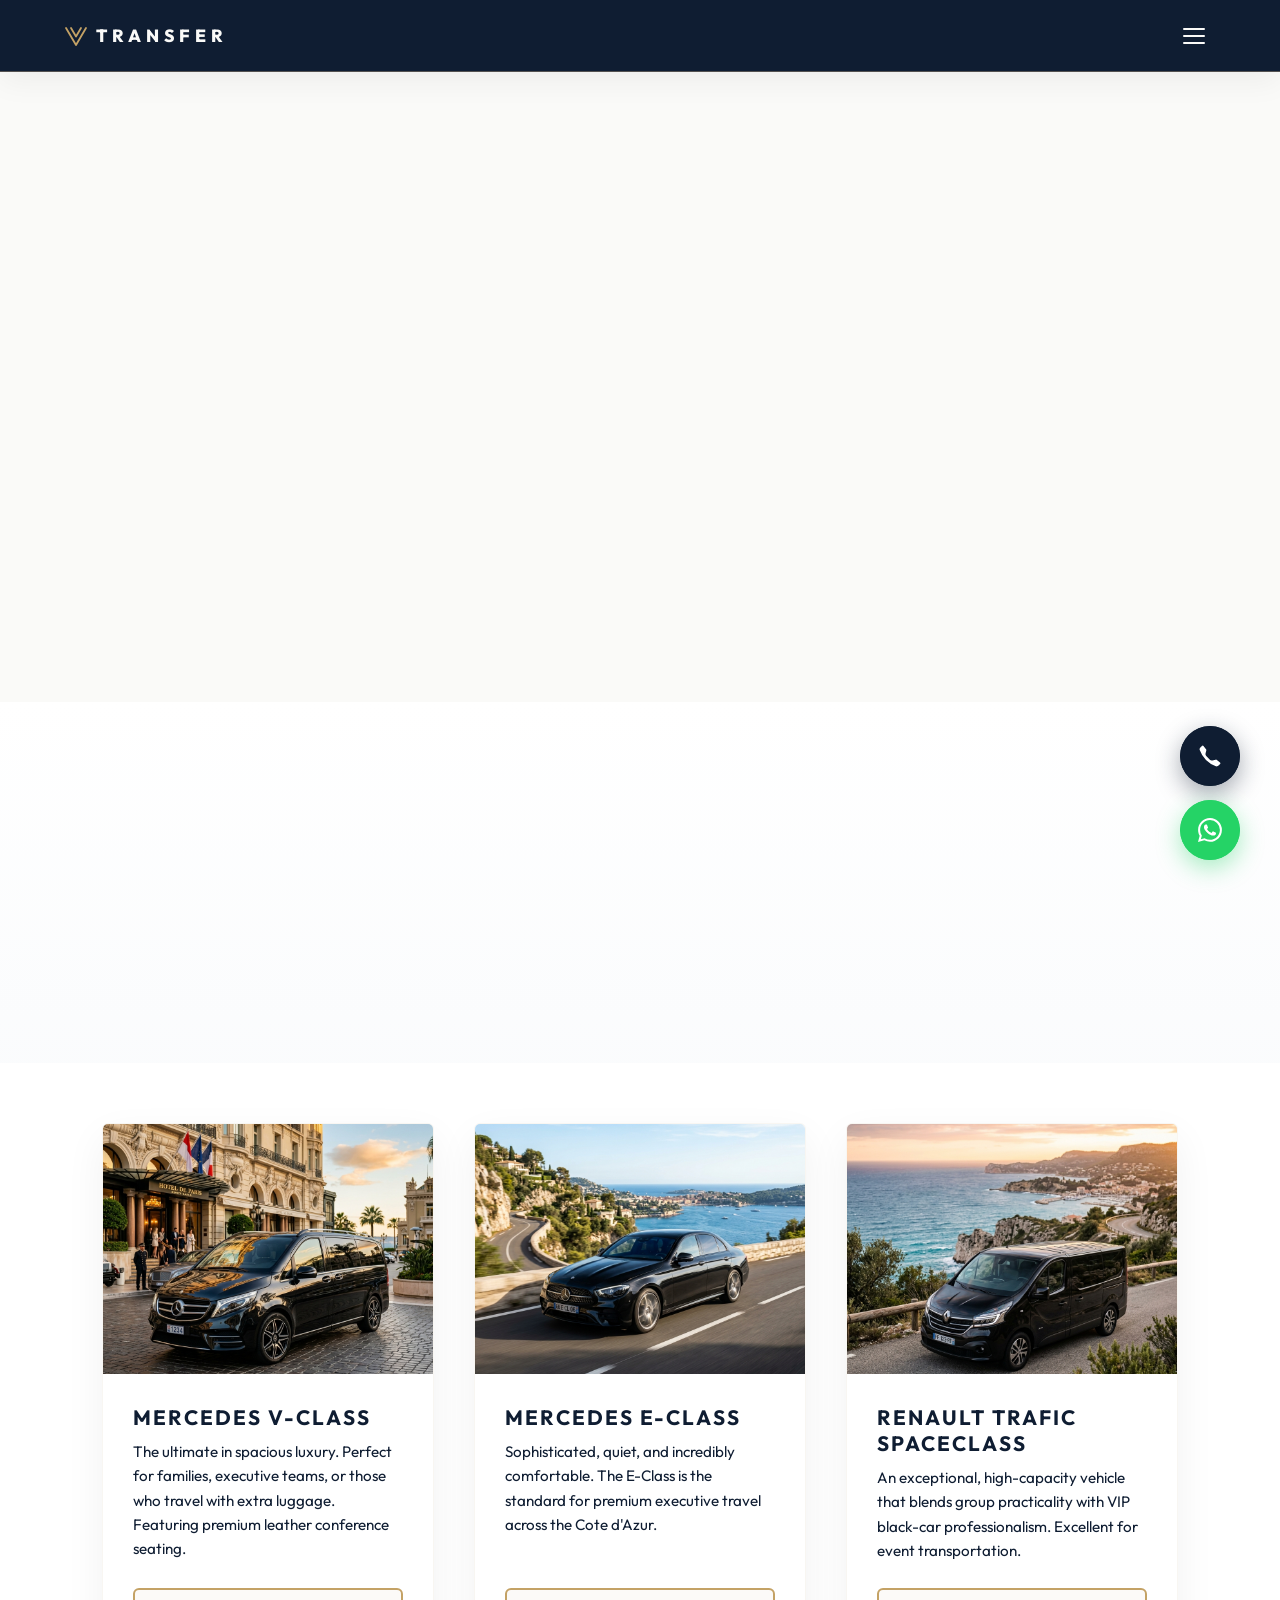
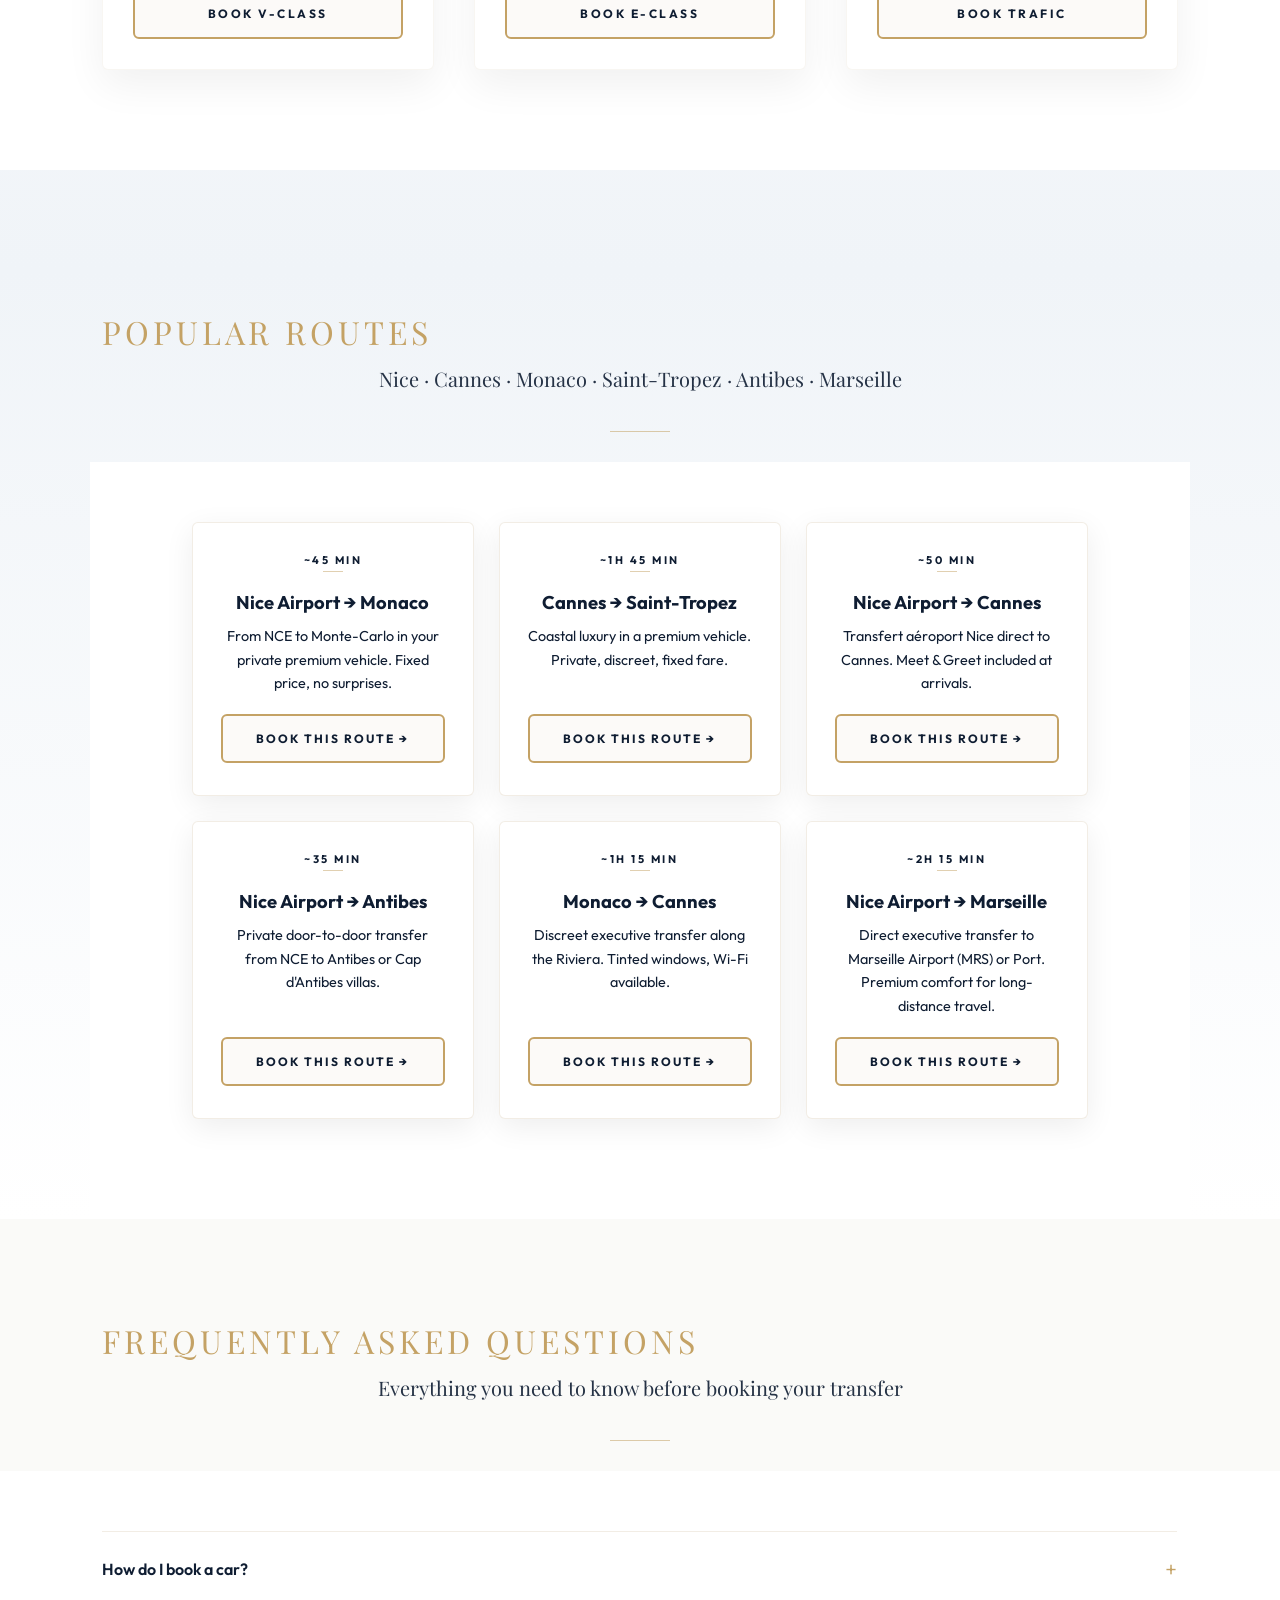
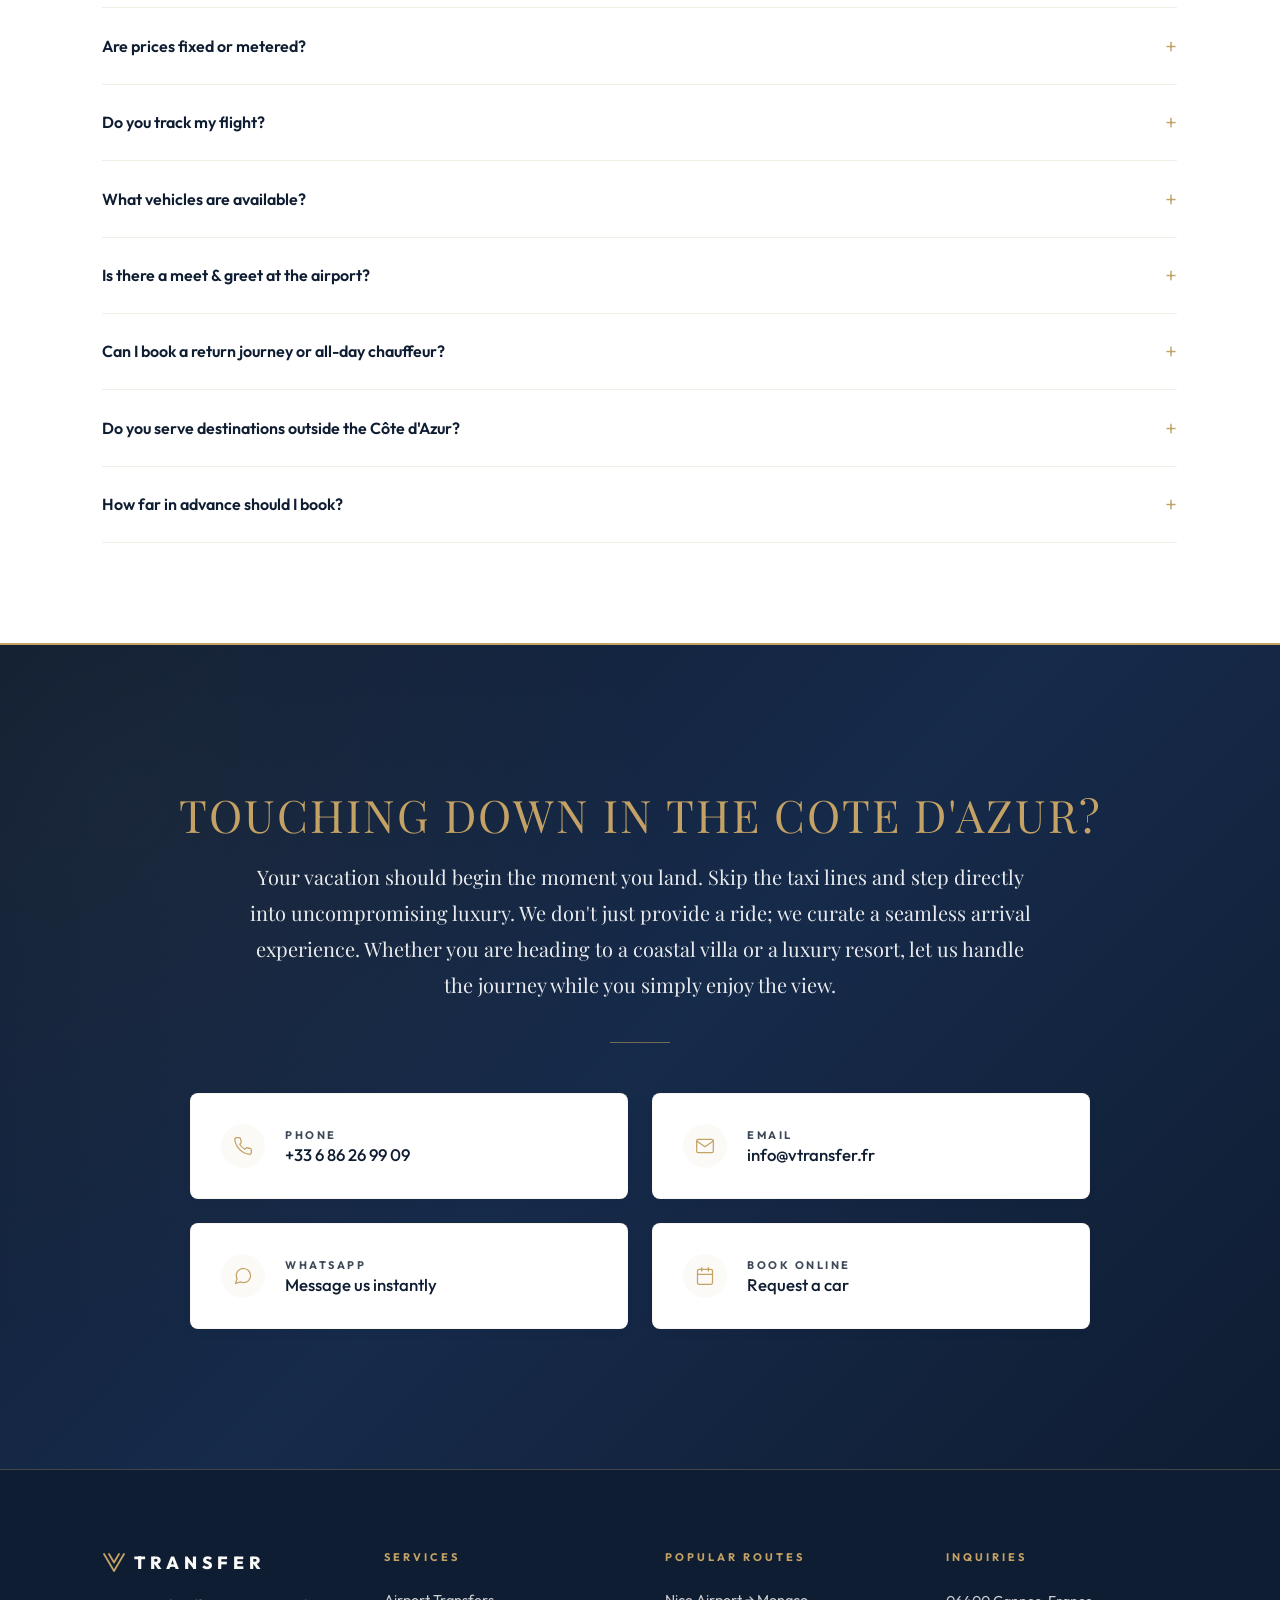
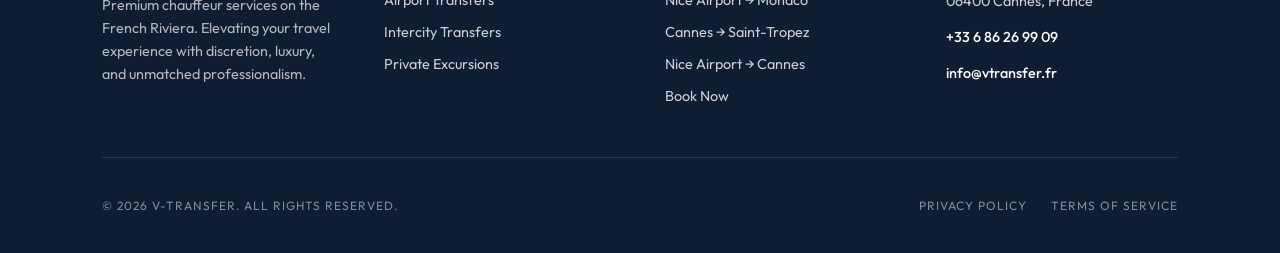
==== commit 437a956f: "fix: simplify Tours nav item to plain link, remove dropdown and chevron" ====
--- a/index.html
+++ b/index.html
@@ -57,6 +57,7 @@
             <li><a href="#home" data-i18n="nav.home">Home</a></li>
             <li><a href="#fleet" data-i18n="nav.fleet">Fleet</a></li>
             <li><a href="#routes" data-i18n="nav.routes">Routes</a></li>
+            <li><a href="private-excursions.html#tours">Tours</a></li>
             <li><a href="#faq" data-i18n="nav.faq">FAQ</a></li>
             <li><a href="#contact" data-i18n="nav.contact">Contact</a></li>
         </ul>
@@ -97,6 +98,7 @@
         <li><a href="#home" class="mobile-menu-close-on-click" data-i18n="nav.home">Home</a></li>
         <li><a href="#fleet" class="mobile-menu-close-on-click" data-i18n="nav.fleet">Fleet</a></li>
         <li><a href="#routes" class="mobile-menu-close-on-click" data-i18n="nav.routes">Routes</a></li>
+        <li><a href="private-excursions.html#tours" class="mobile-menu-close-on-click">Tours</a></li>
         <li><a href="#faq" class="mobile-menu-close-on-click" data-i18n="nav.faq">FAQ</a></li>
         <li><a href="#contact" class="mobile-menu-close-on-click" data-i18n="nav.contact">Contact</a></li>
     </ul>
--- a/style.css
+++ b/style.css
@@ -46,7 +46,11 @@
     z-index: 1001;
     box-shadow: 0 10px 30px rgba(0, 0, 0, 0.05);
     border-bottom: 1px solid rgba(188, 163, 127, 0.4);
-    transition: box-shadow 0.3s ease;
+    transition: box-shadow 0.3s ease, transform 0.3s ease;
+}
+
+.header--hidden {
+    transform: translateY(-100%);
 }
 
 .logo-link {
@@ -125,6 +129,7 @@
 .navBar a.active {
     color: var(--champagne-bronze);
 }
+
 
 .requestButton {
     display: flex;
@@ -3544,3 +3549,739 @@
     color: #ffd060;
 }
 
+/* ========================================================================
+   SERVICES HUB PAGE
+   ======================================================================== */
+
+/* --- Hero --- */
+.svc-hub-hero {
+    position: relative;
+    background: var(--sea-navy);
+    min-height: 420px;
+    display: flex;
+    align-items: center;
+    justify-content: center;
+    overflow: hidden;
+    padding: 100px 5% 80px;
+}
+
+.svc-hub-hero-bg {
+    position: absolute;
+    inset: 0;
+    background:
+        linear-gradient(135deg, rgba(196,162,101,0.08) 0%, transparent 60%),
+        repeating-linear-gradient(
+            0deg,
+            transparent,
+            transparent 39px,
+            rgba(196,162,101,0.04) 40px
+        ),
+        repeating-linear-gradient(
+            90deg,
+            transparent,
+            transparent 39px,
+            rgba(196,162,101,0.04) 40px
+        );
+    pointer-events: none;
+}
+
+.svc-hub-hero-content {
+    position: relative;
+    z-index: 2;
+    text-align: center;
+    max-width: 760px;
+}
+
+.svc-hub-eyebrow {
+    display: inline-block;
+    font-size: 0.7rem;
+    font-weight: 700;
+    letter-spacing: 5px;
+    text-transform: uppercase;
+    color: var(--champagne-bronze);
+    margin-bottom: 18px;
+}
+
+.svc-hub-hero-content h1 {
+    font-family: 'Playfair Display', serif;
+    font-size: clamp(2.4rem, 5vw, 3.6rem);
+    color: var(--yacht-cream);
+    line-height: 1.15;
+    margin-bottom: 20px;
+    text-shadow: 0 4px 30px rgba(0,0,0,0.3);
+}
+
+.svc-hub-hero-content p {
+    font-size: 1.05rem;
+    color: rgba(240,235,227,0.7);
+    line-height: 1.75;
+    max-width: 560px;
+    margin: 0 auto;
+}
+
+/* --- Section header label --- */
+.svc-hub-label {
+    display: inline-block;
+    font-size: 0.7rem;
+    font-weight: 700;
+    letter-spacing: 5px;
+    text-transform: uppercase;
+    color: var(--champagne-bronze);
+    margin-bottom: 14px;
+}
+
+/* --- Core Services Section --- */
+.svc-hub-section {
+    padding: 90px 5%;
+    background: var(--riviera-white);
+}
+
+.svc-hub-section-header {
+    text-align: center;
+    margin-bottom: 60px;
+}
+
+.svc-hub-section-header h2 {
+    font-family: 'Playfair Display', serif;
+    font-size: clamp(1.9rem, 3.5vw, 2.6rem);
+    color: var(--sea-navy);
+    line-height: 1.2;
+}
+
+.svc-hub-grid {
+    display: grid;
+    grid-template-columns: repeat(auto-fit, minmax(300px, 1fr));
+    gap: 28px;
+    max-width: 1200px;
+    margin: 0 auto;
+}
+
+/* --- Core Service Card --- */
+.svc-hub-card {
+    background: #fff;
+    border-radius: 10px;
+    overflow: hidden;
+    box-shadow: 0 8px 30px rgba(15,29,50,0.07);
+    border: 1px solid rgba(196,162,101,0.1);
+    display: flex;
+    flex-direction: column;
+    transition: transform 0.4s cubic-bezier(0.165,0.84,0.44,1), box-shadow 0.4s ease;
+}
+
+.svc-hub-card:hover {
+    transform: translateY(-6px);
+    box-shadow: 0 20px 50px rgba(15,29,50,0.12);
+}
+
+.svc-hub-card-img-wrap {
+    position: relative;
+    height: 220px;
+    overflow: hidden;
+}
+
+.svc-hub-card-img {
+    width: 100%;
+    height: 100%;
+    object-fit: cover;
+    display: block;
+    transition: transform 0.6s ease;
+}
+
+.svc-hub-card:hover .svc-hub-card-img {
+    transform: scale(1.05);
+}
+
+.svc-hub-card-overlay {
+    position: absolute;
+    inset: 0;
+    background: linear-gradient(to bottom, rgba(15,29,50,0.1) 0%, rgba(15,29,50,0.55) 100%);
+}
+
+.svc-hub-card-tag {
+    position: absolute;
+    bottom: 14px;
+    left: 16px;
+    font-size: 0.68rem;
+    font-weight: 700;
+    letter-spacing: 3px;
+    text-transform: uppercase;
+    color: var(--champagne-bronze);
+    background: rgba(15,29,50,0.7);
+    border: 1px solid rgba(196,162,101,0.35);
+    border-radius: 20px;
+    padding: 4px 12px;
+    backdrop-filter: blur(4px);
+}
+
+.svc-hub-card-body {
+    padding: 28px 28px 24px;
+    display: flex;
+    flex-direction: column;
+    flex: 1;
+}
+
+.svc-hub-card-body h3 {
+    font-size: 1.1rem;
+    font-weight: 700;
+    letter-spacing: 1.5px;
+    text-transform: uppercase;
+    color: var(--sea-navy);
+    margin-bottom: 12px;
+}
+
+.svc-hub-card-body p {
+    font-size: 0.92rem;
+    color: #666;
+    line-height: 1.65;
+    margin-bottom: 18px;
+}
+
+.svc-hub-features {
+    list-style: none;
+    margin: 0 0 24px 0;
+    padding: 0;
+}
+
+.svc-hub-features li {
+    font-size: 0.85rem;
+    color: var(--sea-navy);
+    padding-left: 18px;
+    position: relative;
+    margin-bottom: 7px;
+    line-height: 1.5;
+}
+
+.svc-hub-features li::before {
+    content: '✓';
+    position: absolute;
+    left: 0;
+    color: var(--champagne-bronze);
+    font-weight: bold;
+}
+
+.svc-hub-card-body .banner-btn {
+    margin-top: auto;
+    width: 100%;
+    text-align: center;
+    justify-content: center;
+    font-size: 10px;
+    padding: 12px 20px;
+}
+
+/* --- Why V-Transfer Section --- */
+.svc-why-section {
+    padding: 90px 5%;
+    background: var(--sea-navy);
+}
+
+.svc-why-header {
+    text-align: center;
+    margin-bottom: 60px;
+}
+
+.svc-why-header .svc-hub-label {
+    color: var(--champagne-bronze);
+}
+
+.svc-why-header h2 {
+    font-family: 'Playfair Display', serif;
+    font-size: clamp(1.9rem, 3.5vw, 2.6rem);
+    color: var(--yacht-cream);
+    line-height: 1.2;
+}
+
+.svc-why-grid {
+    display: grid;
+    grid-template-columns: repeat(auto-fit, minmax(260px, 1fr));
+    gap: 28px;
+    max-width: 1100px;
+    margin: 0 auto;
+}
+
+.svc-why-card {
+    background: rgba(255,255,255,0.04);
+    border: 1px solid rgba(196,162,101,0.18);
+    border-radius: 10px;
+    padding: 36px 30px;
+    text-align: center;
+    transition: background 0.3s ease, border-color 0.3s ease, transform 0.4s ease;
+}
+
+.svc-why-card:hover {
+    background: rgba(196,162,101,0.06);
+    border-color: rgba(196,162,101,0.35);
+    transform: translateY(-4px);
+}
+
+.svc-why-icon {
+    width: 64px;
+    height: 64px;
+    border-radius: 50%;
+    background: rgba(196,162,101,0.12);
+    border: 1px solid rgba(196,162,101,0.25);
+    display: flex;
+    align-items: center;
+    justify-content: center;
+    margin: 0 auto 22px;
+    color: var(--champagne-bronze);
+    transition: background 0.3s ease;
+}
+
+.svc-why-card:hover .svc-why-icon {
+    background: rgba(196,162,101,0.2);
+}
+
+.svc-why-card h3 {
+    font-size: 1.05rem;
+    font-weight: 700;
+    color: var(--yacht-cream);
+    margin-bottom: 12px;
+    letter-spacing: 0.5px;
+}
+
+.svc-why-card p {
+    font-size: 0.9rem;
+    color: rgba(240,235,227,0.6);
+    line-height: 1.7;
+}
+
+/* --- Custom Quote CTA Banner --- */
+.svc-cta-section {
+    padding: 90px 5%;
+    background: var(--riviera-white);
+}
+
+.svc-cta-inner {
+    max-width: 680px;
+    margin: 0 auto;
+    text-align: center;
+}
+
+.svc-cta-inner h2 {
+    font-family: 'Playfair Display', serif;
+    font-size: clamp(1.8rem, 3vw, 2.4rem);
+    color: var(--sea-navy);
+    margin-bottom: 18px;
+}
+
+.svc-cta-inner p {
+    font-size: 1rem;
+    color: var(--soft-gray);
+    line-height: 1.75;
+    margin-bottom: 36px;
+}
+
+.svc-cta-inner .btn-request {
+    background: var(--sea-navy);
+    color: var(--yacht-cream);
+    padding: 16px 48px;
+    font-size: 11px;
+}
+
+.svc-cta-inner .btn-request:hover {
+    background: var(--bronze-gradient);
+    color: #fff;
+}
+
+/* --- Services Hub Responsive --- */
+@media (max-width: 900px) {
+    .svc-hub-grid,
+    .svc-why-grid {
+        grid-template-columns: 1fr;
+    }
+
+    .svc-hub-hero {
+        padding: 80px 5% 60px;
+        min-height: 320px;
+    }
+}
+
+@media (max-width: 600px) {
+    .svc-hub-section,
+    .svc-why-section,
+    .svc-cta-section {
+        padding: 70px 4%;
+    }
+
+    .svc-hub-card-img-wrap {
+        height: 180px;
+    }
+}
+
+/* ========================================================================
+   FEATURED TOURS SECTION
+   ======================================================================== */
+
+.tours-section {
+    padding: 100px 5%;
+    background-color: var(--riviera-white);
+}
+
+.tours-section-header {
+    text-align: center;
+    margin-bottom: 70px;
+}
+
+.tours-section-header .section-eyebrow {
+    display: inline-block;
+    font-size: 0.7rem;
+    font-weight: 700;
+    letter-spacing: 5px;
+    text-transform: uppercase;
+    color: var(--champagne-bronze);
+    margin-bottom: 16px;
+}
+
+.tours-section-header h2 {
+    font-family: 'Playfair Display', serif;
+    font-size: clamp(2rem, 4vw, 2.8rem);
+    color: var(--sea-navy);
+    margin-bottom: 18px;
+    line-height: 1.2;
+}
+
+.tours-section-header p {
+    font-size: 1.05rem;
+    color: var(--soft-gray);
+    max-width: 620px;
+    margin: 0 auto;
+    line-height: 1.7;
+}
+
+/* --- Tour Cards Grid --- */
+.tours-grid {
+    display: grid;
+    grid-template-columns: repeat(auto-fit, minmax(340px, 1fr));
+    gap: 32px;
+    max-width: 1240px;
+    margin: 0 auto;
+}
+
+.tour-card {
+    background: #fff;
+    border-radius: 12px;
+    overflow: hidden;
+    box-shadow: 0 8px 30px rgba(15, 29, 50, 0.07);
+    border: 1px solid rgba(196, 162, 101, 0.12);
+    display: flex;
+    flex-direction: column;
+    transition: transform 0.4s cubic-bezier(0.165, 0.84, 0.44, 1), box-shadow 0.4s ease;
+}
+
+.tour-card:hover {
+    transform: translateY(-6px);
+    box-shadow: 0 20px 50px rgba(15, 29, 50, 0.12);
+}
+
+/* Wide card for 2-day tour */
+.tour-card--wide {
+    grid-column: 1 / -1;
+}
+
+/* --- Tour Card Header --- */
+.tour-card-header {
+    background: var(--sea-navy);
+    padding: 28px 30px 24px;
+    position: relative;
+    overflow: hidden;
+}
+
+.tour-card-header::before {
+    content: '';
+    position: absolute;
+    inset: 0;
+    background: linear-gradient(135deg, rgba(196, 162, 101, 0.12) 0%, transparent 70%);
+    pointer-events: none;
+}
+
+.tour-badge {
+    display: inline-flex;
+    align-items: center;
+    gap: 6px;
+    background: rgba(196, 162, 101, 0.15);
+    border: 1px solid rgba(196, 162, 101, 0.4);
+    border-radius: 20px;
+    padding: 5px 14px;
+    font-size: 0.7rem;
+    font-weight: 700;
+    letter-spacing: 3px;
+    text-transform: uppercase;
+    color: var(--champagne-bronze);
+    margin-bottom: 14px;
+}
+
+.tour-card-header h3 {
+    font-family: 'Playfair Display', serif;
+    font-size: 1.5rem;
+    color: var(--yacht-cream);
+    line-height: 1.3;
+    margin-bottom: 10px;
+}
+
+.tour-tagline {
+    font-size: 0.85rem;
+    color: rgba(240, 235, 227, 0.65);
+    line-height: 1.6;
+}
+
+/* --- Tour Body --- */
+.tour-card-body {
+    padding: 28px 30px;
+    flex: 1;
+    display: flex;
+    flex-direction: column;
+}
+
+/* --- Day Tabs for multi-day tours --- */
+.tour-tabs {
+    display: flex;
+    gap: 0;
+    margin-bottom: 24px;
+    border-bottom: 2px solid rgba(196, 162, 101, 0.15);
+}
+
+.tour-tab-btn {
+    background: none;
+    border: none;
+    cursor: pointer;
+    padding: 10px 22px;
+    font-family: 'Outfit', sans-serif;
+    font-size: 0.8rem;
+    font-weight: 700;
+    letter-spacing: 2px;
+    text-transform: uppercase;
+    color: var(--soft-gray);
+    border-bottom: 2px solid transparent;
+    margin-bottom: -2px;
+    transition: color 0.25s ease, border-color 0.25s ease;
+}
+
+.tour-tab-btn.active,
+.tour-tab-btn:hover {
+    color: var(--champagne-bronze);
+    border-bottom-color: var(--champagne-bronze);
+}
+
+.tour-day-panel {
+    display: none;
+}
+
+.tour-day-panel.active {
+    display: block;
+}
+
+/* --- Itinerary Timeline --- */
+.tour-itinerary {
+    list-style: none;
+    margin: 0 0 24px 0;
+    padding: 0;
+    position: relative;
+}
+
+.tour-itinerary::before {
+    content: '';
+    position: absolute;
+    left: 47px;
+    top: 8px;
+    bottom: 8px;
+    width: 1px;
+    background: linear-gradient(to bottom, var(--champagne-bronze), rgba(196, 162, 101, 0.15));
+}
+
+.tour-itinerary li {
+    display: flex;
+    align-items: flex-start;
+    gap: 16px;
+    margin-bottom: 14px;
+    position: relative;
+}
+
+.tour-time {
+    font-size: 0.72rem;
+    font-weight: 700;
+    letter-spacing: 0.5px;
+    color: var(--champagne-bronze);
+    min-width: 46px;
+    text-align: right;
+    padding-top: 2px;
+    flex-shrink: 0;
+}
+
+.tour-dot {
+    width: 10px;
+    height: 10px;
+    border-radius: 50%;
+    background: var(--champagne-bronze);
+    flex-shrink: 0;
+    margin-top: 4px;
+    box-shadow: 0 0 0 3px rgba(196, 162, 101, 0.18);
+    position: relative;
+    z-index: 1;
+}
+
+.tour-stop {
+    font-size: 0.9rem;
+    line-height: 1.5;
+    color: #444;
+}
+
+.tour-stop strong {
+    display: block;
+    font-size: 0.82rem;
+    font-weight: 700;
+    color: var(--sea-navy);
+    margin-bottom: 2px;
+}
+
+/* --- Tour Includes --- */
+.tour-includes-title {
+    font-size: 0.72rem;
+    font-weight: 700;
+    letter-spacing: 3px;
+    text-transform: uppercase;
+    color: var(--soft-gray);
+    margin-bottom: 12px;
+    padding-top: 20px;
+    border-top: 1px solid rgba(196, 162, 101, 0.12);
+}
+
+.tour-includes {
+    list-style: none;
+    margin: 0 0 28px 0;
+    padding: 0;
+}
+
+.tour-includes li {
+    font-size: 0.88rem;
+    color: #555;
+    padding-left: 20px;
+    position: relative;
+    margin-bottom: 8px;
+    line-height: 1.5;
+}
+
+.tour-includes li::before {
+    content: '✓';
+    position: absolute;
+    left: 0;
+    color: var(--champagne-bronze);
+    font-weight: bold;
+}
+
+/* --- Tour CTA --- */
+.tour-cta {
+    margin-top: auto;
+}
+
+.tour-cta .btn-request {
+    display: inline-block;
+    width: 100%;
+    text-align: center;
+    box-sizing: border-box;
+    background: var(--sea-navy);
+    color: var(--yacht-cream);
+    justify-content: center;
+}
+
+.tour-cta .btn-request:hover {
+    background: var(--bronze-gradient);
+    color: #fff;
+}
+
+
+/* --- Wide card body layout --- */
+.tour-card--wide .tour-card-body {
+    display: block;
+}
+
+.tour-card--wide .tour-wide-inner {
+    display: grid;
+    grid-template-columns: 1fr 1fr;
+    gap: 32px;
+    margin-bottom: 24px;
+}
+
+.tour-card--wide .tour-day-column {
+    border-right: 1px solid rgba(196, 162, 101, 0.12);
+    padding-right: 32px;
+}
+
+.tour-card--wide .tour-day-column:last-child {
+    border-right: none;
+    padding-right: 0;
+}
+
+.tour-day-label {
+    display: flex;
+    align-items: center;
+    gap: 10px;
+    margin-bottom: 18px;
+}
+
+.tour-day-label-text {
+    font-size: 0.72rem;
+    font-weight: 700;
+    letter-spacing: 3px;
+    text-transform: uppercase;
+    color: var(--champagne-bronze);
+}
+
+.tour-day-label-title {
+    font-family: 'Playfair Display', serif;
+    font-size: 1rem;
+    color: var(--sea-navy);
+    margin-left: 2px;
+}
+
+/* --- Mobile Responsive --- */
+@media (max-width: 900px) {
+    .tours-grid {
+        grid-template-columns: 1fr;
+    }
+
+    .tour-card--wide {
+        grid-column: auto;
+    }
+
+    .tour-card--wide .tour-wide-inner {
+        grid-template-columns: 1fr;
+        gap: 0;
+    }
+
+    .tour-card--wide .tour-day-column {
+        border-right: none;
+        padding-right: 0;
+        border-bottom: 1px solid rgba(196, 162, 101, 0.12);
+        padding-bottom: 24px;
+        margin-bottom: 24px;
+    }
+
+    .tour-card--wide .tour-day-column:last-child {
+        border-bottom: none;
+        margin-bottom: 0;
+        padding-bottom: 0;
+    }
+}
+
+@media (max-width: 600px) {
+    .tours-section {
+        padding: 70px 4%;
+    }
+
+    .tour-card-header {
+        padding: 22px 20px 18px;
+    }
+
+    .tour-card-body {
+        padding: 22px 20px;
+    }
+
+    .tour-card-header h3 {
+        font-size: 1.3rem;
+    }
+
+    .tour-itinerary::before {
+        left: 44px;
+    }
+}
+
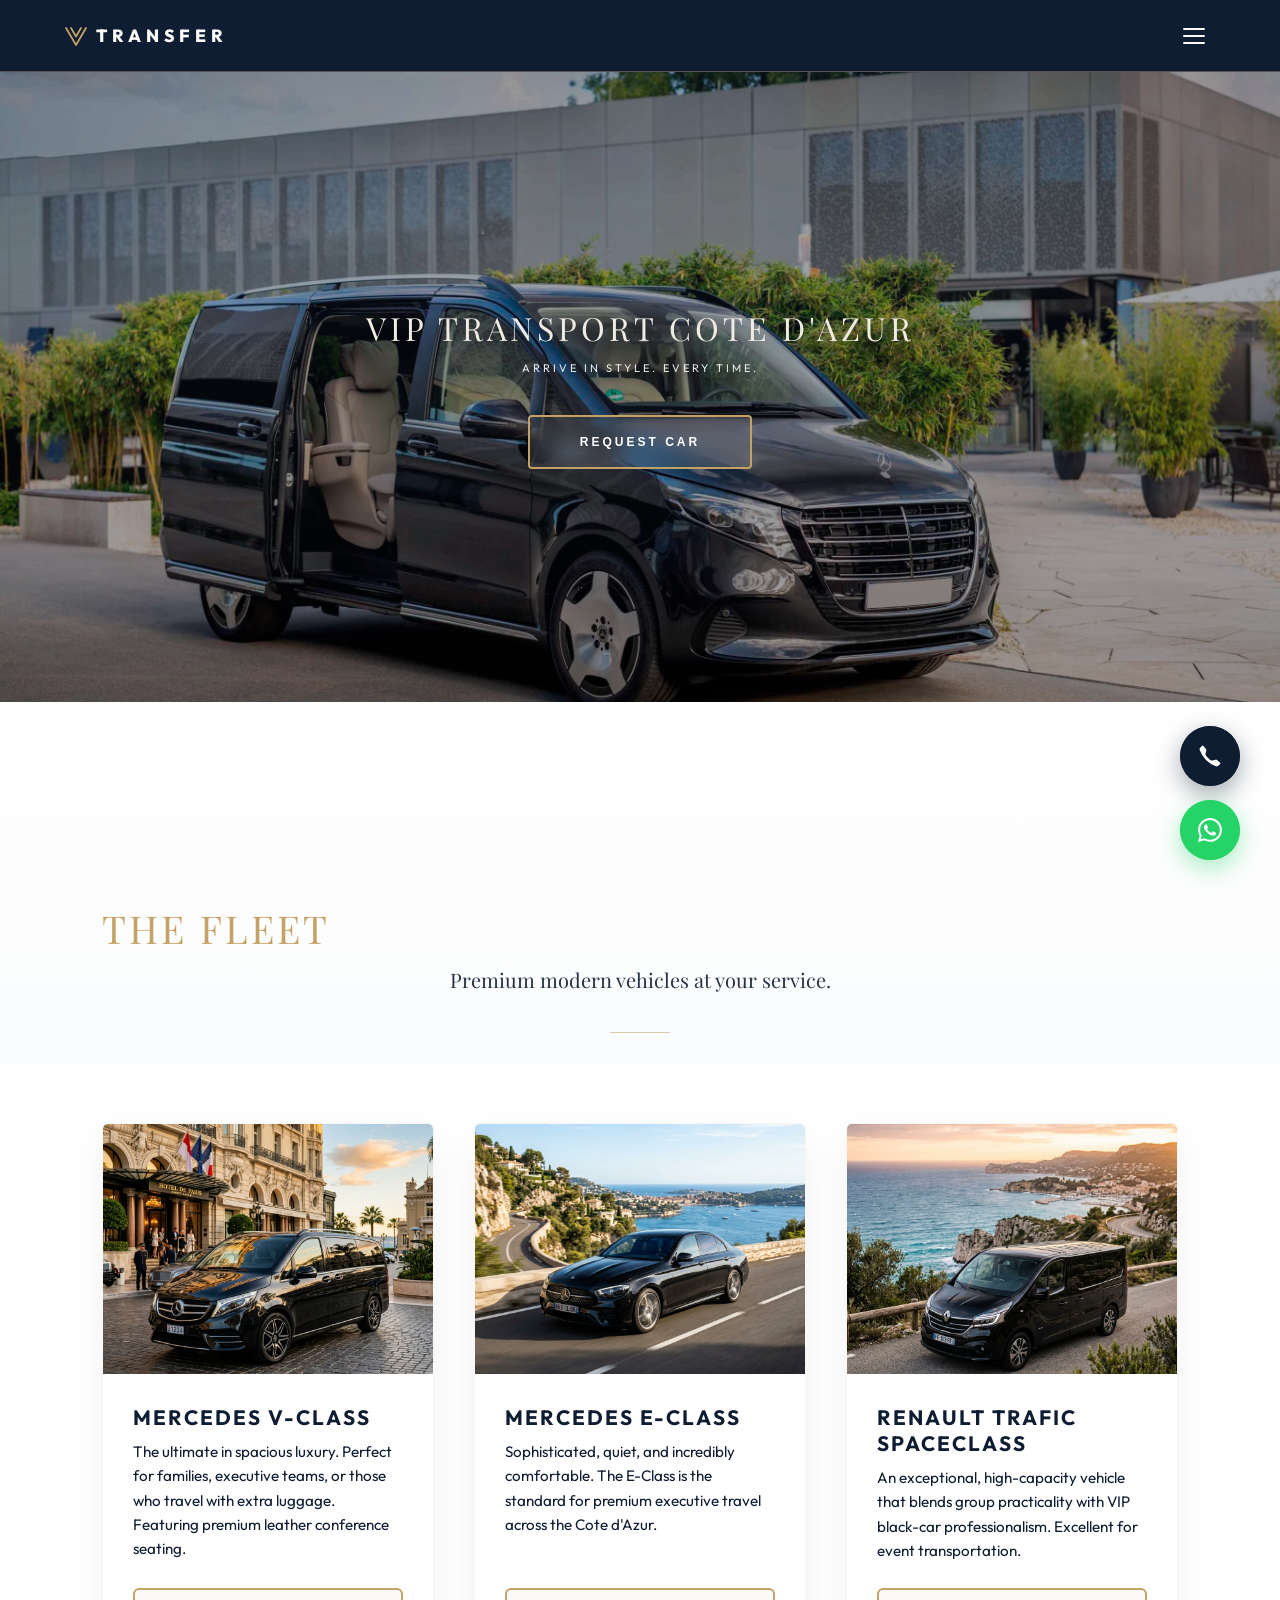
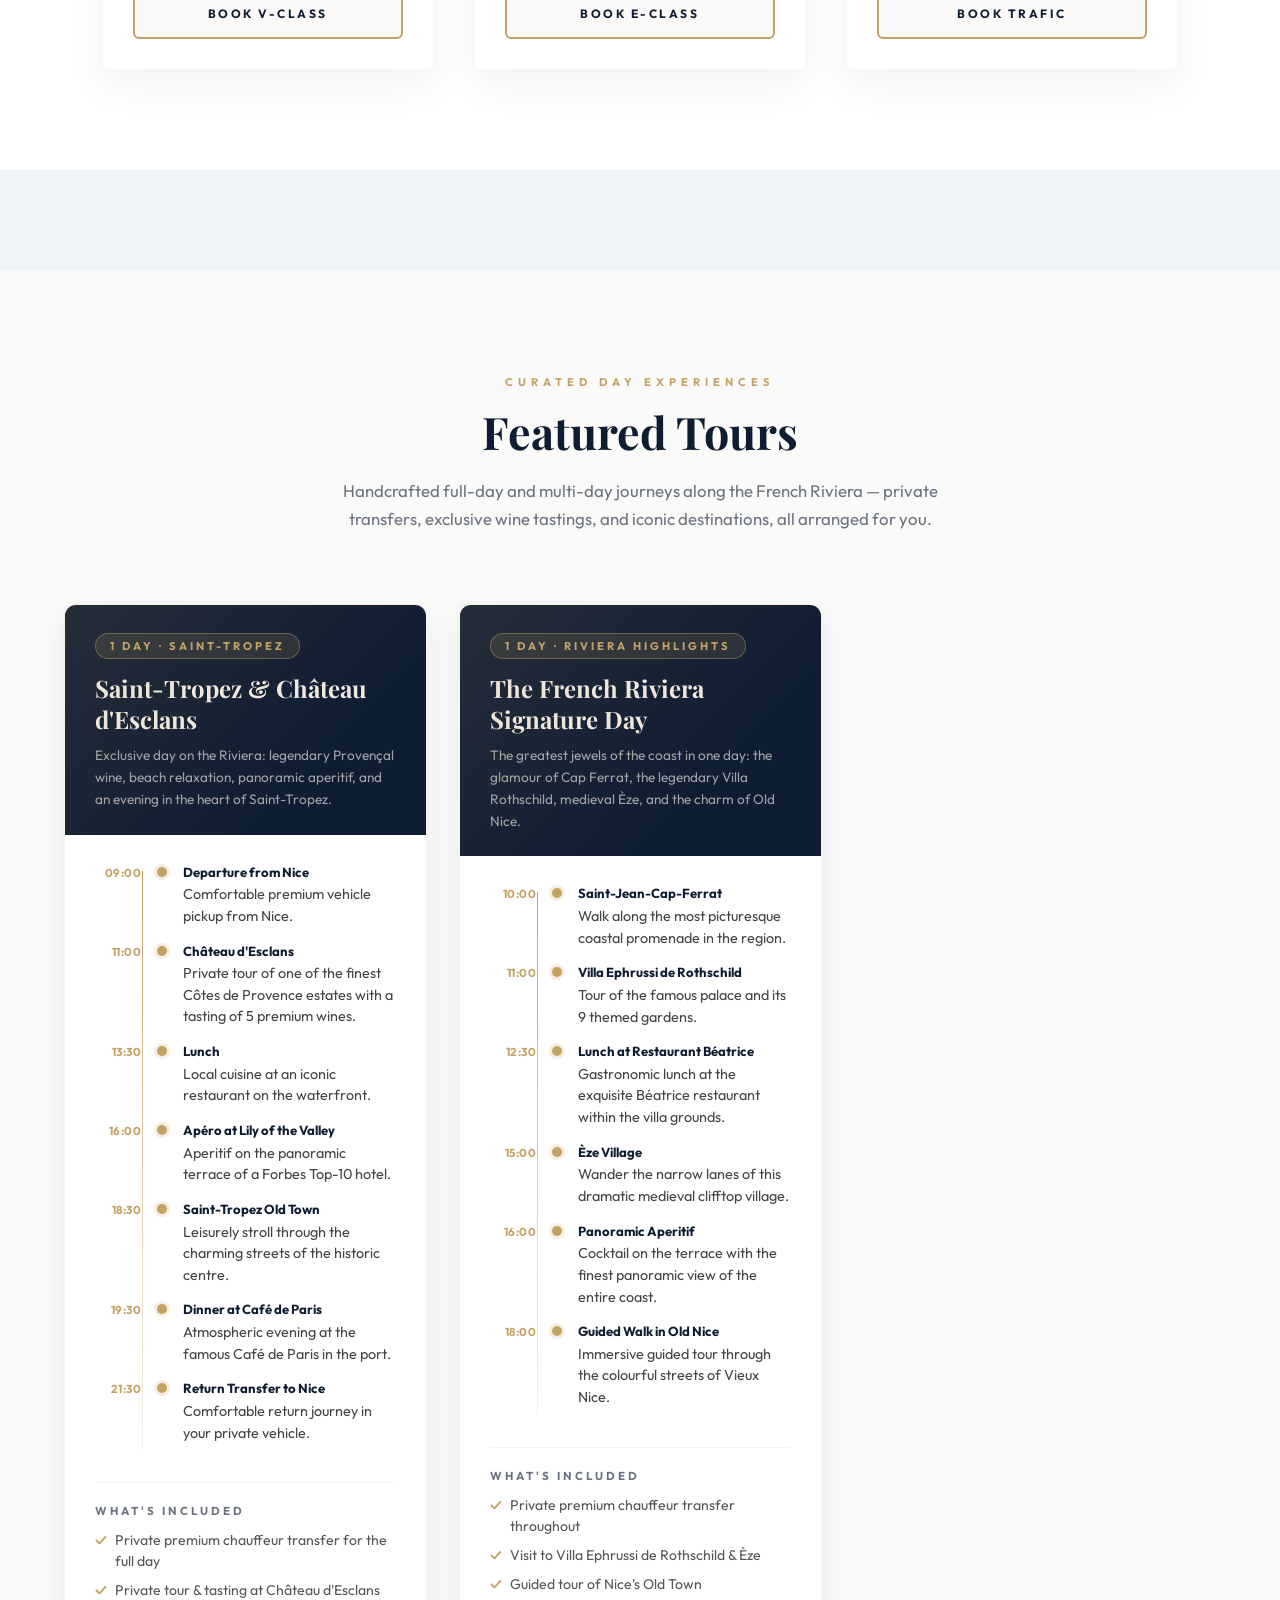
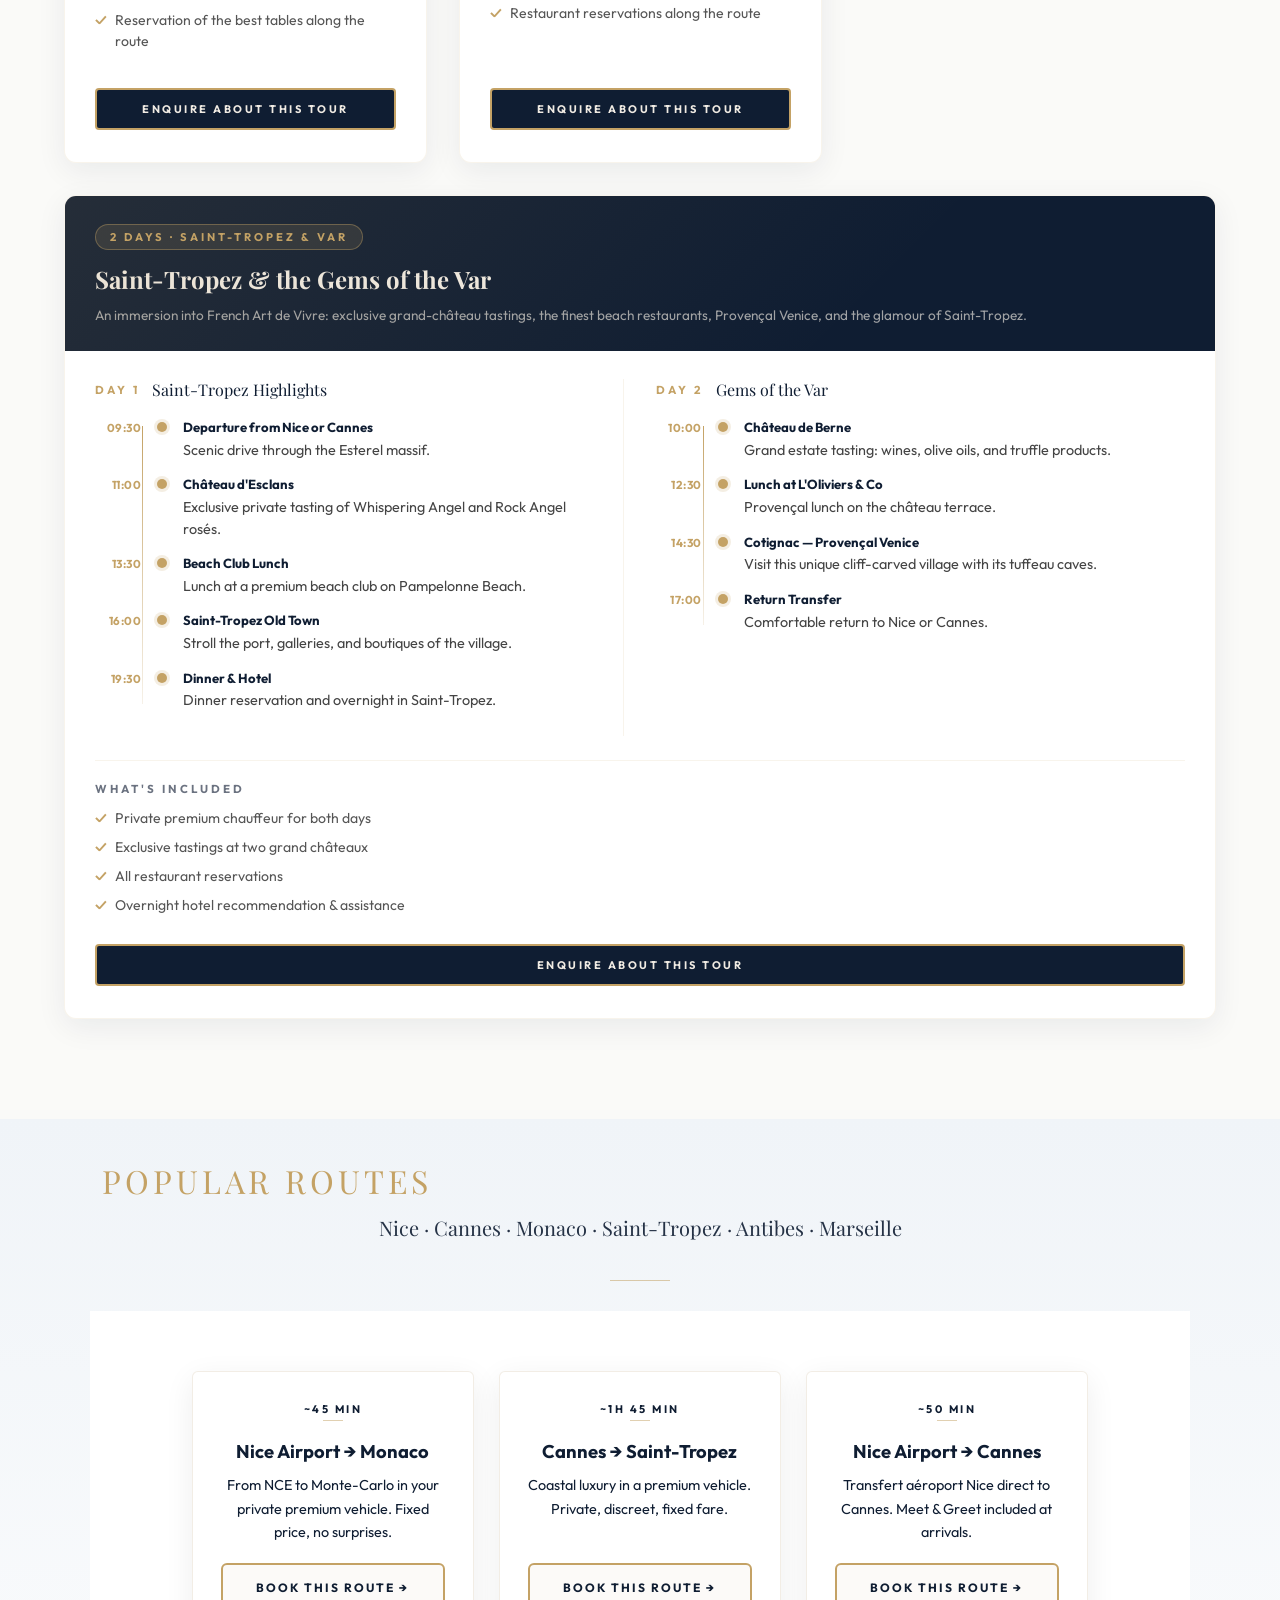
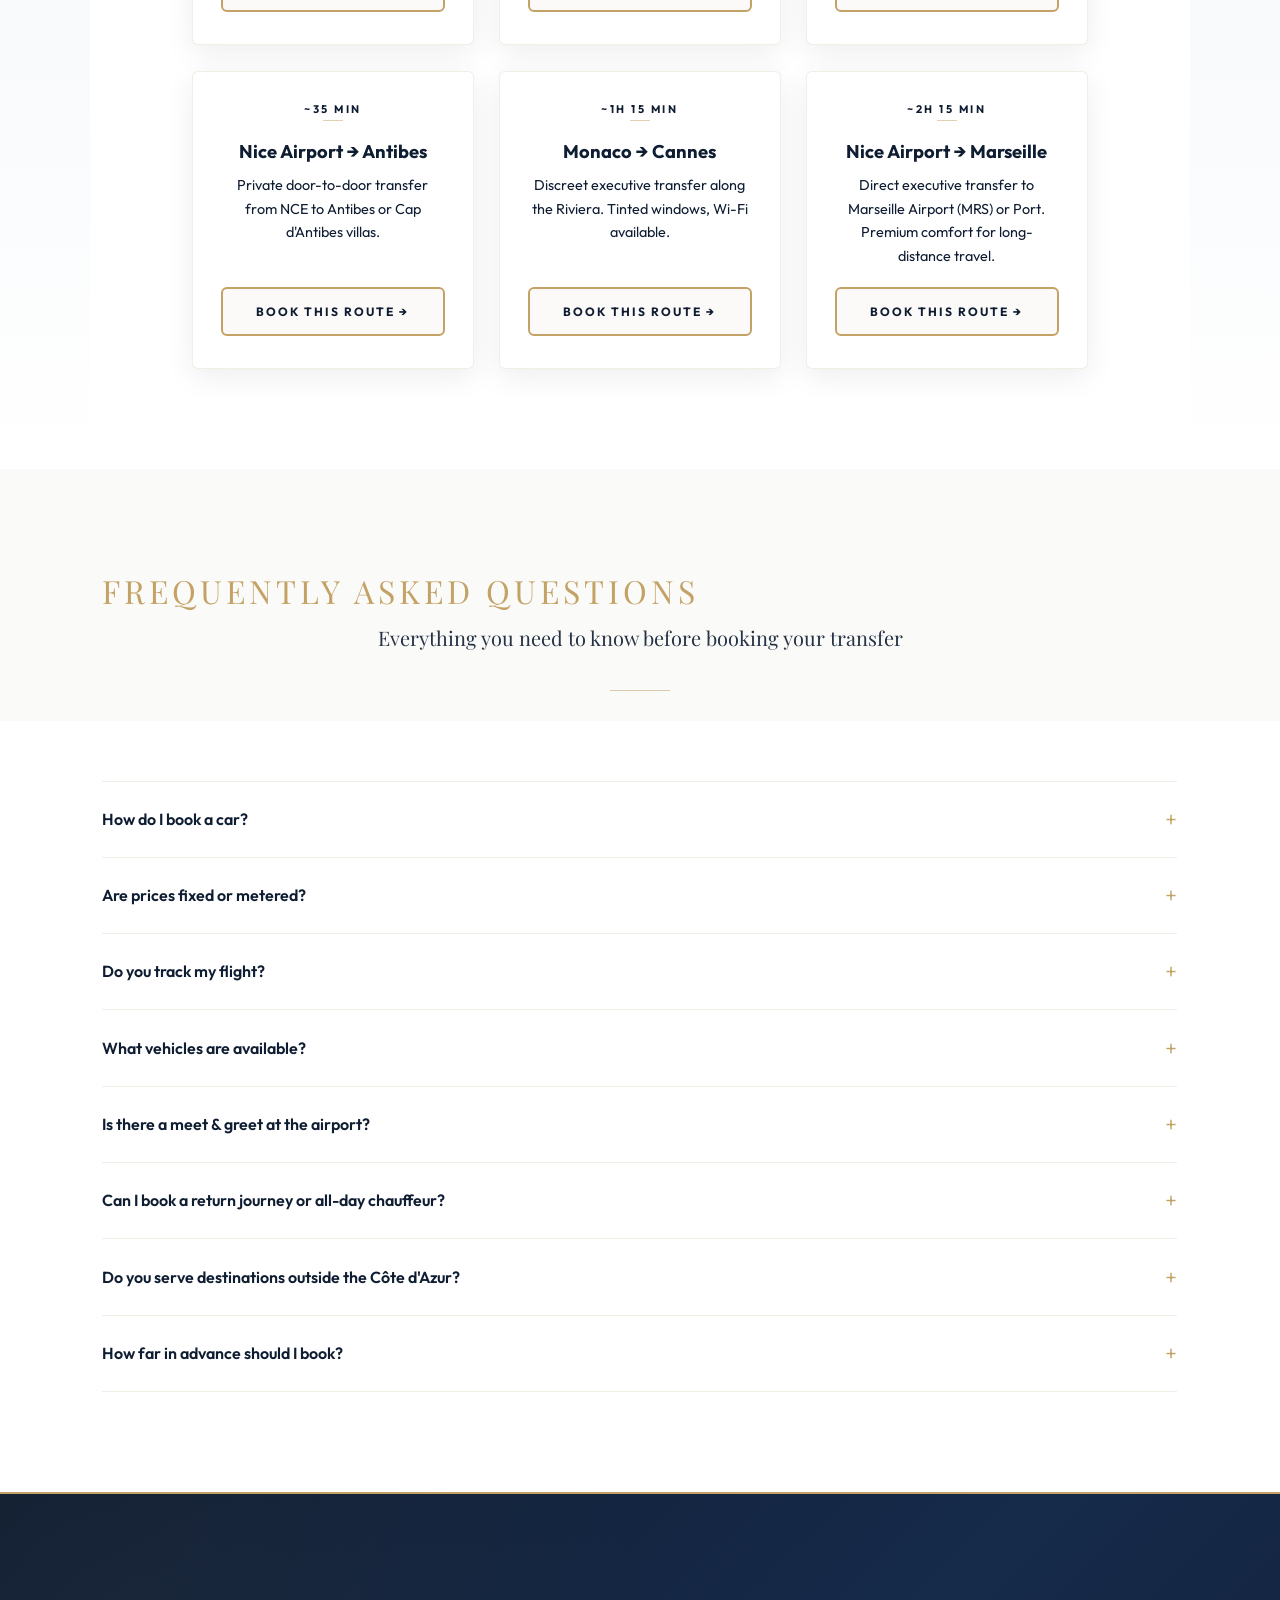
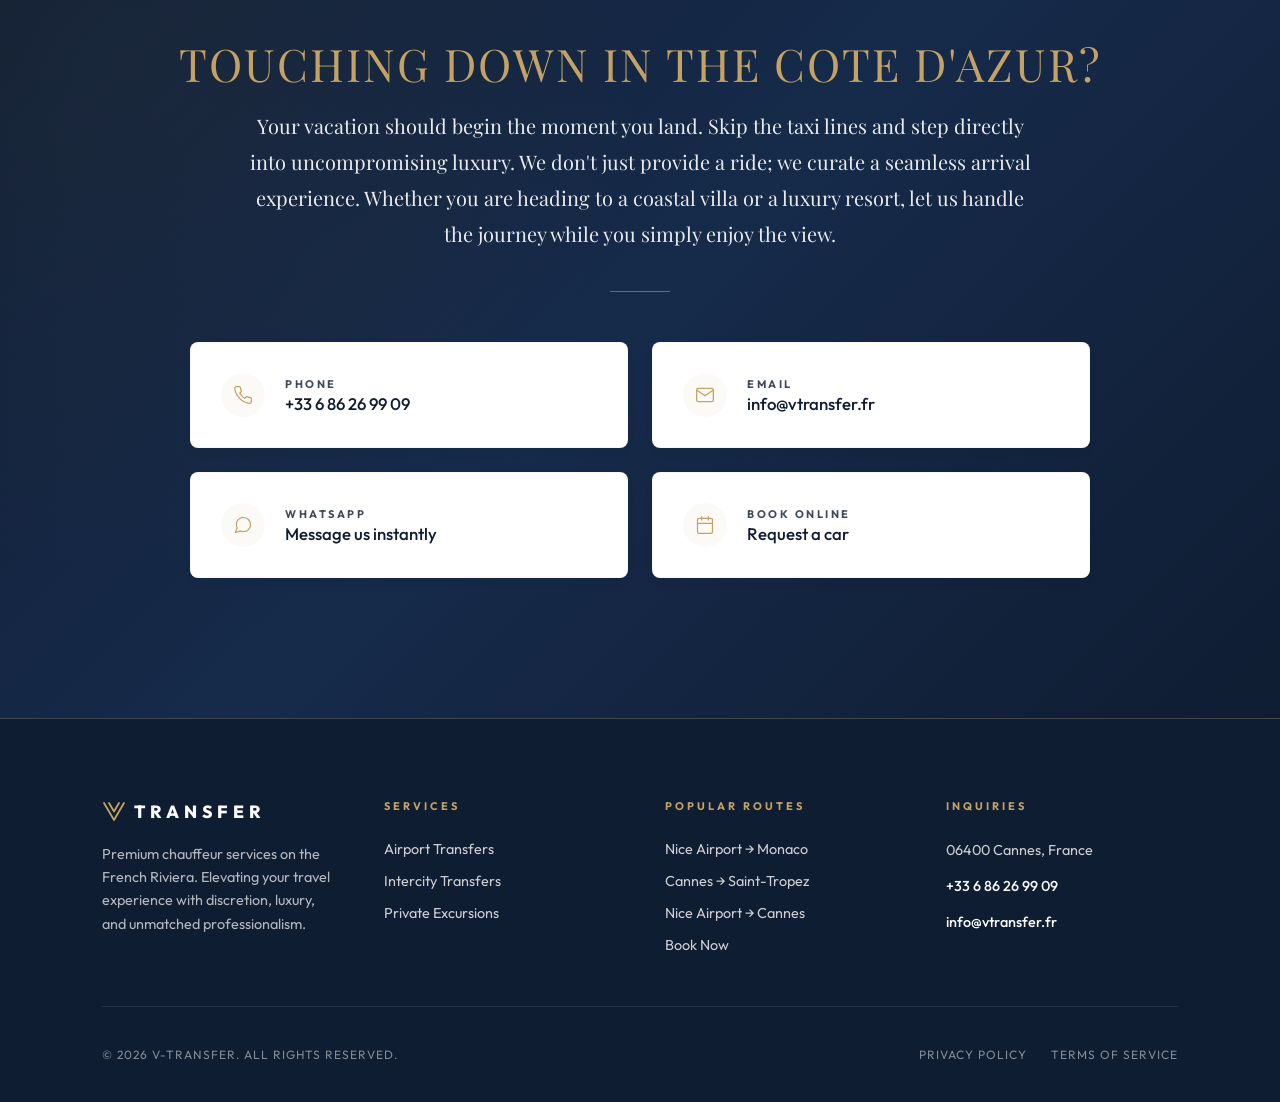
==== commit 125a1140: "feat: add Tours as own section in index.html between Fleet and Routes" ====
--- a/index.html
+++ b/index.html
@@ -57,7 +57,7 @@
             <li><a href="#home" data-i18n="nav.home">Home</a></li>
             <li><a href="#fleet" data-i18n="nav.fleet">Fleet</a></li>
             <li><a href="#routes" data-i18n="nav.routes">Routes</a></li>
-            <li><a href="private-excursions.html#tours">Tours</a></li>
+            <li><a href="#tours">Tours</a></li>
             <li><a href="#faq" data-i18n="nav.faq">FAQ</a></li>
             <li><a href="#contact" data-i18n="nav.contact">Contact</a></li>
         </ul>
@@ -98,7 +98,7 @@
         <li><a href="#home" class="mobile-menu-close-on-click" data-i18n="nav.home">Home</a></li>
         <li><a href="#fleet" class="mobile-menu-close-on-click" data-i18n="nav.fleet">Fleet</a></li>
         <li><a href="#routes" class="mobile-menu-close-on-click" data-i18n="nav.routes">Routes</a></li>
-        <li><a href="private-excursions.html#tours" class="mobile-menu-close-on-click">Tours</a></li>
+        <li><a href="#tours" class="mobile-menu-close-on-click">Tours</a></li>
         <li><a href="#faq" class="mobile-menu-close-on-click" data-i18n="nav.faq">FAQ</a></li>
         <li><a href="#contact" class="mobile-menu-close-on-click" data-i18n="nav.contact">Contact</a></li>
     </ul>
@@ -160,6 +160,124 @@
                 <a href="request.html?car=Renault+Trafic+SpaceClass" class="banner-btn" data-i18n="index.book_trafic">Book Trafic</a>
             </div>
         </div>
+    </div>
+</section>
+<!-- ===== TOURS ===== -->
+<section id="tours" class="tours-section">
+    <div class="tours-section-header reveal">
+        <span class="section-eyebrow">Curated Day Experiences</span>
+        <h2>Featured Tours</h2>
+        <p>Handcrafted full-day and multi-day journeys along the French Riviera — private transfers, exclusive wine tastings, and iconic destinations, all arranged for you.</p>
+    </div>
+
+    <div class="tours-grid">
+
+        <!-- TOUR 1: Saint-Tropez & Château d'Esclans (1 Day) -->
+        <div class="tour-card reveal">
+            <div class="tour-card-header">
+                <div class="tour-badge">1 Day · Saint-Tropez</div>
+                <h3>Saint-Tropez &amp; Château d'Esclans</h3>
+                <p class="tour-tagline">Exclusive day on the Riviera: legendary Provençal wine, beach relaxation, panoramic aperitif, and an evening in the heart of Saint-Tropez.</p>
+            </div>
+            <div class="tour-card-body">
+                <ul class="tour-itinerary">
+                    <li><span class="tour-time">09:00</span><span class="tour-dot"></span><div class="tour-stop"><strong>Departure from Nice</strong><span>Comfortable premium vehicle pickup from Nice.</span></div></li>
+                    <li><span class="tour-time">11:00</span><span class="tour-dot"></span><div class="tour-stop"><strong>Château d'Esclans</strong><span>Private tour of one of the finest Côtes de Provence estates with a tasting of 5 premium wines.</span></div></li>
+                    <li><span class="tour-time">13:30</span><span class="tour-dot"></span><div class="tour-stop"><strong>Lunch</strong><span>Local cuisine at an iconic restaurant on the waterfront.</span></div></li>
+                    <li><span class="tour-time">16:00</span><span class="tour-dot"></span><div class="tour-stop"><strong>Apéro at Lily of the Valley</strong><span>Aperitif on the panoramic terrace of a Forbes Top-10 hotel.</span></div></li>
+                    <li><span class="tour-time">18:30</span><span class="tour-dot"></span><div class="tour-stop"><strong>Saint-Tropez Old Town</strong><span>Leisurely stroll through the charming streets of the historic centre.</span></div></li>
+                    <li><span class="tour-time">19:30</span><span class="tour-dot"></span><div class="tour-stop"><strong>Dinner at Café de Paris</strong><span>Atmospheric evening at the famous Café de Paris in the port.</span></div></li>
+                    <li><span class="tour-time">21:30</span><span class="tour-dot"></span><div class="tour-stop"><strong>Return Transfer to Nice</strong><span>Comfortable return journey in your private vehicle.</span></div></li>
+                </ul>
+                <p class="tour-includes-title">What's Included</p>
+                <ul class="tour-includes">
+                    <li>Private premium chauffeur transfer for the full day</li>
+                    <li>Private tour &amp; tasting at Château d'Esclans</li>
+                    <li>Reservation of the best tables along the route</li>
+                </ul>
+                <div class="tour-cta">
+                    <a href="request.html" class="btn-request">Enquire About This Tour</a>
+                </div>
+            </div>
+        </div>
+
+        <!-- TOUR 2: French Riviera Signature Day (1 Day) -->
+        <div class="tour-card reveal">
+            <div class="tour-card-header">
+                <div class="tour-badge">1 Day · Riviera Highlights</div>
+                <h3>The French Riviera Signature Day</h3>
+                <p class="tour-tagline">The greatest jewels of the coast in one day: the glamour of Cap Ferrat, the legendary Villa Rothschild, medieval Èze, and the charm of Old Nice.</p>
+            </div>
+            <div class="tour-card-body">
+                <ul class="tour-itinerary">
+                    <li><span class="tour-time">10:00</span><span class="tour-dot"></span><div class="tour-stop"><strong>Saint-Jean-Cap-Ferrat</strong><span>Walk along the most picturesque coastal promenade in the region.</span></div></li>
+                    <li><span class="tour-time">11:00</span><span class="tour-dot"></span><div class="tour-stop"><strong>Villa Ephrussi de Rothschild</strong><span>Tour of the famous palace and its 9 themed gardens.</span></div></li>
+                    <li><span class="tour-time">12:30</span><span class="tour-dot"></span><div class="tour-stop"><strong>Lunch at Restaurant Béatrice</strong><span>Gastronomic lunch at the exquisite Béatrice restaurant within the villa grounds.</span></div></li>
+                    <li><span class="tour-time">15:00</span><span class="tour-dot"></span><div class="tour-stop"><strong>Èze Village</strong><span>Wander the narrow lanes of this dramatic medieval clifftop village.</span></div></li>
+                    <li><span class="tour-time">16:00</span><span class="tour-dot"></span><div class="tour-stop"><strong>Panoramic Aperitif</strong><span>Cocktail on the terrace with the finest panoramic view of the entire coast.</span></div></li>
+                    <li><span class="tour-time">18:00</span><span class="tour-dot"></span><div class="tour-stop"><strong>Guided Walk in Old Nice</strong><span>Immersive guided tour through the colourful streets of Vieux Nice.</span></div></li>
+                </ul>
+                <p class="tour-includes-title">What's Included</p>
+                <ul class="tour-includes">
+                    <li>Private premium chauffeur transfer throughout</li>
+                    <li>Visit to Villa Ephrussi de Rothschild &amp; Èze</li>
+                    <li>Guided tour of Nice's Old Town</li>
+                    <li>Restaurant reservations along the route</li>
+                </ul>
+                <div class="tour-cta">
+                    <a href="request.html" class="btn-request">Enquire About This Tour</a>
+                </div>
+            </div>
+        </div>
+
+        <!-- TOUR 3: 2-Day Saint-Tropez & Var -->
+        <div class="tour-card tour-card--wide reveal">
+            <div class="tour-card-header">
+                <div class="tour-badge">2 Days · Saint-Tropez &amp; Var</div>
+                <h3>Saint-Tropez &amp; the Gems of the Var</h3>
+                <p class="tour-tagline">An immersion into French Art de Vivre: exclusive grand-château tastings, the finest beach restaurants, Provençal Venice, and the glamour of Saint-Tropez.</p>
+            </div>
+            <div class="tour-card-body">
+                <div class="tour-wide-inner">
+                    <div class="tour-day-column">
+                        <div class="tour-day-label">
+                            <span class="tour-day-label-text">Day 1</span>
+                            <span class="tour-day-label-title">Saint-Tropez Highlights</span>
+                        </div>
+                        <ul class="tour-itinerary">
+                            <li><span class="tour-time">09:30</span><span class="tour-dot"></span><div class="tour-stop"><strong>Departure from Nice or Cannes</strong><span>Scenic drive through the Esterel massif.</span></div></li>
+                            <li><span class="tour-time">11:00</span><span class="tour-dot"></span><div class="tour-stop"><strong>Château d'Esclans</strong><span>Exclusive private tasting of Whispering Angel and Rock Angel rosés.</span></div></li>
+                            <li><span class="tour-time">13:30</span><span class="tour-dot"></span><div class="tour-stop"><strong>Beach Club Lunch</strong><span>Lunch at a premium beach club on Pampelonne Beach.</span></div></li>
+                            <li><span class="tour-time">16:00</span><span class="tour-dot"></span><div class="tour-stop"><strong>Saint-Tropez Old Town</strong><span>Stroll the port, galleries, and boutiques of the village.</span></div></li>
+                            <li><span class="tour-time">19:30</span><span class="tour-dot"></span><div class="tour-stop"><strong>Dinner &amp; Hotel</strong><span>Dinner reservation and overnight in Saint-Tropez.</span></div></li>
+                        </ul>
+                    </div>
+                    <div class="tour-day-column">
+                        <div class="tour-day-label">
+                            <span class="tour-day-label-text">Day 2</span>
+                            <span class="tour-day-label-title">Gems of the Var</span>
+                        </div>
+                        <ul class="tour-itinerary">
+                            <li><span class="tour-time">10:00</span><span class="tour-dot"></span><div class="tour-stop"><strong>Château de Berne</strong><span>Grand estate tasting: wines, olive oils, and truffle products.</span></div></li>
+                            <li><span class="tour-time">12:30</span><span class="tour-dot"></span><div class="tour-stop"><strong>Lunch at L'Oliviers &amp; Co</strong><span>Provençal lunch on the château terrace.</span></div></li>
+                            <li><span class="tour-time">14:30</span><span class="tour-dot"></span><div class="tour-stop"><strong>Cotignac — Provençal Venice</strong><span>Visit this unique cliff-carved village with its tuffeau caves.</span></div></li>
+                            <li><span class="tour-time">17:00</span><span class="tour-dot"></span><div class="tour-stop"><strong>Return Transfer</strong><span>Comfortable return to Nice or Cannes.</span></div></li>
+                        </ul>
+                    </div>
+                </div>
+                <p class="tour-includes-title">What's Included</p>
+                <ul class="tour-includes">
+                    <li>Private premium chauffeur for both days</li>
+                    <li>Exclusive tastings at two grand châteaux</li>
+                    <li>All restaurant reservations</li>
+                    <li>Overnight hotel recommendation &amp; assistance</li>
+                </ul>
+                <div class="tour-cta">
+                    <a href="request.html" class="btn-request">Enquire About This Tour</a>
+                </div>
+            </div>
+        </div>
+
     </div>
 </section>
 <!-- ===== POPULAR ROUTES ===== -->
